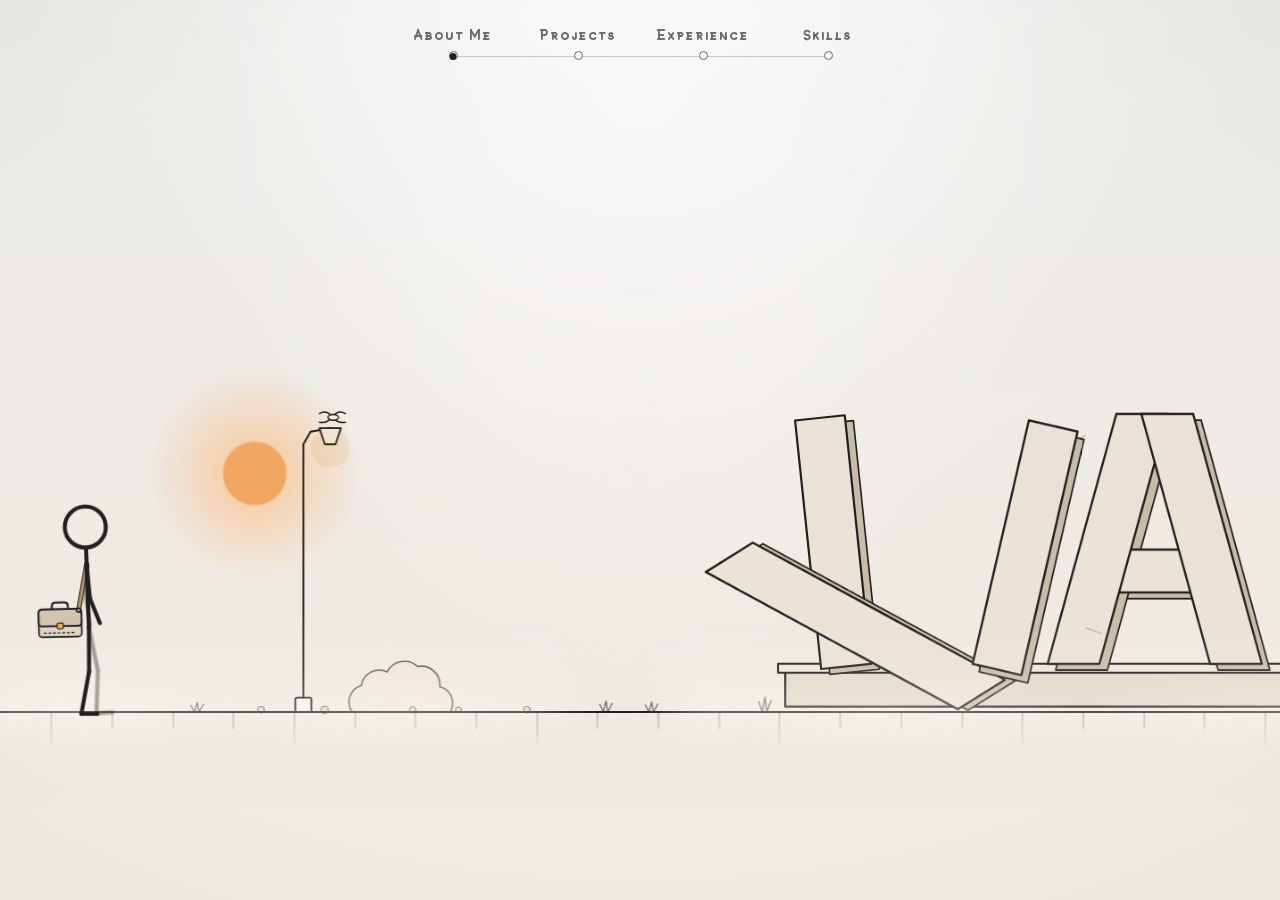
==== index.html @ 7339dda9 "Initial portfolio" ====
<!doctype html>
<html lang="en">
  <head>
    <meta charset="UTF-8" />
    <meta name="viewport" content="width=device-width, initial-scale=1.0" />
    <meta name="theme-color" content="#e4e4e2" />
    <title>Portfolio Map</title>
    <link rel="icon" href="data:image/svg+xml,%3Csvg xmlns='http://www.w3.org/2000/svg' viewBox='0 0 16 16'%3E%3Ccircle cx='8' cy='8' r='6' fill='%2320201f'/%3E%3C/svg%3E" />
    <link rel="stylesheet" href="styles.css" />
    <!-- living: the living world, see HANDOFF-living-world.md. living.js
         must load before script.js. -->
    <link rel="stylesheet" href="living.css" />
    <link rel="stylesheet" href="artifacts.css" />
    <link rel="stylesheet" href="entrance-variants.css" />
    <script src="gaits.js" defer></script>
    <script src="living.js" defer></script>
    <script src="artifacts.js" defer></script>
    <script src="script.js" defer></script>
    <script src="entrance-variants.js" defer></script>
  </head>
  <body>
    <header class="navbar">
      <!-- living: the part of the day to see the world at (living.js) -->
      <div class="time-picker" role="group" aria-label="Time of day">
        <button type="button" data-time="dawn" aria-label="Dawn" aria-pressed="false">
          <svg viewBox="0 0 24 24" width="16" height="16" fill="none" stroke="currentColor" stroke-width="2" stroke-linecap="round" stroke-linejoin="round" aria-hidden="true">
            <path d="M17 18a5 5 0 0 0-10 0M12 2v7M4.22 10.22l1.42 1.42M1 18h2M21 18h2M18.36 11.64l1.42-1.42M23 22H1" />
            <polyline points="8 6 12 2 16 6" />
          </svg>
          <span class="time-picker__label" aria-hidden="true">Dawn</span>
        </button>
        <button type="button" data-time="day" aria-label="Day" aria-pressed="false">
          <svg viewBox="0 0 24 24" width="16" height="16" fill="none" stroke="currentColor" stroke-width="2" stroke-linecap="round" stroke-linejoin="round" aria-hidden="true">
            <circle cx="12" cy="12" r="5" />
            <path d="M12 1v2M12 21v2M4.22 4.22l1.42 1.42M18.36 18.36l1.42 1.42M1 12h2M21 12h2M4.22 19.78l1.42-1.42M18.36 5.64l1.42-1.42" />
          </svg>
          <span class="time-picker__label" aria-hidden="true">Day</span>
        </button>
        <button type="button" data-time="dusk" aria-label="Dusk" aria-pressed="false">
          <svg viewBox="0 0 24 24" width="16" height="16" fill="none" stroke="currentColor" stroke-width="2" stroke-linecap="round" stroke-linejoin="round" aria-hidden="true">
            <path d="M17 18a5 5 0 0 0-10 0M12 9V2M4.22 10.22l1.42 1.42M1 18h2M21 18h2M18.36 11.64l1.42-1.42M23 22H1" />
            <polyline points="16 5 12 9 8 5" />
          </svg>
          <span class="time-picker__label" aria-hidden="true">Dusk</span>
        </button>
        <button type="button" data-time="night" aria-label="Night" aria-pressed="false">
          <svg viewBox="0 0 24 24" width="16" height="16" fill="none" stroke="currentColor" stroke-width="2" stroke-linecap="round" stroke-linejoin="round" aria-hidden="true">
            <path d="M21 12.79A9 9 0 1 1 11.21 3 7 7 0 0 0 21 12.79z" />
          </svg>
          <span class="time-picker__label" aria-hidden="true">Night</span>
        </button>
        <!-- Any hour: shown under the picker on hover or focus. -->
        <div class="time-picker__scrub">
          <input class="time-picker__hour" type="range" min="0" max="24" step="0.25" value="12" aria-label="Hour of the day" />
          <output class="time-picker__clock" aria-hidden="true">now</output>
        </div>
      </div>

      <nav class="poi-nav" aria-label="Portfolio destinations">
        <button type="button" data-poi="about" data-position="4900">About Me</button>
        <button type="button" data-poi="projects" data-position="6000">Projects</button>
        <button type="button" data-poi="experience" data-position="7100">Experience</button>
        <button type="button" data-poi="skills" data-position="9400">Skills</button>
        <span class="poi-nav__runner" aria-hidden="true"></span>
      </nav>

      <div class="navbar__actions">
        <!-- Hidden until he sends it up here in the opening (see the start). -->
        <button class="sound-toggle is-waiting" type="button" aria-label="Toggle audio effects" aria-pressed="false" title="Audio Effects (Click to enable)">
          <svg class="sound-toggle__icon sound-toggle__icon--off" viewBox="0 0 24 24" width="18" height="18" fill="none" stroke="currentColor" stroke-width="2" stroke-linecap="round" stroke-linejoin="round" aria-hidden="true">
            <polygon points="11 5 6 9 2 9 2 15 6 15 11 19 11 5" />
            <line x1="23" y1="9" x2="17" y2="15" />
            <line x1="17" y1="9" x2="23" y2="15" />
          </svg>
          <svg class="sound-toggle__icon sound-toggle__icon--on" viewBox="0 0 24 24" width="18" height="18" fill="none" stroke="currentColor" stroke-width="2" stroke-linecap="round" stroke-linejoin="round" aria-hidden="true" hidden>
            <polygon points="11 5 6 9 2 9 2 15 6 15 11 19 11 5" />
            <path d="M19.07 4.93a10 10 0 0 1 0 14.14M15.54 8.46a5 5 0 0 1 0 7.07" />
          </svg>
          <span class="sound-toggle__label">Sound</span>
        </button>
        <button class="map-button" type="button" hidden>Continue journey</button>
      </div>
    </header>

    <main class="scene" aria-label="Interactive portfolio map">
      <div class="spotlight" aria-hidden="true"></div>
      <!-- living: stars and a moon, out at night, behind everything (living.js) -->
      <div class="sky-stars" aria-hidden="true"></div>
      <!-- living: the sun, behind the world, cut off at the floor line so it
           rises and sets behind it (living.js) -->
      <div class="sky-sun" aria-hidden="true"><i class="sky-sun__disc"></i></div>

      <div class="world" aria-hidden="true">
        <div class="floor"></div>
        <div class="ground"></div>
        <!-- His name as a statue, where the site opens. script.js carves it. -->
        <svg class="name-statue" aria-hidden="true"></svg>
        <svg class="camp-seat" viewBox="0 0 100 44" aria-hidden="true">
          <path class="camp-seat__log" d="M14 2h72v40H14a9 20 0 0 1 0-40Z" />
          <ellipse class="camp-seat__end" cx="86" cy="22" rx="9" ry="20" />
          <ellipse class="camp-seat__ring" cx="86" cy="22" rx="4.5" ry="10.5" />
          <path class="camp-seat__bark" d="M26 12h20M54 30h18M36 24h8M60 12h9" />
          <!-- living: a tally of his s'mores, drawn by living.js -->
          <path class="camp-seat__tally" d="" />
        </svg>

        <div class="campfire" aria-hidden="true">
          <span class="campfire__light"></span>
          <span class="campfire__glow"></span>
          <svg viewBox="0 0 120 130">
            <defs>
              <linearGradient id="flame-outer" x1="0" y1="1" x2="0" y2="0">
                <stop offset="0" stop-color="#d4502a" />
                <stop offset="0.55" stop-color="#ec8733" />
                <stop offset="1" stop-color="#f5b84a" stop-opacity="0.85" />
              </linearGradient>
              <linearGradient id="flame-mid" x1="0" y1="1" x2="0" y2="0">
                <stop offset="0" stop-color="#ef8a34" />
                <stop offset="1" stop-color="#f9cb5c" />
              </linearGradient>
              <linearGradient id="flame-core" x1="0" y1="1" x2="0" y2="0">
                <stop offset="0" stop-color="#fbd77c" />
                <stop offset="1" stop-color="#fff5d8" />
              </linearGradient>
            </defs>
            <path class="campfire__logs campfire__logs--back" d="M36 111 58 64M84 111 62 64" />
            <g class="campfire__flames">
              <path class="flame flame--lick-left" d="M41 108C33 106 31 98 34 91c2-5 5-7 5-14 5 5 8 11 8 18 0 7-2 13-6 13Z" />
              <path class="flame flame--lick-right" d="M81 108c6-2 9-9 7-16-2-5-5-8-5-16-5 6-8 12-8 19 0 7 2 13 6 13Z" />
              <path class="flame flame--outer" d="M60 110c-18 0-26-13-23-26 3-12 12-18 14-34 1-9-1-18-4-28 13 8 24 22 27 36 2 8 2 12 5 6 5 8 7 17 5 26-3 13-12 20-24 20Z" />
              <path class="flame flame--mid" d="M60 108c-12 0-17-9-14-19 3-9 10-14 11-27 7 6 14 15 15 26 1 11-4 20-12 20Z" />
              <path class="flame flame--core" d="M60 106c-7 0-10-5-9-11 1-5 5-8 6-15 5 4 9 9 9 15 0 7-2 11-6 11Z" />
            </g>
            <path class="campfire__logs" d="M20 112 96 124M100 111 26 125" />
            <g class="campfire__log-ends">
              <circle cx="20" cy="112" r="4" />
              <circle cx="100" cy="111" r="4" />
            </g>
            <path class="campfire__stones" d="M-2 129c0-7 4-10 9-10s9 3 9 10ZM13 129c1-5 5-8 10-8 6 0 9 4 9 8ZM88 129c0-5 4-8 9-8s9 3 9 8ZM103 129c1-6 5-9 10-9s8 4 8 9Z" />
          </svg>
          <span class="campfire__ember" style="--x: -6%; --drift: 9px; --d: 2.4s; --delay: -0.2s"></span>
          <span class="campfire__ember" style="--x: 8%; --drift: -12px; --d: 3.1s; --delay: -1.1s"></span>
          <span class="campfire__ember" style="--x: 1%; --drift: 15px; --d: 2.7s; --delay: -1.9s"></span>
          <span class="campfire__ember" style="--x: -11%; --drift: -7px; --d: 3.4s; --delay: -0.6s"></span>
          <span class="campfire__ember" style="--x: 5%; --drift: 6px; --d: 2.2s; --delay: -1.5s"></span>
          <span class="campfire__ember" style="--x: -3%; --drift: -14px; --d: 2.9s; --delay: -2.4s"></span>
          <span class="campfire__ember" style="--x: 12%; --drift: 11px; --d: 3.6s; --delay: -2.9s"></span>
          <span class="campfire__smoke" style="--delay: 0s"></span>
          <span class="campfire__smoke" style="--delay: -1.8s"></span>
          <span class="campfire__smoke" style="--delay: -3.6s"></span>
        </div>

        <!-- The Experience line, drawn by script.js from the same numbers he
             rides it by (or the rooftop tower, with ?experience=tower). -->
        <svg class="experience-course-world" aria-hidden="true"></svg>

        <div class="poi is-active" data-marker="about" style="--poi-x: 4900px">
          <span class="poi__dot"></span>
          <span class="poi__label">About Me</span>
        </div>
        <div class="poi" data-marker="projects" style="--poi-x: 6000px">
          <span class="poi__dot"></span>
          <span class="poi__label">Projects</span>
        </div>
        <div class="poi" data-marker="experience" style="--poi-x: 7100px">
          <span class="poi__dot"></span>
          <span class="poi__label">Experience</span>
        </div>
        <div class="poi" data-marker="skills" style="--poi-x: 9400px">
          <span class="poi__dot"></span>
          <span class="poi__label">Skills</span>
        </div>

      </div>

      <!-- The Projects workbench, built and drawn by script.js through a
           camera that starts side-on and swings round behind his head. While
           it moves, he is drawn here too, from the same pose as the rig. -->
      <svg class="bench-cam" aria-hidden="true" hidden>
        <path class="bench-cam__shadow" />
        <g class="bench-cam__bench"></g>
        <g class="bench-cam__build"></g>
        <path class="bench-cam__sparks" />
        <g class="bench-cam__figure" hidden>
          <g class="bench-cam__legs">
            <path data-part="far-leg" class="is-far" />
            <path data-part="near-leg" />
          </g>
          <linearGradient id="bench-spine-fade" gradientUnits="userSpaceOnUse">
            <stop offset="0" class="bench-cam__ink-stop" />
            <stop offset="0.3" class="bench-cam__ink-stop" />
            <stop offset="1" class="bench-cam__ink-stop" />
          </linearGradient>
          <path data-part="spine" stroke="url(#bench-spine-fade)" />
          <circle data-part="head" class="bench-cam__head" />
          <path data-part="far-upper" class="is-far" />
          <g data-part="far-fore" class="is-far"><path /><circle class="bench-cam__hand" /></g>
          <path data-part="near-upper" />
          <g data-part="near-fore"><path /><circle class="bench-cam__hand" /></g>
        </g>
      </svg>

      <!-- The Skills console, drawn by script.js through a camera like the
           bench's, which ends up behind him looking over his shoulder. -->
      <svg class="bench-cam term-cam" aria-hidden="true" hidden>
        <g class="term-cam__model"></g>
      </svg>

      <svg
        class="figure"
        viewBox="0 0 140 242"
        role="img"
        aria-label="Stick figure walking"
      >
        <defs>
          <linearGradient id="mallow-toasted-grad" x1="0" y1="0" x2="0" y2="1">
            <stop offset="0%" stop-color="#b46e28" />
            <stop offset="25%" stop-color="#d99b4a" />
            <stop offset="50%" stop-color="#f2c884" />
            <stop offset="75%" stop-color="#d99b4a" />
            <stop offset="100%" stop-color="#8a4b16" />
          </linearGradient>
          <linearGradient id="bottle-fluid" x1="0" y1="1" x2="0" y2="0">
            <stop offset="0%" stop-color="#0284c7" stop-opacity="0.9" />
            <stop offset="70%" stop-color="#38bdf8" stop-opacity="0.75" />
            <stop offset="71%" stop-color="transparent" />
            <stop offset="100%" stop-color="transparent" />
          </linearGradient>
        </defs>
        <g class="rig">
          <g class="leg leg--far">
            <g class="leg__thigh">
              <path d="M70 144V194" />
              <g class="leg__shin">
                <path d="M70 194V242" />
                <g class="leg__foot"><path d="M70 242h18" /></g>
              </g>
            </g>
          </g>

          <!-- His laptop bag in the opening, slung from his shoulder, placed by
               script.js. The bag is drawn from the middle of its top, with a
               handle there; its strap, drawn in rig units, is a leather band
               with inked edges, hung from a ring at its front corner. -->
          <g class="bag" hidden>
            <path class="bag__strap" />
            <path class="bag__strap-band" />
            <g class="bag__body">
              <path class="bag__handle" d="M-9 0.5V-3.5Q-9 -7.5 -5 -7.5H5Q9 -7.5 9 -3.5V0.5" />
              <rect class="bag__case" x="-24" y="0" width="48" height="31" rx="4" />
              <path class="bag__seam" d="M-18 26.5H18" />
              <g class="bag__flap">
                <path d="M-24 4Q-24 0 -20 0H20Q24 0 24 4V15Q24 19 20 19H-20Q-24 19 -24 15Z" />
                <rect class="bag__buckle" x="-3.5" y="15.5" width="7" height="6.5" rx="1.5" />
              </g>
              <circle class="bag__ring" cx="21" cy="1.5" r="2.2" />
            </g>
          </g>

          <g class="lean">
            <g class="arm arm--far">
              <g class="arm__upper">
                <path d="M70 74V112" />
                <g class="arm__fore">
                  <path d="M70 112V142" />
                  <circle class="hand" cx="70" cy="142" r="2" />
                  <g class="prop-cracker-far" opacity="0">
                    <rect class="prop-smore__cracker" x="63" y="141" width="14" height="2.6" rx="0.7" />
                    <circle cx="65.5" cy="142.3" r="0.35" class="prop-smore__dot" />
                    <circle cx="68.5" cy="142.3" r="0.35" class="prop-smore__dot" />
                    <circle cx="71.5" cy="142.3" r="0.35" class="prop-smore__dot" />
                    <circle cx="74.5" cy="142.3" r="0.35" class="prop-smore__dot" />
                    <rect class="prop-smore__choc" x="64" y="139" width="12" height="2" rx="0.4" />
                    <line x1="65" y1="139.6" x2="74" y2="139.6" class="prop-smore__choc-shine" />
                  </g>
                </g>
              </g>
            </g>

            <g class="torso">
              <circle cx="70" cy="32" r="23" />
              <path d="M70 55V144" />
              <g class="prop-breath" opacity="0">
                <path class="prop-breath__puff prop-breath__puff--1" d="M91 44 Q96 42 101 44" />
                <path class="prop-breath__puff prop-breath__puff--2" d="M93 47 Q99 45 104 48" />
              </g>

              <!-- Realistic Forehead Perspiration (Skin-Clinging Droplets + Gravity Trickle + Wipe Sheen) -->
              <g id="forehead-sweat-group" opacity="0">
                <g id="sweat-bead-1" opacity="0">
                  <circle cx="84" cy="15" r="1.6" fill="#38bdf8" stroke="#0284c7" stroke-width="0.5" />
                  <circle cx="84.5" cy="14.5" r="0.5" fill="#ffffff" />
                </g>
                <g id="sweat-bead-2" opacity="0">
                  <circle cx="88" cy="19" r="2.0" fill="#38bdf8" stroke="#0284c7" stroke-width="0.6" />
                  <circle cx="88.7" cy="18.3" r="0.6" fill="#ffffff" />
                </g>
                <g id="sweat-bead-3" opacity="0">
                  <circle cx="91" cy="24" r="2.2" fill="#38bdf8" stroke="#0284c7" stroke-width="0.6" />
                  <circle cx="91.8" cy="23.2" r="0.7" fill="#ffffff" />
                </g>
                <g id="sweat-bead-4" opacity="0">
                  <circle cx="93" cy="29" r="2.5" fill="#38bdf8" stroke="#0284c7" stroke-width="0.6" />
                  <circle cx="93.8" cy="28.2" r="0.8" fill="#ffffff" />
                </g>
                <g id="sweat-trickle-drip" opacity="0">
                  <path d="M0 -4.5 C1.8 -2 2.8 0.5 2.8 2.5 C2.8 4.2 1.5 5.5 0 5.5 C-1.5 5.5 -2.8 4.2 -2.8 2.5 C-2.8 0.5 -1.8 -2 0 -4.5 Z" fill="#38bdf8" stroke="#0284c7" stroke-width="0.7" />
                  <circle cx="0.8" cy="1.6" r="0.7" fill="#ffffff" />
                </g>
                <path id="sweat-wipe-sheen" d="M85 16 C90 22 93 28 91 35" stroke="#7dd3fc" stroke-width="2.5" stroke-linecap="round" fill="none" opacity="0" />
              </g>

              <!-- Flying Sweat Droplets Burst on Wrist Flick -->
              <g id="sweat-flick-spray" opacity="0">
                <circle cx="56" cy="26" r="2.2" fill="#38bdf8" stroke="#0284c7" stroke-width="0.5" />
                <circle cx="52" cy="22" r="1.8" fill="#38bdf8" stroke="#0284c7" stroke-width="0.4" />
                <circle cx="48" cy="32" r="1.5" fill="#38bdf8" stroke="#0284c7" stroke-width="0.4" />
                <circle cx="42" cy="24" r="1.3" fill="#0284c7" />
                <circle cx="54" cy="38" r="1.7" fill="#38bdf8" stroke="#0284c7" stroke-width="0.4" />
                <circle cx="38" cy="20" r="1.1" fill="#38bdf8" />
              </g>

              <!-- living: a headband for the ninja run, its tails flapping
                   behind him (living.js, on the run). -->
              <g class="prop-headband" opacity="0">
                <path class="prop-headband__tails" d="M48 26Q39 24 29 25M48 29Q40 31 31 35" />
                <path class="prop-headband__band" d="M48.2 26.2Q70 20.5 91.8 24.8" />
              </g>
            </g>

            <g class="arm arm--near">
              <g class="arm__upper">
                <path d="M70 74V112" />
                <g class="arm__fore">
                  <path d="M70 112V142" />
                  <circle class="hand" cx="70" cy="142" r="2" />
                  
                  <!-- Water Bottle mounted in Near Hand (70, 142) -->
                  <g id="hand-water-bottle" opacity="0" style="transform-origin: 70px 142px;">
                    <rect x="63" y="118" width="14" height="26" rx="3.5" fill="#f0f9ff" stroke="#0284c7" stroke-width="1.4" />
                    <rect id="bottle-liquid" x="64.5" y="122" width="11" height="20" rx="2" fill="url(#bottle-fluid)" />
                    <line x1="64.5" y1="126" x2="68" y2="126" stroke="#0284c7" stroke-width="1" opacity="0.6" />
                    <line x1="64.5" y1="130" x2="68" y2="130" stroke="#0284c7" stroke-width="1" opacity="0.6" />
                    <line x1="64.5" y1="134" x2="68" y2="134" stroke="#0284c7" stroke-width="1" opacity="0.6" />
                    <rect x="67" y="144" width="6" height="5" rx="1" fill="#0369a1" />
                    <circle id="drink-stream" cx="70" cy="151" r="1.5" fill="#38bdf8" opacity="0" />
                  </g>
                  <!-- living: his phone, checked while he waits and buzzing
                       when something breaks (living.js). -->
                  <g class="prop-phone" opacity="0">
                    <rect class="prop-phone__body" x="66.2" y="135" width="7.6" height="13" rx="1.8" />
                    <rect class="prop-phone__screen" x="67.4" y="136.6" width="5.2" height="9" rx="0.7" />
                  </g>
                  <!-- living: a watch, checked on the run, and a mug of coffee
                       carried level on a morning run (living.js, on the run).
                       The mug is turned upright whatever the arm is doing. -->
                  <g class="prop-watch" opacity="0">
                    <rect class="prop-watch__band" x="65.8" y="130.5" width="8.4" height="7" rx="1.6" />
                    <rect class="prop-watch__face" x="67.5" y="131.9" width="5" height="4.2" rx="0.8" />
                  </g>
                  <g class="prop-mug" opacity="0">
                    <g class="prop-mug__steam">
                      <path d="M66.5 124q-2.2 -3 0 -6t0 -6" />
                      <path d="M70.5 123q-2.2 -3 0 -6t0 -6" />
                      <path d="M74.5 124q-2.2 -3 0 -6t0 -6" />
                    </g>
                    <path class="prop-mug__handle" d="M76.6 131.2q5.8 0 5.8 4.6t-5.8 4.6" />
                    <rect class="prop-mug__body" x="63.4" y="127.5" width="13.2" height="15" rx="2.6" />
                    <path class="prop-mug__coffee" d="M65.4 130.6H74.6" />
                  </g>
                  <g class="campfire-props">
                    <g class="prop-stick" opacity="0">
                      <path class="prop-stick__wood" d="M70 138 L70 192" />
                      <g class="prop-stick__mallow-group">
                        <rect class="prop-stick__mallow" x="64.5" y="176" width="11" height="13" rx="4" />
                        <rect class="prop-stick__mallow-toasted" x="64.5" y="176" width="11" height="13" rx="4" opacity="0" />
                      </g>
                    </g>
                    <g class="prop-smore" opacity="0">
                      <!-- Bottom Graham Cracker -->
                      <rect class="prop-smore__cracker prop-smore__cracker--bot" x="63" y="186.5" width="14" height="2.6" rx="0.7" />
                      <circle cx="65.5" cy="187.8" r="0.35" class="prop-smore__dot" />
                      <circle cx="68.5" cy="187.8" r="0.35" class="prop-smore__dot" />
                      <circle cx="71.5" cy="187.8" r="0.35" class="prop-smore__dot" />
                      <circle cx="74.5" cy="187.8" r="0.35" class="prop-smore__dot" />

                      <!-- Melted Chocolate Slab -->
                      <rect class="prop-smore__choc" x="64" y="184.7" width="12" height="2" rx="0.5" />
                      <line x1="65" y1="185.3" x2="74" y2="185.3" class="prop-smore__choc-shine" />

                      <!-- Gooey Melted Toasted Marshmallow -->
                      <path class="prop-smore__mallow" d="M63.6 181.7 C62.2 182.9 62.2 185.3 63.6 186.1 C66.8 186.5 73.2 186.5 76.4 186.1 C77.8 185.3 77.8 182.9 76.4 181.7 C73.2 181.3 66.8 181.3 63.6 181.7 Z" />
                      <path class="prop-smore__mallow-toast" d="M64 182 Q70 182.5 76 182" />
                      <path class="prop-smore__mallow-drip" d="M64.2 185.7 Q63.6 188.1 64.5 188.5 Q65.2 188.1 64.9 185.7 Z" />

                      <!-- Top Graham Cracker -->
                      <rect class="prop-smore__cracker prop-smore__cracker--top" x="63" y="179.5" width="14" height="2.6" rx="0.7" />
                      <circle cx="65.5" cy="180.8" r="0.35" class="prop-smore__dot" />
                      <circle cx="68.5" cy="180.8" r="0.35" class="prop-smore__dot" />
                      <circle cx="71.5" cy="180.8" r="0.35" class="prop-smore__dot" />
                      <circle cx="74.5" cy="180.8" r="0.35" class="prop-smore__dot" />

                      <!-- Scalloped Teeth Bite Mark Cutout -->
                      <path class="prop-smore__bite" d="M72.2 178 C69.8 180.5 70.2 182.7 71.6 184.3 C70.2 185.9 69.8 188.1 72.2 190.7 L79 190.7 L79 178 Z" opacity="0" />
                      <path class="prop-smore__bite-stretch" d="M71.4 183.8 Q70.6 184.3 71.4 184.8" opacity="0" />
                    </g>
                  </g></g>
                </g>
              </g>
            </g>

          <g class="leg leg--near">
            <g class="leg__thigh">
              <path d="M70 144V194" />
              <g class="leg__shin">
                <path d="M70 194V242" />
                <g class="leg__foot"><path d="M70 242h18" /></g>
              </g>
            </g>
          </g>

          <!-- living: what his watch says, over his wrist, and a drop of his
               coffee on its way to the floor (living.js, on the run). -->
          <g class="prop-readout" opacity="0">
            <rect class="prop-readout__tag" x="-27" y="-9.5" width="54" height="17" rx="8.5" />
            <text class="prop-readout__text" x="0" y="3.6" text-anchor="middle">&#9829; 142</text>
          </g>
          <circle class="prop-drip" r="2.6" opacity="0" />

          <!-- The laptop he codes on at the start, placed by script.js, drawn a
               little turned towards you. Its keyboard runs across the deck;
               the lid is drawn in a unit square that script.js maps onto the
               hinge, so it can open and close. -->
          <g class="laptop" hidden>
            <defs>
              <radialGradient id="laptop-halo">
                <stop offset="0" stop-color="#9fdcf0" stop-opacity="0.6" />
                <stop offset="1" stop-color="#9fdcf0" stop-opacity="0" />
              </radialGradient>
            </defs>
            <path class="laptop__edge" d="M-22 0H22V3.5Q22 4.6 20.8 4.6H-20.8Q-22 4.6 -22 3.5Z" />
            <path class="laptop__deck" d="M-22 0H22L40 -14H-4Z" />
            <path class="laptop__keys" d="M-1.3 -2.1L11.3 -11.9M4.7 -2.1L17.3 -11.9M10.7 -2.1L23.3 -11.9M16.7 -2.1L29.3 -11.9" />
            <path class="laptop__pad" d="M-9.7 -4.9H-2.7L2.7 -9.1H-4.3Z" />
            <circle class="laptop__light" cx="-19" cy="2.1" r="0.9" />
            <g class="laptop__lid">
              <path class="laptop__halo" d="M-0.4 -0.2H1.4V1.25H-0.4Z" fill="url(#laptop-halo)" />
              <path class="laptop__back" d="M0 0H1V1H0Z" />
              <g class="laptop__face">
                <path class="laptop__bezel" d="M0 0H1V1H0Z" />
                <path class="laptop__screen" d="M0.08 0.09H0.92V0.92H0.08Z" />
                <path class="laptop__code laptop__code--comment" d="M0.16 0.83H0.66" />
                <path class="laptop__code laptop__code--selector" d="M0.16 0.72H0.8" />
                <path class="laptop__code laptop__code--property" d="M0.26 0.61H0.68" />
                <path class="laptop__code laptop__code--property" d="M0.26 0.5H0.74" />
                <path class="laptop__code laptop__code--property" d="M0.26 0.39H0.7" />
                <path class="laptop__code laptop__code--selector" d="M0.16 0.28H0.24" />
              </g>
            </g>
          </g>
        </g>
      </svg>

      <!-- living: the time of day. Mist along the floor at dawn, under him; a
           wash over the world and him; and on top of it the lights that come
           on at dusk, which move with the world (living.js, living.css). -->
      <div class="sky-mist" aria-hidden="true" hidden><i class="sky-mist__band"></i></div>
      <div class="sky-wash" aria-hidden="true"></div>
      <div class="world-lights" aria-hidden="true"></div>

      <aside class="intro-speech" aria-label="Welcome message">
        <svg class="intro-speech__outline" viewBox="0 0 410 112" preserveAspectRatio="none" aria-hidden="true">
          <path class="intro-speech__paper" d="M23 2H387Q408 2 408 23V89Q408 110 387 110H250L235 128L237 110H23Q2 110 2 89V23Q2 2 23 2Z" />
          <path class="intro-speech__line" pathLength="100" d="M23 2H387Q408 2 408 23V89Q408 110 387 110H250L235 128L237 110H23Q2 110 2 89V23Q2 2 23 2Z" />
        </svg>
        <!-- What he says in the opening is written in here by script.js; this
             is what shows when motion is reduced and there is no opening. -->
        <p>
          <span>Hi, I’m Naeem.</span>
          <span>Welcome to my portfolio!</span>
        </p>
      </aside>

      <!-- The editor he fixes the N in at the start, typed out by script.js. -->
      <div class="intro-editor" aria-hidden="true" hidden>
        <div class="intro-editor__bar"><i></i><i></i><i></i><span>name.css</span><b>✓ applied</b></div>
        <pre class="intro-editor__code"><code></code></pre>
      </div>

      <p class="sr-only" id="travel-status" aria-live="polite">Welcome</p>
      <div class="scene-panels">
        <section class="story-panel about-panel" data-scene-panel="about" data-fold hidden aria-labelledby="about-title">
          <div class="about-paper">
            <div class="about-paper__sheet" aria-hidden="true">
              <span class="about-paper__flap about-paper__flap--middle"></span>
              <span class="about-paper__flap about-paper__flap--bottom"></span>
              <span class="about-paper__flap about-paper__flap--top"></span>
            </div>
            <article class="about-paper__content" data-panel-scroll>
              <header>
                <h1 id="about-title" tabindex="-1">About Me</h1>
                <p class="about-paper__intro">UX designer &amp; web developer crafting user-centered, customizable interfaces.</p>
              </header>
              <section>
                <h2>Background</h2>
                <p>I’ve been deep in web development for the past three years, and that journey is what sparked my love for UI/UX. Building for the web taught me that code is only half the craft—the real magic is how an interface feels to the person using it.</p>
              </section>
              <section>
                <h2>What drives me</h2>
                <p>I enjoy making interfaces that are genuinely nice to look at and a pleasure to use. I’m heavily invested in the user’s experience—obsessing over ergonomics, visual harmony, and giving people customizable control over their spaces.</p>
              </section>
              <section>
                <h2>Beyond the screen</h2>
                <p>Besides being planted at my desk, I enjoy casual outings with friends and recently started my journey toward becoming the best tennis player to grace the Earth.</p>
              </section>
              <section>
                <h2>The next chapter</h2>
                <p>Don’t just take my word for it—explore the journey ahead to check out my featured UI/UX interfaces and web development projects.</p>
              </section>
              <div class="about-paper__signoff">
                <span class="about-paper__sign-rule" aria-hidden="true"></span>
                <p class="about-paper__signature">&mdash; Naeem B.</p>
              </div>
            </article>
          </div>
        </section>

        <section class="story-panel projects-panel" data-scene-panel="projects" data-fold hidden aria-labelledby="projects-title">
          <div class="projects-sheet">
            <header>
              <h1 id="projects-title" tabindex="-1">Projects</h1>
              <p class="projects-sheet__intro">A few things I have built.</p>
            </header>
            <div class="project-list" role="tablist" aria-orientation="vertical" aria-label="Choose a project">
              <button type="button" role="tab" id="project-tab-0" aria-controls="project-detail" aria-selected="true" data-project-tab="0" style="--row: 0"><span class="project-list__number">01</span><span class="project-list__name">Project 01</span></button>
              <button type="button" role="tab" id="project-tab-1" aria-controls="project-detail" aria-selected="false" tabindex="-1" data-project-tab="1" style="--row: 1"><span class="project-list__number">02</span><span class="project-list__name">Project 02</span></button>
              <button type="button" role="tab" id="project-tab-2" aria-controls="project-detail" aria-selected="false" tabindex="-1" data-project-tab="2" style="--row: 2"><span class="project-list__number">03</span><span class="project-list__name">Project 03</span></button>
              <button type="button" role="tab" id="project-tab-3" aria-controls="project-detail" aria-selected="false" tabindex="-1" data-project-tab="3" style="--row: 3"><span class="project-list__number">04</span><span class="project-list__name">Project 04</span></button>
              <button type="button" role="tab" id="project-tab-4" aria-controls="project-detail" aria-selected="false" tabindex="-1" data-project-tab="4" style="--row: 4"><span class="project-list__number">05</span><span class="project-list__name">Project 05</span></button>
            </div>
            <div class="project-detail" id="project-detail" role="tabpanel" aria-labelledby="project-tab-0" aria-live="polite">
              <p class="project-label">01 of 05</p>
              <h2>Project 01</h2>
              <p class="project-description">A focused case study can live here: the problem, the approach, and what the finished work achieved.</p>
              <dl>
                <div><dt>Role</dt><dd>Project role</dd></div>
                <div><dt>Tools</dt><dd>Technology list</dd></div>
              </dl>
              <a href="#" aria-label="View Project 01">View project <span aria-hidden="true">→</span></a>
            </div>
          </div>
        </section>

        <!-- The terminal, laid onto the CRT's glass by script.js. -->
        <section class="story-panel term-panel" data-scene-panel="skills" data-fold hidden aria-labelledby="skills-title">
          <div class="term-screen">
            <!-- living: everything on the glass scrolls in here, so what is
                 typed last, and the prompt, stay on screen (living.js). -->
            <div class="term-scroll">
            <h1 id="skills-title" class="sr-only" tabindex="-1">Skills</h1>
            <p class="term-line term-line--dim" data-boot>NB-OS 2.6 &middot; Naeem Brown</p>
            <p class="term-line term-line--dim" data-boot>UX Designer &amp; Web Developer</p>
            <p class="term-line term-line--list" aria-hidden="true"><span class="term-prompt"><span class="term-user">naeem@infra:</span>~$</span> <span class="term-typed"></span></p>
            <div class="term-list" role="tablist" aria-orientation="vertical" aria-label="Skill groups">
            <button type="button" role="tab" id="skill-tab-0" aria-controls="skill-detail" aria-selected="true" data-skill-tab="0"><span class="term-list__key">[1]</span> Operating Systems &amp; Security</button>
            <button type="button" role="tab" id="skill-tab-1" aria-controls="skill-detail" aria-selected="false" tabindex="-1" data-skill-tab="1"><span class="term-list__key">[2]</span> Networking &amp; Authentication</button>
            <button type="button" role="tab" id="skill-tab-2" aria-controls="skill-detail" aria-selected="false" tabindex="-1" data-skill-tab="2"><span class="term-list__key">[3]</span> Cloud &amp; Monitoring</button>
            <button type="button" role="tab" id="skill-tab-3" aria-controls="skill-detail" aria-selected="false" tabindex="-1" data-skill-tab="3"><span class="term-list__key">[4]</span> Collaboration &amp; Tools</button>
            <button type="button" role="tab" id="skill-tab-4" aria-controls="skill-detail" aria-selected="false" tabindex="-1" data-skill-tab="4"><span class="term-list__key">[5]</span> Programming &amp; Scripting</button>
            </div>
            <p class="term-line term-line--dim term-line--hint" aria-hidden="true">click a group to run it, or type a command (try help)</p>
            <p class="term-line term-line--show" aria-hidden="true"><span class="term-prompt"><span class="term-user">naeem@infra:</span>~$</span> <span class="term-typed"></span><span class="term-cursor"></span></p>
            <div class="term-out" id="skill-detail" role="tabpanel" aria-labelledby="skill-tab-0" aria-live="polite">
              <p class="term-title"></p>
              <p class="term-description"></p>
              <ul class="term-tags" aria-label="Skills in this group"></ul>
            </div>
            <!-- living: what the visitor types, what comes back, and the
                 prompt they type at (living.js, the typed terminal). -->
            <div class="term-print" role="log" aria-live="polite" aria-label="Terminal output"></div>
            <p class="term-line term-line--input">
              <label class="term-prompt" for="term-input"><span class="term-user">guest@infra:</span>~$</label>
              <input class="term-input" id="term-input" type="text" aria-label="Type a terminal command, or help"
                autocomplete="off" autocapitalize="off" autocorrect="off" spellcheck="false" enterkeyhint="go" maxlength="60" />
            </p>
            </div>
          </div>
        </section>

        <!-- The Experience timetable, which opens at the end of the line.
             script.js fills its stops from CAREER. -->
        <section class="story-panel line-panel" data-scene-panel="experience" data-fold hidden aria-labelledby="line-title">
          <div class="line-sheet">
            <header>
              <p class="line-sheet__kicker">Timetable</p>
              <h1 id="line-title" tabindex="-1">Experience</h1>
              <p class="line-sheet__intro">Every stop on the line so far, the latest first.</p>
            </header>
            <ol class="line-stops"></ol>
          </div>
        </section>

        <section class="story-panel experience-panel" data-disabled-scene-panel="experience" hidden aria-labelledby="experience-title">
          <div class="experience-scroll">
            <div class="experience-track">
              <div class="experience-sticky">
                <div class="course scene-illustration" aria-hidden="true">
                  <svg viewBox="0 0 700 760">
                    <path id="career-path" d="M95 665L170 550L285 550Q350 545 405 462L478 370L385 285L510 205L620 110" fill="none" />
                    <path d="M52 690h190M110 570h240M340 480h162M344 304h190M486 126h178" />
                    <path d="M146 666V570M177 666V570M146 596h31M146 622h31M146 648h31" />
                    <path d="M284 550q65 48 121-88" />
                    <path d="M470 370l-54-34 54-34M510 205l56-34" />
                    <g id="experience-climber" transform="translate(95 665)">
                      <circle cy="-28" r="12" />
                      <path d="M0-16V22M0-4l-18 24M0-4l18 22M0 22l-16 28M0 22l18 27" />
                    </g>
                  </svg>
                </div>

                <article class="experience-copy">
                  <h1 id="experience-title" tabindex="-1">Experience</h1>
                  <div class="chapter-buttons" aria-label="Experience checkpoints">
                    <button type="button" data-chapter="0" aria-current="step">Chapter 01</button>
                    <button type="button" data-chapter="1">Chapter 02</button>
                    <button type="button" data-chapter="2">Chapter 03</button>
                    <button type="button" data-chapter="3">Chapter 04</button>
                  </div>
                  <div class="chapter-detail" aria-live="polite">
                    <p>Chapter 01</p>
                    <h2>Role details</h2>
                    <p>This checkpoint will hold the role, responsibilities, impact, and what I learned during this chapter.</p>
                  </div>
                </article>
              </div>
            </div>
          </div>
        </section>
      </div>

      <!-- Him at the console once the camera is round, drawn over the
           terminal since he stands between it and the camera. -->
      <svg class="bench-cam term-figure" aria-hidden="true" hidden>
        <g class="bench-cam__figure">
          <g class="bench-cam__legs">
            <path data-part="far-leg" class="is-far" />
            <path data-part="near-leg" />
          </g>
          <linearGradient id="term-spine-fade" gradientUnits="userSpaceOnUse">
            <stop offset="0" class="bench-cam__ink-stop" />
            <stop offset="0.3" class="bench-cam__ink-stop" />
            <stop offset="1" class="bench-cam__ink-stop" />
          </linearGradient>
          <path data-part="spine" stroke="url(#term-spine-fade)" />
          <circle data-part="head" class="bench-cam__head" />
          <path data-part="far-upper" class="is-far" />
          <g data-part="far-fore" class="is-far"><path /><circle class="bench-cam__hand" /></g>
          <path data-part="near-upper" />
          <g data-part="near-fore"><path /><circle class="bench-cam__hand" /></g>
        </g>
      </svg>
      <!-- Hidden until he throws it down here in the opening. -->
      <div class="sprint-hint is-waiting" aria-hidden="true">
        <span class="hint-group"><kbd data-key="left">A</kbd><kbd data-key="right">D</kbd> Walk</span>
        <span class="hint-sep">·</span>
        <span class="hint-group"><kbd data-key="sprint">SPACE</kbd> Sprint</span>
        <span class="hint-sep">·</span>
        <span class="hint-group"><kbd data-key="jump">W</kbd> Jump</span>
      </div>
    </main>

    <!-- The cursor over the world, an arrow in his ink with its tip at (5, 4).
         script.js moves it, swings it on its tip, and rings it over him. -->
    <div class="ink-cursor" aria-hidden="true">
      <svg viewBox="0 0 32 36">
        <g class="ink-cursor__swing">
          <g class="ink-cursor__ring"><circle cx="5" cy="4" r="9.5" /></g>
          <g class="ink-cursor__arrow">
            <path class="ink-cursor__shape" d="M5 4 5.4 25.5 10.6 20.6 14.6 29.8 18.6 28.1 14.7 19.2 21.8 18.6Z" />
            <path class="ink-cursor__shine" d="M7.6 9.2 7.8 18.4" />
          </g>
          <path class="ink-cursor__burst" d="M2 1-1.5-2.5M5.6 0.2 6-4.6M1 5.2-3.6 5.8" />
        </g>
      </svg>
    </div>
  </body>
</html>
---- styles.css ----
/* Stickline: the stick figure's pen, drawn as a typeface. Built by
   fonts/build_stickline.py. Each face claims a weight range so the browser
   never synthesises a fake bold over the monoline strokes. */
@font-face {
  font-family: "Stickline";
  src: url("fonts/stickline-regular.woff") format("woff");
  font-weight: 100 500;
  font-display: swap;
}

@font-face {
  font-family: "Stickline";
  src: url("fonts/stickline-bold.woff") format("woff");
  font-weight: 600 900;
  font-display: swap;
}

:root {
  color-scheme: light;
  --background: #f0eee9;
  --ink: #20201f;
  --muted-ink: #6e6b65;
  --paper: #f7f5f0;
  --amber: #d8892f;
  --font-display: "Stickline", "Arial Rounded MT Bold", Arial, sans-serif;
  --nav-h: 78px;
  --floor-level: 79%;

  /* The SVG viewBox is 242 units tall, so one unit === var(--fig-h) / 242.
     Every distance below is derived from that so the scene stays in step at
     any size. */
  --fig-h: clamp(150px, 24vh, 230px);

  /* Ground marks sit one walking stride apart, so they pass underfoot in
     time with his steps. The gaits themselves are driven from script.js. */
  --stride: calc(var(--fig-h) * 0.281);
}

* {
  box-sizing: border-box;
}

html,
body {
  width: 100%;
  min-width: 320px;
  height: 100%;
  margin: 0;
  overflow: hidden;
}

[hidden] {
  display: none !important;
}

body {
  background: var(--background);
  font-family: Arial, Helvetica, sans-serif;
}

/* An ink arrow stands in for the pointer on mouse/trackpad devices.
   Over UI controls, the native cursor is always visible and responsive.
   Over the world canvas, the arrow tracks with zero latency. */
@media (pointer: fine) {
  html.has-ink-cursor .scene {
    cursor: none;
  }

  /* Native responsive pointer on all interactive controls */
  html.has-ink-cursor button,
  html.has-ink-cursor a,
  html.has-ink-cursor input,
  html.has-ink-cursor select,
  html.has-ink-cursor textarea,
  html.has-ink-cursor [role="button"],
  html.has-ink-cursor [role="tab"],
  html.has-ink-cursor .navbar,
  html.has-ink-cursor .navbar *,
  html.has-ink-cursor .about-paper,
  html.has-ink-cursor .about-paper *,
  html.has-ink-cursor .sprint-hint,
  html.has-ink-cursor .sprint-hint * {
    cursor: pointer !important;
  }

  /* The Projects and Experience sheets are read, not clicked, save for their
     buttons, which keep the pointer above. */
  html.has-ink-cursor .projects-sheet,
  html.has-ink-cursor .line-sheet {
    cursor: default;
  }

  /* Hide the arrow over UI actions so it never obscures clickable targets */
  html.has-ink-cursor .ink-cursor.is-over-action {
    opacity: 0 !important;
    pointer-events: none !important;
  }
}

/* Every part of it turns about the arrow's tip, (5, 4) in its viewBox. */
.ink-cursor {
  position: fixed;
  z-index: 2147483647;
  top: 0;
  left: 0;
  width: 32px;
  height: 36px;
  opacity: 0;
  pointer-events: none;
  transition: opacity 100ms ease;
  will-change: transform;
}

.ink-cursor.is-visible {
  opacity: 1;
}

.ink-cursor svg {
  display: block;
  width: 100%;
  height: 100%;
  overflow: visible;
  filter: drop-shadow(2px 2.5px 0 rgba(32, 32, 31, 0.14));
}

.ink-cursor__swing,
.ink-cursor__arrow,
.ink-cursor__ring,
.ink-cursor__ring circle,
.ink-cursor__burst {
  transform-box: view-box;
  transform-origin: 5px 4px;
}

.ink-cursor__arrow {
  transition: transform 110ms cubic-bezier(0.3, 1.4, 0.5, 1);
}

.ink-cursor__shape {
  fill: var(--paper);
  stroke: var(--ink);
  stroke-width: 2.1;
  stroke-linejoin: round;
  transition: fill 140ms ease, stroke 140ms ease;
}

/* A faint stroke down its face, which turns to paper when it inks in. */
.ink-cursor__shine {
  fill: none;
  stroke: var(--ink);
  stroke-width: 1.2;
  stroke-linecap: round;
  opacity: 0.18;
  transition: stroke 140ms ease, opacity 140ms ease;
}

/* Over him: it inks in, edged in paper so it stands off his own ink, and
   an amber ring turns round its tip. */
.ink-cursor__ring {
  opacity: 0;
  transform: scale(0.3);
  transition: opacity 140ms ease, transform 240ms cubic-bezier(0.3, 1.6, 0.5, 1);
}

.ink-cursor__ring circle {
  fill: none;
  stroke: var(--amber);
  stroke-width: 1.8;
  stroke-dasharray: 3.4 3.1;
  stroke-linecap: round;
}

.ink-cursor.is-on-figure .ink-cursor__ring {
  opacity: 1;
  transform: none;
}

.ink-cursor.is-on-figure .ink-cursor__ring circle {
  animation: cursor-ring 4s linear infinite;
}

.ink-cursor.is-on-figure .ink-cursor__shape {
  fill: var(--ink);
  stroke: var(--paper);
}

.ink-cursor.is-on-figure .ink-cursor__shine {
  stroke: var(--paper);
  opacity: 0.5;
}

/* A jab as it pokes him, a squash when pressed, and a burst of ink on
   impact. */
.ink-cursor.is-poking .ink-cursor__arrow {
  transform: translate(-2px, -2px) scale(0.94);
}

.ink-cursor.is-pressing .ink-cursor__arrow {
  transform: scale(0.84);
}

.ink-cursor__burst {
  fill: none;
  stroke: var(--ink);
  stroke-width: 1.8;
  stroke-linecap: round;
  opacity: 0;
}

.ink-cursor.is-swatted .ink-cursor__burst {
  animation: cursor-burst 300ms ease-out both;
}

.ink-cursor.is-swatted .ink-cursor__arrow {
  animation: cursor-recoil 280ms ease-out;
}

@keyframes cursor-ring {
  to { transform: rotate(360deg); }
}

@keyframes cursor-recoil {
  0% { transform: scale(0.9) rotate(-14deg); }
  40% { transform: scale(1.08) rotate(9deg); }
  100% { transform: none; }
}

@keyframes cursor-burst {
  0% { opacity: 0; transform: scale(0.5); }
  28% { opacity: 0.85; }
  100% { opacity: 0; transform: scale(1.5); }
}

@media (pointer: coarse) {
  .ink-cursor {
    display: none;
  }
}

@media (prefers-reduced-motion: reduce) {
  .ink-cursor,
  .ink-cursor__arrow,
  .ink-cursor__ring,
  .ink-cursor__ring circle,
  .ink-cursor__burst {
    transition: none;
    animation: none !important;
  }
}

button {
  font: inherit;
}

.scene {
  /* First-paint position only; script.js drives the camera from there. */
  --camera-x: calc(50vw - 400px);
  position: relative;
  isolation: isolate;
  width: 100%;
  height: 100svh;
  min-height: 420px;
  overflow: hidden;
  background:
    radial-gradient(
      ellipse 62% 92% at 50% -4%,
      rgba(255, 255, 255, 0.95) 0%,
      rgba(255, 255, 255, 0.6) 28%,
      rgba(255, 255, 255, 0.12) 61%,
      transparent 79%
    ),
    radial-gradient(
      ellipse 120% 100% at 50% 48%,
      transparent 48%,
      rgba(67, 67, 65, 0.08) 100%
    ),
    var(--background);
}

.spotlight {
  position: absolute;
  z-index: -1;
  top: -16%;
  left: 50%;
  width: min(78vw, 1020px);
  height: 102%;
  transform: translateX(-50%);
  background: radial-gradient(
    ellipse at 50% 22%,
    rgba(255, 255, 255, 0.38),
    transparent 68%
  );
  filter: blur(20px);
}

/* ---------------------------------------------------------------- navbar */

/* No bar: the destinations float over the scene, the sound button off to
   the right. Only what is in it takes the pointer, so the space between is
   still the scene's. */
.navbar {
  position: fixed;
  z-index: 20;
  top: 0;
  right: 0;
  left: 0;
  display: grid;
  grid-template-columns: 1fr auto 1fr;
  align-items: center;
  height: var(--nav-h);
  padding: 0 clamp(18px, 3vw, 40px);
  pointer-events: none;
}

.navbar > * {
  pointer-events: auto;
}

.poi-nav {
  grid-column: 2;
}

.navbar__actions {
  grid-column: 3;
}

/* Destinations sit in equal columns, so the route line below them can put
   a stop under each one and the runner can travel between them. */
.poi-nav {
  --count: 4;
  position: relative;
  display: grid;
  grid-template-columns: repeat(var(--count), minmax(0, 1fr));
  justify-self: center;
  padding-bottom: 14px;
}

.poi-nav::before {
  position: absolute;
  right: calc(50% / var(--count));
  bottom: 6px;
  left: calc(50% / var(--count));
  height: 1px;
  background: rgba(32, 32, 31, 0.22);
  content: "";
}

.poi-nav button {
  position: relative;
  padding: 12px 16px 6px;
  border: 0;
  color: var(--muted-ink);
  background: transparent;
  font-family: var(--font-display);
  font-size: 15px;
  font-weight: 700;
  letter-spacing: 0.06em;
  line-height: 1;
  white-space: nowrap;
  cursor: pointer;
  transition: color 180ms ease;
}

.poi-nav button::after {
  position: absolute;
  bottom: -11px;
  left: 50%;
  width: 7px;
  height: 7px;
  margin-left: -3.5px;
  border: 1.5px solid currentColor;
  border-radius: 50%;
  background: var(--paper);
  content: "";
}

.poi-nav button:hover,
.poi-nav button:focus-visible,
.poi-nav button[aria-current="location"] {
  color: var(--ink);
}

.poi-nav button[aria-current="location"]::after {
  background: currentColor;
}

.poi-nav button:focus-visible {
  outline: 2px solid var(--ink);
  outline-offset: -2px;
  border-radius: 4px;
}

/* Where he is right now, placed along the route by script.js. */
.poi-nav__runner {
  position: absolute;
  bottom: 3px;
  left: 0;
  width: 7px;
  height: 7px;
  margin-left: -3.5px;
  border-radius: 999px;
  background: var(--ink);
  pointer-events: none;
}

.navbar__actions {
  display: flex;
  align-items: center;
  gap: 10px;
  justify-self: end;
}

.sound-toggle {
  position: relative;
  display: inline-flex;
  align-items: center;
  gap: 6px;
  padding: 7px 13px;
  border: 1.5px solid rgba(32, 32, 31, 0.22);
  border-radius: 999px;
  background: rgba(255, 255, 255, 0.65);
  color: var(--ink);
  font-family: inherit;
  font-size: 11px;
  font-weight: 700;
  letter-spacing: 0.06em;
  text-transform: uppercase;
  cursor: pointer;
  transition: all 0.15s ease;
}

.sound-toggle:hover {
  background: rgba(255, 255, 255, 0.95);
  border-color: rgba(32, 32, 31, 0.45);
  transform: translateY(-1px);
}

.sound-toggle.is-active {
  background: var(--ink);
  color: #fff;
  border-color: var(--ink);
}

.sound-toggle.is-active svg {
  stroke: #fff;
}

/* The sound button and the controls wait, unseen but laid out so script.js
   can aim at them, until he sends them to their places in the opening. They
   land with a squash. */
.sound-toggle.is-waiting,
.sprint-hint.is-waiting {
  visibility: hidden;
}

.sound-toggle.is-landing,
.sprint-hint.is-landing {
  transform-origin: 50% 100%;
  animation: tool-land 460ms cubic-bezier(0.2, 0.9, 0.3, 1.2);
}

@keyframes tool-land {
  0% { transform: scale(1.14, 0.8); }
  45% { transform: scale(0.95, 1.06); }
  100% { transform: none; }
}

/* The sound button lands with a ring going out from it. */
.sound-toggle.is-landing::after {
  position: absolute;
  inset: -1.5px;
  border: 2px solid var(--ink);
  border-radius: inherit;
  content: "";
  pointer-events: none;
  animation: tool-ring 440ms ease-out forwards;
}

@keyframes tool-ring {
  from { opacity: 0.5; transform: scale(1); }
  to { opacity: 0; transform: scale(1.3, 1.8); }
}

/* A soft shadow on the floor where the controls are about to land. */
.tool-shadow {
  position: fixed;
  z-index: 89;
  height: 16px;
  border-radius: 50%;
  background: radial-gradient(closest-side, rgba(32, 32, 31, 0.24), transparent);
  opacity: 0;
  pointer-events: none;
}

/* The copies of them he sends there, flown by script.js from the page's top
   left corner. */
.sound-toggle.intro-flyer,
.sprint-hint.intro-flyer {
  position: fixed;
  z-index: 40;
  top: 0;
  right: auto;
  bottom: auto;
  left: 0;
  margin: 0;
  opacity: 1;
  pointer-events: none;
  transform-origin: 50% 50%;
  transition: none;
  will-change: transform;
}

/* The controls while he has them: solid, and outlined in his ink, which
   script.js keeps as wide on screen as his line however small they are. */
.sprint-hint.intro-capsule {
  border-style: solid;
  border-color: rgba(32, 32, 31, 0.8);
  background: #fbf9f4;
}

/* The faint copies that trail them through the air. */
.intro-flyer.intro-flyer--ghost {
  z-index: 39;
  box-shadow: none;
  -webkit-backdrop-filter: none;
  backdrop-filter: none;
}

.map-button {
  padding: 9px 16px;
  border: 1.5px solid var(--ink);
  border-radius: 999px;
  color: var(--ink);
  background: transparent;
  font-family: var(--font-display);
  font-size: 13px;
  font-weight: 700;
  letter-spacing: 0.06em;
  line-height: 1;
  white-space: nowrap;
  cursor: pointer;
  transition: color 180ms ease, background-color 180ms ease;
}

.map-button::after {
  margin-left: 8px;
  content: "\2192" / "";
}

.map-button[hidden] {
  display: none;
}

.map-button:hover,
.map-button:focus-visible {
  color: var(--paper);
  background: var(--ink);
}

.map-button:focus-visible {
  outline: 2px solid var(--ink);
  outline-offset: 3px;
}

/* The camera holds on the figure, so the world is what travels. */
.world {
  position: absolute;
  z-index: 1;
  top: var(--floor-level);
  left: 0;
  width: 10400px;
  height: 96px;
  transform: translate3d(var(--camera-x), 0, 0);
  will-change: transform;
}

/* One mark per stride with a longer one every fourth. It lives inside the
   world, so the camera moves it exactly as far as he travels. */
.ground {
  position: absolute;
  top: 2px;
  left: 0;
  width: 100%;
  height: clamp(24px, 4vh, 48px);
  background-image:
    repeating-linear-gradient(
      to right,
      var(--ink) 0 2px,
      transparent 2px calc(var(--stride) * 4)
    ),
    repeating-linear-gradient(
      to right,
      var(--ink) 0 2px,
      transparent 2px var(--stride)
    );
  background-repeat: repeat-x;
  background-size:
    auto 100%,
    auto 45%;
  opacity: var(--project-ground-opacity, 0.22);
  -webkit-mask-image: linear-gradient(to bottom, #000, transparent);
  mask-image: linear-gradient(to bottom, #000, transparent);
}

.floor {
  position: absolute;
  top: 0;
  left: 0;
  width: 100%;
  height: 2px;
  background: var(--ink);
  opacity: var(--project-world-opacity, 1);
}

/* ---------------------------------------------------------------- campfire */

/* The camp sits at the About stop (--camp-x, set by script.js): a log seat
   where he stands, and the fire FIRE_GAP body heights to its right. Both
   scale with the figure so he always fits the seat. */
.world {
  --camp-x: 4900px;
}

.camp-seat {
  position: absolute;
  z-index: 2;
  top: 1px;
  left: calc(var(--camp-x) - var(--fig-h) * 0.165);
  width: calc(var(--fig-h) * 0.42);
  height: calc(var(--fig-h) * 0.19);
  overflow: visible;
  transform: translate(-50%, -100%);
  opacity: var(--project-world-opacity, 1);
  fill: var(--paper);
  stroke: var(--ink);
  stroke-linecap: round;
  stroke-linejoin: round;
}

.camp-seat__log,
.camp-seat__end {
  stroke-width: 2.6;
}

.camp-seat__ring,
.camp-seat__bark {
  fill: none;
  stroke: rgba(32, 32, 31, 0.5);
  stroke-width: 1.6;
}

.campfire {
  position: absolute;
  z-index: 2;
  top: 2px;
  left: calc(var(--camp-x) + var(--fig-h) * 0.72);
  width: calc(var(--fig-h) * 0.62);
  aspect-ratio: 120 / 130;
  transform: translate(-50%, -100%);
  pointer-events: none;
  opacity: var(--project-world-opacity, 1);
}

/* Warm light thrown on everything nearby, him included. */
.campfire__light {
  position: absolute;
  bottom: -40%;
  left: 50%;
  width: 520%;
  height: 330%;
  background: radial-gradient(
    ellipse 50% 50% at 50% 62%,
    rgba(245, 158, 72, 0.2),
    rgba(245, 158, 72, 0.07) 42%,
    transparent 70%
  );
  transform: translateX(-50%);
  animation: fire-light 2.6s ease-in-out infinite alternate;
}

.campfire__glow {
  position: absolute;
  bottom: -2%;
  left: 50%;
  width: 115%;
  height: 70%;
  border-radius: 50%;
  background: radial-gradient(closest-side, rgba(250, 180, 80, 0.55), rgba(232, 110, 40, 0.18) 60%, transparent);
  filter: blur(6px);
  transform: translateX(-50%);
  animation: fire-glow 1.3s ease-in-out infinite alternate;
}

.campfire svg {
  position: absolute;
  z-index: 1;
  inset: 0;
  width: 100%;
  height: 100%;
  overflow: visible;
  stroke-linecap: round;
  stroke-linejoin: round;
}

.campfire__logs {
  fill: none;
  stroke: var(--ink);
  stroke-width: 6;
}

.campfire__logs--back {
  stroke: #3a332c;
  stroke-width: 5;
}

.campfire__log-ends circle,
.campfire__stones {
  fill: var(--paper);
  stroke: var(--ink);
  stroke-width: 2.2;
}

/* Each tongue flickers on its own clock, pinned at its base. */
.flame {
  transform-box: fill-box;
  transform-origin: 50% 100%;
}

.flame--outer,
.flame--lick-left,
.flame--lick-right {
  fill: url(#flame-outer);
  stroke: rgba(176, 66, 26, 0.55);
  stroke-width: 1.4;
}

.flame--mid {
  fill: url(#flame-mid);
}

.flame--core {
  fill: url(#flame-core);
}

.flame--outer {
  animation: flame-tall 1.25s ease-in-out infinite alternate;
}

.flame--mid {
  animation: flame-tall 0.86s ease-in-out -0.4s infinite alternate-reverse;
}

.flame--core {
  animation: flame-core 0.55s ease-in-out infinite alternate;
}

.flame--lick-left {
  animation: flame-lick 1.05s ease-in-out -0.3s infinite alternate;
}

.flame--lick-right {
  animation: flame-lick 0.92s ease-in-out -0.7s infinite alternate-reverse;
}

.campfire__flames {
  transform-box: fill-box;
  transform-origin: 50% 100%;
  animation: flame-sway 2.4s ease-in-out infinite alternate;
}

.campfire__ember {
  position: absolute;
  z-index: 2;
  bottom: 22%;
  left: calc(50% + var(--x));
  width: 3px;
  height: 3px;
  border-radius: 50%;
  background: #f7a23b;
  box-shadow: 0 0 5px 1px rgba(247, 162, 59, 0.75);
  opacity: 0;
  animation: ember-rise var(--d) linear var(--delay) infinite;
}

.campfire__smoke {
  position: absolute;
  bottom: 70%;
  left: 50%;
  width: 14%;
  aspect-ratio: 1;
  margin-left: -7%;
  border-radius: 50%;
  background: rgba(90, 84, 76, 0.07);
  filter: blur(5px);
  opacity: 0;
  animation: smoke-rise 5.4s ease-out var(--delay) infinite;
}

/* The Projects workbench and, while the camera moves, the figure too, drawn
   in scene pixels by script.js. Stroke widths are set there as well, so the
   lines can thicken as the camera closes in. */
.bench-cam {
  position: absolute;
  z-index: 2;
  top: 0;
  left: 0;
  width: 100%;
  height: 100%;
  overflow: visible;
  fill: none;
  stroke: var(--ink);
  stroke-linecap: round;
  stroke-linejoin: round;
  pointer-events: none;
}

.bench-cam__shadow {
  fill: var(--ink);
  stroke: none;
}

/* Bench parts are filled, so nearer ones hide what is behind them. --zoom
   thickens the lines as the camera closes in. */
.bench-cam__body {
  fill: var(--paper);
  stroke-width: calc(2px * var(--zoom, 1));
}

.bench-cam__body--paper {
  fill: #fcfbf8;
  stroke-width: calc(1.2px * var(--zoom, 1));
}

.bench-cam__body--leaf {
  fill: #eef0e6;
  stroke-width: calc(1.3px * var(--zoom, 1));
}

.bench-cam__body--light {
  fill: var(--amber);
  stroke: none;
  opacity: 0.13;
}

.bench-cam__lines {
  stroke: var(--muted-ink);
  stroke-width: calc(1.2px * var(--zoom, 1));
}

.bench-cam__lines--ink {
  stroke: var(--ink);
  stroke-width: calc(2.2px * var(--zoom, 1));
}

.bench-cam__head {
  fill: var(--paper);
}
/* What he builds on the bench for each project, part by part. */
.bench-cam__part {
  stroke: var(--ink);
  stroke-width: calc(1.6px * var(--zoom, 1));
}

.bench-cam__part--ink { fill: #4a4744; }
.bench-cam__part--teal { fill: #7fbfc9; }
.bench-cam__part--amber { fill: #e3a05a; }
.bench-cam__part--paper { fill: #f7f5f0; }
.bench-cam__part--glass { fill: #bfe3f2; }
.bench-cam__part--red { fill: #d9674b; }

.bench-cam__part-lines {
  fill: none;
  stroke: var(--ink);
  stroke-width: calc(1.4px * var(--zoom, 1));
}

.bench-cam__body--mat {
  fill: #cfdfd2;
}

.bench-cam__lines--mat {
  stroke: #9fb8a5;
  stroke-width: calc(1px * var(--zoom, 1));
}

.bench-cam__body--bin {
  fill: #6b645a;
}

.bench-cam__lines--tray {
  stroke: #e9e3d8;
  stroke-width: calc(1.4px * var(--zoom, 1));
}

.bench-cam__sparks {
  fill: none;
  stroke: var(--amber);
  stroke-width: calc(2px * var(--zoom, 1));
  stroke-linecap: round;
}

/* His far limbs start as dim as the rig's and come up to full strength as
   the camera gets round behind him, where neither side is the far one. */
.bench-cam .is-far {
  opacity: calc(0.38 + 0.62 * var(--behind, 0));
}

/* Near the end of the move his legs point almost straight at the camera and
   would only show as stubs at the bottom edge, so they fade out of shot. */
.bench-cam__legs {
  opacity: var(--legs, 1);
}

.bench-cam__ink-stop {
  stop-color: var(--ink);
}

.bench-cam__hand {
  fill: var(--ink);
  stroke: none;
}

.hand {
  fill: var(--ink);
  stroke: none;
  opacity: 0;
  transition: opacity 220ms ease;
}

.scene[data-gait="inspecting"] .hand,
.scene[data-gait="sitting"] .hand,
.scene[data-gait="climbing"] .hand,
.scene[data-gait="rope-climbing"] .hand,
.scene[data-gait="pumping"] .hand,
.scene[data-gait="coding"] .hand {
  opacity: 1;
}

/* -------------------------------------------------- campfire emotes & props */

.campfire,
.camp-seat {
  cursor: pointer;
}

.scene[data-gait="sitting"] .figure {
  cursor: pointer;
}

.prop-stick,
.prop-smore,
.prop-cracker-far,
.prop-breath,
.prop-stick__mallow-toasted,
.prop-smore__bite,
.prop-smore__bite-stretch {
  transition: opacity 180ms ease;
}

.prop-stick__wood {
  stroke: #724c28;
  stroke-width: 2.2;
  fill: none;
  stroke-linecap: round;
}

.prop-stick__mallow {
  fill: #fffdf6;
  stroke: #7d6b56;
  stroke-width: 1.2;
}

.prop-stick__mallow-toasted {
  fill: url(#mallow-toasted-grad);
  stroke: #4e2908;
  stroke-width: 1.2;
}

.prop-smore__cracker,
.prop-cracker-far .prop-smore__cracker {
  fill: #dca158;
  stroke: #784415;
  stroke-width: 0.8;
}

.prop-smore__dot,
.prop-cracker-far .prop-smore__dot {
  fill: #9e5c20;
  stroke: none;
}

.prop-smore__choc,
.prop-cracker-far .prop-smore__choc {
  fill: #2e1305;
  stroke: none;
}

.prop-smore__choc-shine,
.prop-cracker-far .prop-smore__choc-shine {
  stroke: #4a220c;
  stroke-width: 0.5;
  stroke-linecap: round;
}

.prop-smore__mallow {
  fill: #fff8eb;
  stroke: #b0651e;
  stroke-width: 0.8;
}

.prop-smore__mallow-toast {
  fill: none;
  stroke: #b0651e;
  stroke-width: 0.8;
  stroke-linecap: round;
}

.prop-smore__mallow-drip {
  fill: #fff8eb;
  stroke: #b0651e;
  stroke-width: 0.5;
}

.prop-smore__bite {
  fill: var(--paper);
  stroke: none;
}

.prop-smore__bite-stretch {
  fill: none;
  stroke: #e6c898;
  stroke-width: 0.7;
}

.prop-breath__puff {
  stroke: rgba(220, 210, 195, 0.7);
  stroke-width: 1.2;
  fill: none;
  stroke-linecap: round;
}

/* Running in-stride flares: hydration & sweat wipe */
#hand-water-bottle {
  transform-box: view-box;
  transform-origin: 70px 142px;
}
#hand-water-bottle rect {
  stroke: #0284c7;
  stroke-width: 1.4;
}
#hand-water-bottle line {
  stroke: #0284c7;
  stroke-width: 1;
}
#bottle-liquid {
  stroke: none;
}
#forehead-sweat-group circle,
#sweat-flick-spray circle {
  stroke-width: 0.5;
}
#sweat-trickle-drip path {
  stroke-width: 0.7;
}
#sweat-wipe-sheen {
  stroke-width: 2.5;
  fill: none;
}

.world-smore {
  position: absolute;
  z-index: 2;
  top: 1px;
  left: 0;
  width: 22px;
  height: 14px;
  pointer-events: none;
  opacity: var(--project-world-opacity, 1);
  transform: translate(-50%, -100%);
  will-change: transform, left;
}

@keyframes flame-tall {
  0% { transform: scale(1, 0.93) skewX(-3deg); }
  50% { transform: scale(0.96, 1.04) skewX(1deg); }
  100% { transform: scale(1.03, 1.08) skewX(3deg); }
}

@keyframes flame-core {
  from { transform: scale(0.94, 0.9); }
  to { transform: scale(1.05, 1.12); }
}

@keyframes flame-lick {
  0% { transform: scale(0.85, 0.7) skewX(4deg); }
  60% { transform: scale(1, 1.08) skewX(-2deg); }
  100% { transform: scale(0.95, 0.9) skewX(-5deg); }
}

@keyframes flame-sway {
  from { transform: skewX(-2deg); }
  to { transform: skewX(2.5deg); }
}

@keyframes fire-glow {
  0% { opacity: 0.75; transform: translateX(-50%) scale(0.94); }
  40% { opacity: 1; }
  100% { opacity: 0.85; transform: translateX(-50%) scale(1.08); }
}

@keyframes fire-light {
  0% { opacity: 0.8; }
  35% { opacity: 1; }
  60% { opacity: 0.88; }
  100% { opacity: 1; }
}

@keyframes ember-rise {
  0% { opacity: 0; transform: translate(0, 0) scale(1); }
  12% { opacity: 1; }
  55% { transform: translate(var(--drift), calc(var(--fig-h) * -0.5)) scale(0.8); }
  100% { opacity: 0; transform: translate(calc(var(--drift) * -0.5), calc(var(--fig-h) * -0.95)) scale(0.3); }
}

@keyframes smoke-rise {
  0% { opacity: 0; transform: translate(0, 0) scale(0.6); }
  25% { opacity: 1; }
  100% { opacity: 0; transform: translate(14px, calc(var(--fig-h) * -0.7)) scale(2.2); }
}

/* Experience is physical scenery in the shared world. The viewBox uses the
   same 242-unit body scale as the figure, so the rig meets every rung and
   platform instead of floating over an illustration. */
/* His name as a stone statue where the site opens. script.js carves the
   letters and sets its box, so a viewBox unit is a figure unit. The N
   starts knocked out of shape and glitching, until he fixes it. */
.name-statue {
  position: absolute;
  z-index: 2;
  top: 1px;
  overflow: visible;
  transform: translateY(-100%);
  fill: none;
  stroke: var(--ink);
  stroke-linejoin: round;
  pointer-events: none;
}

.name-statue * {
  vector-effect: non-scaling-stroke;
}

.statue__front {
  fill: #ebe6dc;
  stroke-width: 2.2;
}

.statue__side {
  fill: #c9bfae;
  stroke-width: 1.6;
}

.statue__plinth {
  fill: #e2dccf;
  stroke-width: 2.2;
}

.statue__ledge {
  fill: #efeae0;
  stroke-width: 2;
}

.statue__chisel {
  stroke: var(--muted-ink);
  stroke-width: 1;
  opacity: 0.5;
}

.statue__engraving {
  fill: var(--muted-ink);
  stroke: none;
  font-family: var(--font-display);
  font-size: 17px;
  font-synthesis: none;
  font-weight: 700;
  letter-spacing: 0.3em;
}

.statue__glitch {
  animation: statue-glitch 1.7s steps(1) infinite;
}

@keyframes statue-glitch {
  0%, 86%, 100% { transform: none; }
  88% { transform: translate(-6px, 0); }
  91% { transform: translate(5px, -2px); }
  94% { transform: translate(-2px, 2px); }
}

.statue__sparks {
  stroke: var(--amber);
  stroke-width: 3;
  stroke-linecap: round;
  opacity: 0;
}

.statue__letter.is-fixed .statue__front {
  animation: statue-glow 1.6s ease-out both;
}

.statue__letter.is-fixed .statue__sparks {
  animation: statue-sparks 900ms ease-out both;
}

@keyframes statue-glow {
  0% { fill: #fbe3bd; stroke: var(--amber); filter: drop-shadow(0 0 12px rgba(216, 137, 47, 0.85)); }
  100% { fill: #ebe6dc; stroke: var(--ink); filter: none; }
}

@keyframes statue-sparks {
  0% { opacity: 0; transform: scale(0.7); }
  30% { opacity: 1; }
  100% { opacity: 0; transform: scale(1.25); }
}

.statue__sparks {
  transform-box: fill-box;
  transform-origin: center;
}

/* The laptop he codes on at the start: a pale aluminium body, and open, a
   dark screen with the fix's lines on it and a soft glow. */
.figure .laptop path,
.figure .laptop circle {
  stroke-width: 1.6;
}

.laptop__edge {
  fill: #c9c2b6;
}

.laptop__deck,
.laptop__back {
  fill: #e4dfd6;
}

.figure .laptop .laptop__keys {
  stroke: #8d867b;
  stroke-width: 2.4;
  stroke-dasharray: 1.6 1.2;
}

.figure .laptop .laptop__pad {
  fill: #d6d0c6;
  stroke: #8d867b;
  stroke-width: 1;
}

.figure .laptop .laptop__light {
  fill: var(--amber);
  stroke: none;
}

.figure .laptop .laptop__halo {
  stroke: none;
}

.laptop__bezel {
  fill: #2b3036;
}

.figure .laptop .laptop__screen {
  fill: #17222b;
  stroke: none;
}

.figure .laptop .laptop__code {
  stroke-width: 1.5;
  stroke-linecap: round;
}

.laptop__code--comment { stroke: #6f8a96; }
.laptop__code--selector { stroke: #e9eef0; }
.laptop__code--property { stroke: #e3a05a; }

/* His laptop bag: canvas, with a darker flap and a brass buckle. He carries
   it in the opening and leaves it by his name (.start-bag). */
.figure .bag path,
.figure .bag rect,
.figure .bag circle {
  stroke-width: 1.8;
}

/* The strap is a leather band: a wide ink line with a narrower tan one on
   top, so it reads as a strap and not as another arm. */
.figure .bag .bag__strap,
.start-bag .bag__strap {
  stroke-width: 4.8;
}

.bag__strap-band {
  stroke: #b89a72;
}

.figure .bag .bag__strap-band,
.start-bag .bag__strap-band {
  stroke-width: 2.8;
}

.figure .bag .bag__handle,
.start-bag .bag__handle {
  stroke-width: 2;
}

.bag__case {
  fill: #e2dacb;
}

.bag__flap path {
  fill: #d3c8b4;
}

.figure .bag .bag__buckle,
.start-bag .bag__buckle {
  fill: #e9b15c;
  stroke-width: 1.2;
}

.bag__ring {
  fill: var(--paper);
}

.figure .bag .bag__seam,
.start-bag .bag__seam {
  stroke-width: 1.2;
  stroke-dasharray: 2 2.6;
}

.start-bag {
  position: absolute;
  z-index: 2;
  top: 1px;
  overflow: visible;
  transform: translateY(-100%);
  fill: none;
  stroke: var(--ink);
  stroke-width: 1.8;
  stroke-linecap: round;
  stroke-linejoin: round;
  opacity: var(--project-world-opacity, 1);
  pointer-events: none;
}

.start-bag * {
  vector-effect: non-scaling-stroke;
}

/* Dropped where he stood, when the opening is cut short. */
.start-bag.is-dropped {
  animation: bag-drop 320ms ease-out both;
}

@keyframes bag-drop {
  from { opacity: 0; }
}

/* The editor over his head at the start, with the fix typing out in it. */
.intro-editor {
  position: absolute;
  z-index: 4;
  bottom: calc(100% - var(--floor-level) + var(--fig-h) * 0.84);
  left: 0;
  width: min(290px, calc(100vw - 32px));
  overflow: hidden;
  border: 1.5px solid var(--ink);
  border-radius: 8px;
  color: var(--ink);
  background: #fbf8f1;
  box-shadow: 5px 7px 0 rgba(32, 32, 31, 0.08);
  font-family: ui-monospace, "Cascadia Code", Consolas, monospace;
  font-size: 12.5px;
  line-height: 1.55;
  transform-origin: 50% 50%;
  transition:
    transform 420ms cubic-bezier(0.55, 0, 0.85, 0.35),
    opacity 420ms ease-in,
    border-color 140ms ease;
  /* Backwards only: holding on after, it would override the transitions
     that send it off. */
  animation: editor-pop 280ms cubic-bezier(0.2, 0.9, 0.3, 1.3) backwards;
}

.intro-editor__bar {
  display: flex;
  align-items: center;
  gap: 5px;
  padding: 6px 10px;
  border-bottom: 1px solid rgba(32, 32, 31, 0.14);
  color: var(--muted-ink);
  font-size: 11px;
}

.intro-editor__bar i {
  width: 7px;
  height: 7px;
  border: 1.2px solid var(--muted-ink);
  border-radius: 50%;
}

.intro-editor__bar span {
  margin-left: 6px;
}

.intro-editor__bar b {
  margin-left: auto;
  color: #a8611f;
  opacity: 0;
  transition: opacity 120ms ease;
}

.intro-editor__code {
  min-height: calc(6 * 1.55em);
  margin: 0;
  padding: 8px 12px 10px 0;
  white-space: pre;
}

.intro-editor__number {
  display: inline-block;
  width: 2.4em;
  margin-right: 0.8em;
  color: var(--muted-ink);
  opacity: 0.55;
  text-align: right;
}

.intro-editor__caret {
  display: inline-block;
  width: 0.55em;
  height: 1.1em;
  margin-left: 1px;
  vertical-align: -0.15em;
  background: var(--ink);
  animation: caret-blink 900ms steps(1) infinite;
}

.tk-c { color: var(--muted-ink); font-style: italic; }
.tk-s { color: var(--ink); font-weight: 700; }
.tk-k { color: #a8611f; }
.tk-v { color: #2f7f8f; }
.tk-p { color: var(--muted-ink); }

.intro-editor.is-applied {
  border-color: var(--amber);
}

.intro-editor.is-applied .intro-editor__bar b {
  opacity: 1;
}

.intro-editor.is-sent {
  opacity: 0;
  transform: translate(var(--to-x), var(--to-y)) scale(0.08) rotate(-10deg);
}

@keyframes editor-pop {
  from { opacity: 0; transform: translateY(10px) scale(0.9); }
}

/* It flinches as the sound button pops out of it. The pop stays in the list
   so that it does not play again when the flinch is over, and the flinch
   moves it by its own properties so as not to fight the pop or the send. */
.intro-editor.is-kicked {
  animation:
    editor-pop 280ms cubic-bezier(0.2, 0.9, 0.3, 1.3) backwards,
    editor-kick 320ms ease-out;
}

@keyframes editor-kick {
  30% {
    translate: 0 5px;
    scale: 1.01 0.97;
  }
}

@keyframes caret-blink {
  50% { opacity: 0; }
}

@media (prefers-reduced-motion: reduce) {
  .statue__glitch,
  .statue__letter.is-fixed .statue__front,
  .statue__letter.is-fixed .statue__sparks {
    animation: none;
  }
}

/* The Experience tower. script.js draws it and sets its box, so a viewBox
   unit is a figure unit and it scales with him. */
.experience-course-world {
  position: absolute;
  z-index: 2;
  top: 1px;
  overflow: visible;
  transform: translateY(-100%);
  fill: none;
  stroke: var(--ink);
  stroke-linecap: round;
  stroke-linejoin: round;
  opacity: var(--project-world-opacity, 1);
  pointer-events: none;
}

.experience-course-world * {
  vector-effect: non-scaling-stroke;
}

/* The faded skyline behind the course. */
.tower__backdrop {
  stroke: var(--muted-ink);
  stroke-width: 1.4;
  opacity: 0.4;
}

.tower__truss {
  stroke: var(--muted-ink);
  stroke-width: 1.2;
  opacity: 0.45;
}

.tower__hatch {
  stroke: var(--muted-ink);
  stroke-width: 1.2;
  opacity: 0.5;
}

.tower__cable {
  stroke-width: 1.6;
}

.tower__cable--far {
  stroke: var(--muted-ink);
  stroke-width: 1.3;
  opacity: 0.5;
}

/* The buildings and their rooftop details. */
.tower__block {
  fill: #f4f1ea;
  stroke-width: 2;
}

.tower__coping {
  fill: var(--paper);
  stroke-width: 2;
}

.tower__window {
  stroke: var(--muted-ink);
  stroke-width: 1.4;
  opacity: 0.7;
}

.tower__vent,
.tower__frame {
  fill: var(--paper);
  stroke-width: 2;
}

.tower__louver,
.tower__frame-brace {
  stroke: var(--muted-ink);
  stroke-width: 1.2;
}

.tower__frame-brace {
  stroke-width: 1.4;
}

.tower__pipe {
  stroke-width: 2;
}

/* The water tower by the entrance. */
.tower__stand {
  stroke-width: 2;
}

.tower__tower-ladder {
  stroke: var(--muted-ink);
  stroke-width: 1.3;
}

.tower__tank,
.tower__tank-roof {
  fill: #f4f1ea;
  stroke-width: 2.2;
}

.tower__tank-band {
  stroke: var(--muted-ink);
  stroke-width: 1.2;
}

.tower__mast {
  stroke-width: 3;
}

.tower__strut {
  stroke-width: 1.8;
}

.tower__knob {
  fill: var(--ink);
  stroke: none;
}

.tower__pulley {
  fill: var(--paper);
  stroke-width: 2;
}

.tower__seam {
  stroke: var(--muted-ink);
  stroke-width: 1;
  opacity: 0.6;
}

.tower__rail,
.tower__pole {
  stroke-width: 2.2;
}

.tower__ladder {
  stroke-width: 2.6;
}

.tower__rope {
  stroke: var(--ink);
  stroke-width: 3;
}

.tower__twist {
  stroke: var(--muted-ink);
  stroke-width: 1;
  opacity: 0.8;
}

.tower__knot {
  fill: var(--ink);
  stroke: none;
}

.tower__wall {
  fill: #f4f1ea;
  stroke-width: 2;
}

.tower__hold {
  fill: var(--muted-ink);
  stroke: none;
}

/* A sign for each level of his career. It stays up out of sight until he
   reaches its level, then drops on its chains and swings to a stop. */
.tower__sign {
  opacity: 0;
  transform: translateY(-30px) rotate(-9deg);
  transform-box: fill-box;
  transform-origin: 50% 0;
  transition: opacity 300ms ease;
}

.tower__sign.is-reached {
  opacity: 1;
  transform: none;
  animation: sign-drop 1100ms cubic-bezier(0.3, 0.7, 0.4, 1) both;
}

@keyframes sign-drop {
  0% { opacity: 0; transform: translateY(-30px) rotate(-9deg); }
  30% { opacity: 1; transform: translateY(4px) rotate(7deg); }
  55% { transform: translateY(0) rotate(-4deg); }
  78% { transform: rotate(2deg); }
  100% { transform: none; }
}

.tower__chain {
  stroke: var(--muted-ink);
  stroke-width: 1.6;
  stroke-dasharray: 3 2;
}

.tower__board {
  fill: #fbf8f1;
  stroke-width: 2;
}

.tower__board-edge {
  fill: var(--amber);
  stroke: none;
}

.tower__sign text {
  stroke: none;
  font-synthesis: none;
}

.tower__sign-dates {
  fill: #a8611f;
  font-family: var(--font-display);
  font-size: 10.5px;
  font-weight: 700;
  letter-spacing: 0.12em;
}

.tower__sign-title {
  fill: var(--ink);
  font-family: var(--font-display);
  font-size: 15px;
  font-weight: 700;
  letter-spacing: 0.02em;
}

.tower__sign-note {
  fill: var(--muted-ink);
  font-family: Georgia, "Times New Roman", serif;
  font-size: 10.5px;
  font-style: italic;
}

.tower__flag {
  fill: var(--amber);
  stroke: none;
  transform-box: fill-box;
  transform-origin: 0 50%;
  animation: flag-wave 2.2s ease-in-out infinite alternate;
}

@keyframes flag-wave {
  from { transform: skewY(-5deg) scaleX(0.92); }
  to { transform: skewY(4deg) scaleX(1); }
}

@media (prefers-reduced-motion: reduce) {
  .tower__flag,
  .tower__sign.is-reached {
    animation: none;
  }
}

/* The Experience line, drawn into the same SVG as the tower (see the
   experience line in script.js). Its text is filled, never stroked. */
.experience-course-world text {
  stroke: none;
  font-synthesis: none;
}

/* The stations across the track, faded back like the tower's skyline. */
.line__platform {
  fill: #ece8df;
  stroke: var(--muted-ink);
  stroke-width: 1.3;
  opacity: 0.7;
}

.line__post {
  stroke: var(--muted-ink);
  stroke-width: 1.6;
  opacity: 0.7;
}

.line__canopy {
  fill: #f4f1ea;
  stroke: var(--muted-ink);
  stroke-width: 1.6;
}

.line__nameboard {
  fill: var(--paper);
  stroke-width: 1.8;
}

.line__station-name {
  fill: var(--ink);
  font-family: var(--font-display);
  font-size: 13px;
  font-weight: 700;
  letter-spacing: 0.14em;
}

/* Each job's sign drops in on its chains when he pulls up under it, as the
   tower's do. */
.line__sign {
  opacity: 0;
  transform: translateY(-30px) rotate(-9deg);
  transform-box: fill-box;
  transform-origin: 50% 0;
  transition: opacity 300ms ease;
}

.line__sign.is-reached {
  opacity: 1;
  transform: none;
  animation: sign-drop 1100ms cubic-bezier(0.3, 0.7, 0.4, 1) both;
}

.line__chain {
  stroke: var(--muted-ink);
  stroke-width: 1.6;
  stroke-dasharray: 3 2;
}

.line__board {
  fill: #fbf8f1;
  stroke-width: 2;
}

.line__board-edge {
  fill: var(--amber);
  stroke: none;
}

.line__sign-dates {
  fill: #a8611f;
  font-family: var(--font-display);
  font-size: 10.5px;
  font-weight: 700;
  letter-spacing: 0.12em;
}

.line__sign-title {
  fill: var(--ink);
  font-family: var(--font-display);
  font-size: 14px;
  font-weight: 700;
  letter-spacing: 0.02em;
}

.line__sign-note {
  fill: var(--muted-ink);
  font-family: Georgia, "Times New Roman", serif;
  font-size: 10.5px;
  font-style: italic;
}

/* The departures board by the buffer stop. */
.line__gantry {
  stroke-width: 2.4;
}

.line__board-head {
  fill: var(--ink);
  stroke-width: 2;
}

.line__dep-head {
  fill: var(--paper);
  font-family: var(--font-display);
  font-size: 11px;
  font-weight: 700;
  letter-spacing: 0.16em;
}

.line__dep-head--right {
  fill: #c9c4b8;
}

.line__dep-rule {
  stroke: var(--muted-ink);
  stroke-width: 1;
  opacity: 0.35;
}

.line__dep-date {
  fill: var(--muted-ink);
  font-family: var(--font-display);
  font-size: 10px;
  font-weight: 700;
  letter-spacing: 0.1em;
}

.line__dep-date--now {
  fill: #a8611f;
}

.line__dep-title {
  fill: var(--ink);
  font-family: var(--font-display);
  font-size: 13.5px;
  font-weight: 700;
  letter-spacing: 0.02em;
}

.line__dep-note {
  fill: var(--muted-ink);
  font-family: Georgia, "Times New Roman", serif;
  font-size: 10.5px;
  font-style: italic;
}

/* The track, laid to today and pencilled in beyond. */
.line__sleeper {
  fill: var(--muted-ink);
  stroke: none;
  opacity: 0.6;
}

.line__sleeper--sketch {
  fill: none;
  stroke: var(--muted-ink);
  stroke-width: 1;
  stroke-dasharray: 2 2;
}

.line__rail {
  stroke-width: 3;
  stroke-linecap: butt;
}

.line__rail--sketch {
  stroke: var(--muted-ink);
  stroke-width: 1.6;
  stroke-dasharray: 8 6;
}

.line__joint {
  fill: var(--ink);
  stroke: none;
}

.line__stake {
  stroke: var(--muted-ink);
  stroke-width: 1.6;
}

.line__flag {
  fill: var(--amber);
  stroke: none;
}

.line__buffer {
  fill: var(--paper);
  stroke-width: 2;
}

.line__buffer-brace {
  stroke-width: 2;
}

.line__buffer-lamp {
  fill: var(--amber);
  stroke-width: 1.6;
}

/* The years under the floor. */
.line__axis {
  stroke: var(--muted-ink);
  stroke-width: 1.2;
  opacity: 0.7;
}

.line__axis--now {
  stroke: var(--amber);
  stroke-width: 2;
  opacity: 1;
}

.line__year {
  fill: var(--muted-ink);
  font-family: var(--font-display);
  font-size: 10.5px;
  font-weight: 700;
  letter-spacing: 0.12em;
}

.line__year--now {
  fill: #a8611f;
}

/* The handcar. */
.line__frame,
.line__axlebox {
  fill: #f4f1ea;
  stroke-width: 2;
}

.line__frame-line {
  stroke: var(--muted-ink);
  stroke-width: 1;
  opacity: 0.6;
}

.line__wheel {
  fill: var(--paper);
  stroke-width: 2.4;
}

.line__rim,
.line__spoke {
  stroke: var(--muted-ink);
  stroke-width: 1.2;
}

.line__hub,
.line__handle {
  fill: var(--ink);
  stroke: none;
}

.line__post-leg {
  stroke-width: 2.6;
}

.line__beam-bar {
  stroke-width: 4;
}

.line__grip-stem {
  stroke-width: 2.4;
}

.line__pivot {
  fill: var(--paper);
  stroke-width: 2;
}

.line__lamp {
  fill: var(--paper);
  stroke-width: 1.8;
}

.line__lamp-glass {
  fill: var(--amber);
  stroke: none;
}

.line__drum {
  fill: #f4f1ea;
  stroke-width: 2;
}

.line__drum-core {
  fill: var(--paper);
  stroke: var(--muted-ink);
  stroke-width: 1.4;
}

/* The signal at the start of the line, which clears as he sets off. */
.line__signal-post {
  stroke-width: 2.4;
}

.line__signal-cap {
  fill: var(--ink);
  stroke: none;
}

.line__signal-arm {
  transition: transform 520ms cubic-bezier(0.3, 1.5, 0.5, 1);
}

.line__signal-arm.is-clear {
  transform: rotate(40deg);
}

.line__arm {
  fill: var(--paper);
  stroke-width: 2;
}

.line__arm-stripe {
  fill: var(--ink);
  stroke: none;
}

.line__signal-lens {
  fill: var(--amber);
  stroke-width: 1.4;
}

@media (prefers-reduced-motion: reduce) {
  .line__sign.is-reached {
    animation: none;
  }

  .line__signal-arm {
    transition: none;
  }
}

/* ---------------------------------------------------------- surroundings */

/* The sets round each stop, drawn by script.js in figure units, behind
   everything else in the world; the signposts stand in front of them. */
.set {
  position: absolute;
  z-index: 0;
  top: 1px;
  overflow: visible;
  transform: translateY(-100%);
  fill: none;
  stroke: var(--ink);
  stroke-width: 1.8;
  stroke-linecap: round;
  stroke-linejoin: round;
  opacity: var(--project-world-opacity, 1);
  pointer-events: none;
}

.set * {
  vector-effect: non-scaling-stroke;
}

.set--sign {
  z-index: 1;
}

/* The control room's blinking lights, on a layer of their own. */
.set--lights {
  z-index: 1;
  will-change: transform;
}

.set text {
  stroke: none;
  font-synthesis: none;
}

.s-tree {
  fill: #efece5;
  stroke: var(--muted-ink);
  stroke-width: 1.6;
}

.s-paper {
  fill: var(--paper);
}

.s-dark {
  fill: #4d4944;
}

.s-thin {
  stroke: var(--muted-ink);
  stroke-width: 1.1;
}

.s-amber {
  fill: var(--amber);
  stroke: none;
}

.s-ink {
  fill: var(--ink);
  stroke: none;
}

.s-glow {
  fill: var(--amber);
  stroke: none;
  opacity: 0.18;
}

.s-glow--soft {
  opacity: 0.12;
}

.s-wall {
  fill: #f4f1ea;
  stroke: var(--muted-ink);
  stroke-width: 1.6;
}

.s-seam {
  stroke: var(--muted-ink);
  stroke-width: 1;
  opacity: 0.45;
}

.s-roof {
  fill: #e9e4da;
  stroke-width: 2;
}

.s-board {
  fill: #efe7d8;
  stroke-width: 1.6;
}

.s-holes {
  stroke: var(--muted-ink);
  stroke-width: 2.2;
  opacity: 0.35;
}

.s-label {
  fill: var(--ink);
  font-family: var(--font-display);
  font-size: 13px;
  font-weight: 700;
  letter-spacing: 0.16em;
}

.s-label--light {
  fill: var(--paper);
  font-size: 12px;
}

.s-graph {
  stroke: #7fd08f;
  stroke-width: 1.6;
}

.s-readout {
  fill: #c9c4b8;
  font-family: var(--font-display);
  font-size: 9px;
  font-weight: 700;
  letter-spacing: 0.12em;
}

.s-cable {
  stroke: #4d4944;
  stroke-width: 2.2;
}

.s-rack {
  fill: #57534d;
  stroke-width: 2;
}

.s-rack-seam {
  stroke: #77726b;
  stroke-width: 1;
}

.s-vent {
  stroke: #837d75;
  stroke-width: 1;
}

.s-led {
  fill: var(--led);
  stroke: none;
  animation: led var(--d) steps(1) var(--delay) infinite;
}

@keyframes led {
  50% {
    opacity: 0.25;
  }
}

.s-grass {
  stroke: var(--muted-ink);
  stroke-width: 1.2;
}

.s-pebble {
  fill: #e4dfd5;
  stroke: var(--muted-ink);
  stroke-width: 1;
}

.s-post {
  fill: #e9e2d3;
  stroke-width: 1.6;
}

.s-sign {
  fill: #f5efe2;
  stroke-width: 1.8;
}

.s-sign-text {
  fill: var(--ink);
  font-family: var(--font-display);
  font-size: 12px;
  font-weight: 700;
  letter-spacing: 0.12em;
}

@media (prefers-reduced-motion: reduce) {
  .s-led {
    animation: none;
  }
}

.poi {
  position: absolute;
  top: -6px;
  left: var(--poi-x);
  display: grid;
  justify-items: center;
  color: #686866;
  transform: translateX(-50%);
  opacity: var(--project-world-opacity, 1);
  transition: color 180ms ease, opacity 180ms ease;
}

.poi__dot {
  width: 13px;
  height: 13px;
  border: 2px solid currentColor;
  border-radius: 50%;
  background: var(--background);
}

.poi__label {
  margin-top: 14px;
  font-size: 12px;
  font-weight: 600;
  letter-spacing: 0.12em;
  text-transform: uppercase;
  white-space: nowrap;
}

.poi.is-active {
  color: var(--ink);
}

.figure {
  position: absolute;
  z-index: 3;
  left: 50%;
  bottom: calc(100% - var(--floor-level) - 1px);
  display: block;
  width: auto;
  height: var(--fig-h);
  overflow: visible;
  transform: translateX(-50%);
  fill: none;
  stroke: var(--ink);
  stroke-width: 4;
  stroke-linecap: round;
  stroke-linejoin: round;
  transition: opacity 300ms ease;
  transform-origin: 50% 100%;
}

.figure path,
.figure circle {
  vector-effect: non-scaling-stroke;
}

/* The greeting belongs to the opening world, not to a panel. It sits above
   his head and leaves as soon as the visitor chooses a destination. */
.intro-speech {
  --intro-shift: clamp(12px, 3vw, 30px);
  position: absolute;
  z-index: 4;
  bottom: calc(100% - var(--floor-level) + var(--fig-h) + 18px);
  left: calc(50% - var(--intro-shift));
  width: max-content;
  max-width: calc(100vw - 32px);
  margin: 0;
  padding: 16px 30px 20px;
  transform: translateX(-50%);
  transform-origin: 59% 100%; /* its tail, which it pops out of and shrinks back into */
  color: var(--ink);
  transition:
    opacity 200ms ease,
    transform 220ms cubic-bezier(0.4, 0, 1, 1),
    bottom 300ms cubic-bezier(0.3, 0.7, 0.3, 1);
}

.intro-speech.is-popping {
  animation: bubble-pop 440ms cubic-bezier(0.2, 0.9, 0.3, 1.3);
}

@keyframes bubble-pop {
  from { transform: translateX(-50%) scale(0.5); }
  to { transform: translateX(-50%); }
}

.intro-speech__outline {
  position: absolute;
  z-index: -1;
  inset: 0;
  width: 100%;
  height: 100%;
  overflow: visible;
  filter: drop-shadow(5px 7px 0 rgba(32, 32, 31, 0.08));
  pointer-events: none;
}

.intro-speech__paper,
.intro-speech__line {
  vector-effect: non-scaling-stroke;
}

.intro-speech__paper {
  fill: var(--paper);
  fill-opacity: 0;
  stroke: none;
}

.intro-speech__line {
  fill: none;
  stroke: var(--ink);
  stroke-width: 2;
  stroke-linecap: round;
  stroke-linejoin: round;
  stroke-dasharray: 100 100;
  stroke-dashoffset: 100;
}

.intro-speech p {
  position: relative;
  z-index: 1;
  margin: 0;
  font-family: var(--font-display);
  font-size: clamp(16px, 1.7vw, 20px);
  font-weight: 400;
  letter-spacing: 0.015em;
  line-height: 1.35;
  text-align: center;
  opacity: 0;
  transform: translateY(4px);
}

.intro-speech p span {
  display: block;
}

.intro-speech p span + span {
  margin-top: 3px;
}

/* His question about sound, answered in the bubble. */
.intro-speech p .intro-speech__choices {
  display: flex;
  justify-content: center;
  gap: 10px;
  margin-top: 12px;
}

.intro-speech__choices button {
  min-width: 68px;
  padding: 7px 16px 6px;
  border: 1.5px solid var(--ink);
  border-radius: 999px;
  color: var(--ink);
  background: transparent;
  font-family: var(--font-display);
  font-size: 15px;
  font-weight: 700;
  letter-spacing: 0.06em;
  line-height: 1;
  cursor: pointer;
  transition: color 140ms ease, background 140ms ease, opacity 140ms ease, transform 140ms ease;
}

.intro-speech__choices button:hover,
.intro-speech__choices button:focus-visible,
.intro-speech__choices button.is-chosen {
  color: var(--paper);
  background: var(--ink);
}

.intro-speech__choices button:focus-visible {
  outline: 2px solid var(--ink);
  outline-offset: 2px;
}

.intro-speech__choices button.is-chosen {
  transform: scale(0.94);
}

.intro-speech__choices button:disabled:not(.is-chosen) {
  opacity: 0.35;
}

.intro-speech.is-dismissed {
  opacity: 0;
  transform: translateX(-50%) translateY(4px) scale(0.82);
  pointer-events: none;
}

.scene.has-open-panel:not([data-open-scene="about"]):not([data-open-scene="projects"]):not([data-open-scene="skills"]):not([data-open-scene="experience"]) > .figure,
.scene.has-open-panel > .speed-lines {
  opacity: 0;
  pointer-events: none;
}

.scene.has-open-panel .poi {
  opacity: 0;
}

/* Each joint turns about its own pivot, in viewBox units; the nesting
   composes the transforms down the limb. */
.rig,
.lean,
.leg__thigh,
.leg__shin,
.leg__foot,
.arm__upper,
.arm__fore {
  transform-box: view-box;
  will-change: transform;
}

.rig {
  transform-origin: 70px 144px;
}

/* Only the upper body leans, so the lean cannot tip a planted foot
   through the floor. */
.lean {
  transform-origin: 70px 144px;
  transform: rotate(-4deg);
}

.leg__thigh {
  transform-origin: 70px 144px;
}

.leg__shin {
  transform-origin: 70px 194px;
}

.leg__foot {
  transform-origin: 70px 242px;
}

.arm__upper {
  transform-origin: 70px 74px;
}

.arm__fore {
  transform-origin: 70px 112px;
}

.leg--far,
.arm--far {
  opacity: 0.38;
}

/* ------------------------------------------------------------ run effects */

/* Dust lives in the world, so it stays where his foot threw it while the
   camera carries on after him. */
.dust {
  position: absolute;
  top: 0;
  width: 0;
  height: 0;
  pointer-events: none;
}

.dust i {
  position: absolute;
  bottom: 0;
  left: 0;
  width: var(--size);
  height: var(--size);
  margin-left: calc(var(--size) / -2);
  border-radius: 50%;
  background: var(--ink);
  opacity: 0;
  animation: dust-kick var(--life, 560ms) cubic-bezier(0.15, 0.7, 0.3, 1) var(--delay, 0ms) forwards;
}

@keyframes dust-kick {
  0% {
    opacity: var(--alpha, 0.2);
    transform: translate(0, 0) scale(0.35);
  }

  100% {
    opacity: 0;
    transform: translate(var(--dx), var(--dy)) scale(1.5);
  }
}

/* Streaks trail behind him at a full sprint. The box is centred on the
   figure and mirrored with it, so the lines always sit behind his back. */
.speed-lines {
  position: absolute;
  z-index: 2;
  left: 50%;
  bottom: calc(100% - var(--floor-level) - 1px);
  width: calc(var(--fig-h) * 2);
  height: var(--fig-h);
  pointer-events: none;
  opacity: 0;
  transform: translateX(-50%);
}

.speed-lines i {
  position: absolute;
  right: 57%;
  height: 2px;
  border-radius: 1px;
  background: var(--ink);
  opacity: 0;
  animation: rush 380ms linear infinite paused;
}

.speed-lines.is-rushing i {
  animation-play-state: running;
}

.speed-lines i:nth-child(1) {
  top: 20%;
  width: 8%;
}

.speed-lines i:nth-child(2) {
  top: 37%;
  width: 13%;
  animation-delay: -150ms;
}

.speed-lines i:nth-child(3) {
  top: 52%;
  width: 10%;
  animation-delay: -270ms;
}

.speed-lines i:nth-child(4) {
  top: 68%;
  width: 12%;
  animation-delay: -80ms;
}

.speed-lines i:nth-child(5) {
  top: 26%;
  width: 15%;
  animation-delay: -210ms;
}

.speed-lines i:nth-child(6) {
  top: 44%;
  width: 11%;
  animation-delay: -320ms;
}

.speed-lines i:nth-child(7) {
  top: 61%;
  width: 16%;
  animation-delay: -120ms;
}

.speed-lines i:nth-child(8) {
  top: 76%;
  width: 9%;
  animation-delay: -40ms;
}

@keyframes rush {
  0% {
    opacity: 0;
    transform: translateX(20%);
  }

  30% {
    opacity: 0.4;
  }

  100% {
    opacity: 0;
    transform: translateX(-260%);
  }
}

/* Turbo sprint speed lines */
.speed-lines.is-turbo i {
  height: 2.5px;
  background: var(--ink);
  animation: rush-turbo 190ms linear infinite;
  animation-play-state: running;
}

.speed-lines.is-turbo i:nth-child(odd) {
  width: 25%;
}

.speed-lines.is-turbo i:nth-child(even) {
  width: 35%;
}

@keyframes rush-turbo {
  0% {
    opacity: 0;
    transform: translateX(40%);
  }

  20% {
    opacity: 0.75;
  }

  75% {
    opacity: 0.55;
  }

  100% {
    opacity: 0;
    transform: translateX(-360%);
  }
}

/* Turbo sprint motion-blur afterimage ghost trail */
.scene.is-turbo .figure {
  filter: drop-shadow(-8px 0px 0px rgba(32, 32, 31, 0.32)) drop-shadow(-17px 0px 0px rgba(32, 32, 31, 0.15));
  transition: filter 160ms cubic-bezier(0.2, 0.8, 0.2, 1);
}

/* HUD key hints */
.sprint-hint {
  position: fixed;
  bottom: 24px;
  left: 28px;
  z-index: 90;
  display: inline-flex;
  align-items: center;
  gap: 10px;
  padding: 7px 16px;
  font-family: inherit;
  font-size: 12px;
  font-weight: 600;
  letter-spacing: 0.04em;
  text-transform: uppercase;
  color: var(--ink);
  background: rgba(255, 255, 255, 0.85);
  backdrop-filter: blur(10px);
  -webkit-backdrop-filter: blur(10px);
  border: 1px solid rgba(32, 32, 31, 0.18);
  border-radius: 999px;
  box-shadow: 0 2px 12px rgba(0, 0, 0, 0.06);
  pointer-events: none;
  user-select: none;
  opacity: 0.92;
  transition: transform 0.15s ease, opacity 0.15s ease, background 0.15s ease, border-color 0.15s ease, box-shadow 0.15s ease;
}

.sprint-hint .hint-group {
  display: inline-flex;
  align-items: center;
  gap: 4px;
}

.sprint-hint .hint-sep {
  opacity: 0.35;
  font-weight: bold;
}

.sprint-hint kbd {
  display: inline-block;
  padding: 2px 6px;
  font-family: inherit;
  font-size: 10.5px;
  font-weight: 700;
  line-height: 1.25;
  letter-spacing: 0.06em;
  color: var(--ink);
  background: #f1ede6;
  border: 1px solid rgba(32, 32, 31, 0.26);
  border-bottom-width: 2.5px;
  border-radius: 4px;
  box-shadow: 0 1px 2px rgba(0, 0, 0, 0.08);
  transition: transform 0.08s ease, border-width 0.08s ease, background 0.08s ease;
}

.sprint-hint kbd.is-pressed {
  transform: translateY(1.5px);
  border-bottom-width: 1px;
  background: #d8d2c5;
  box-shadow: none;
}

@media (max-width: 600px) {
  .sprint-hint {
    display: none;
  }
}

@media (max-width: 600px) {
  :root {
    --floor-level: 76%;
    --fig-h: clamp(145px, 22vh, 190px);
  }
}

.sr-only {
  position: absolute;
  width: 1px;
  height: 1px;
  padding: 0;
  margin: -1px;
  overflow: hidden;
  clip: rect(0, 0, 0, 0);
  white-space: nowrap;
  border: 0;
}

@media (prefers-contrast: more) {
  :root {
    --ink: #000;
  }

  .leg--far,
  .arm--far {
    opacity: 0.5;
  }

  .bench-cam .is-far {
    opacity: calc(0.5 + 0.5 * var(--behind, 0));
  }
}

/* Full portfolio scenes */
.scene-panels {
  position: absolute;
  z-index: 4;
  inset: 0;
  pointer-events: none;
}

.story-panel {
  position: absolute;
  inset: 0;
  padding-top: var(--nav-h);
  overflow: auto;
  color: var(--ink);
  background: transparent;
  pointer-events: auto;
  scrollbar-color: var(--muted-ink) transparent;
  animation: panel-in 380ms ease both;
}

.story-panel h1,
.story-panel h2 {
  margin: 0;
  font-family: Georgia, "Times New Roman", serif;
  font-weight: 500;
  letter-spacing: -0.035em;
}

.story-panel h1 {
  font-size: clamp(48px, 6vw, 92px);
  line-height: 0.95;
}

.story-panel h2 {
  font-size: clamp(28px, 3vw, 44px);
  line-height: 1.05;
}

.story-panel p {
  color: #45433f;
  font-family: Georgia, "Times New Roman", serif;
  font-size: clamp(17px, 1.35vw, 22px);
  line-height: 1.55;
}

.story-panel h1:focus {
  outline: none;
}

.scene-illustration svg {
  display: block;
  width: 100%;
  height: 100%;
  overflow: visible;
  fill: none;
  stroke: var(--ink);
  stroke-width: 4;
  stroke-linecap: round;
  stroke-linejoin: round;
}

.scene-illustration .sketch-light,
.scene-illustration .paper-lines {
  opacity: 0.38;
  stroke-width: 2.4;
}

@keyframes panel-in {
  from {
    opacity: 0;
    transform: translateY(14px);
  }
  to {
    opacity: 1;
    transform: translateY(0);
  }
}

/* About */
.about-panel {
  display: grid;
  grid-template-columns: minmax(0, 54%) minmax(420px, 46%);
  padding-top: 0;
}

.about-visual {
  position: sticky;
  top: 0;
  align-self: start;
  height: 100vh;
  padding: 80px 2vw 0;
  animation: scene-props-in 700ms cubic-bezier(0.2, 0.8, 0.2, 1) both;
}

.about-copy {
  min-height: 165vh;
  margin: 110px 3vw 12vh 0;
  padding: clamp(64px, 8vh, 96px) clamp(36px, 5vw, 80px) 18vh;
  border: 1px solid rgba(32, 32, 31, 0.42);
  background: rgba(247, 245, 240, 0.96);
  box-shadow: 10px 12px 0 rgba(32, 32, 31, 0.06);
  transform-origin: top left;
  animation: paper-unfold 700ms 180ms cubic-bezier(0.2, 0.8, 0.2, 1) both;
}

.about-copy header {
  margin-bottom: 13vh;
}

.scene-intro {
  margin-top: 24px;
  font-size: clamp(21px, 2vw, 30px) !important;
}

.about-copy section {
  max-width: 650px;
  margin-bottom: 13vh;
}

.about-copy section p {
  margin-top: 20px;
}

@keyframes scene-props-in {
  from { opacity: 0; transform: translateX(-24px); }
  to { opacity: 1; transform: translateX(0); }
}

@keyframes paper-unfold {
  from { opacity: 0; clip-path: inset(0 0 100% 0); transform: translateY(-12px) rotate(-0.8deg); }
  to { opacity: 1; clip-path: inset(0 0 0 0); transform: translateY(0) rotate(0.2deg); }
}

/* Projects is a sheet on the right. It slides in once the camera has come
   round behind him and moved over to make room for it (script.js), so its
   box matches the About letter's, which is the room the camera leaves. */
.projects-panel {
  padding: 0;
  overflow: hidden;
  pointer-events: none;
  animation: none;
}

.projects-sheet {
  position: absolute;
  top: calc(var(--nav-h) + 3vh);
  right: max(4vw, 24px);
  bottom: 5vh;
  width: min(46vw, 620px);
  overflow-y: auto;
  padding: clamp(28px, 4.4vh, 56px) clamp(24px, 3.6vw, 52px);
  border: 1px solid rgba(32, 32, 31, 0.1);
  background: #fbf8f1;
  box-shadow: 0 16px 22px rgba(52, 38, 22, 0.1), 0 2px 3px rgba(52, 38, 22, 0.08);
  pointer-events: auto;
  scrollbar-color: var(--muted-ink) transparent;
  animation: sheet-arrive 420ms cubic-bezier(0.2, 0.8, 0.3, 1) both;
}

.projects-sheet header {
  padding-bottom: 20px;
  border-bottom: 1px solid rgba(32, 32, 31, 0.14);
}

.projects-sheet h1 {
  font-size: clamp(40px, 4.4vw, 64px);
  line-height: 1;
}

.projects-sheet .projects-sheet__intro {
  margin: 12px 0 0;
  color: var(--muted-ink);
  font-style: italic;
}

.project-list {
  display: grid;
  margin: clamp(12px, 2.4vh, 28px) 0 clamp(20px, 3.4vh, 40px);
}

.project-list button {
  display: grid;
  grid-template-columns: 2.4em 1fr auto;
  align-items: baseline;
  gap: 10px;
  padding: clamp(9px, 1.5vh, 14px) 4px;
  border: 0;
  border-bottom: 1px solid rgba(32, 32, 31, 0.14);
  color: var(--muted-ink);
  background: transparent;
  font-size: clamp(18px, 1.5vw, 22px);
  text-align: left;
  cursor: pointer;
  transition: color 160ms ease, padding-left 220ms ease;
  animation: sheet-row-in 360ms ease both;
  animation-delay: calc(240ms + var(--row, 0) * 60ms);
}

.project-list button::after {
  content: "\2192" / "";
  opacity: 0;
  transform: translateX(-6px);
  transition: opacity 160ms ease, transform 220ms ease;
}

.project-list button:hover,
.project-list button:focus-visible,
.project-list button[aria-selected="true"] {
  color: var(--ink);
}

.project-list button[aria-selected="true"] {
  padding-left: 14px;
}

.project-list button[aria-selected="true"]::after {
  opacity: 1;
  transform: none;
}

.project-list button:focus-visible {
  outline: 2px solid var(--ink);
  outline-offset: -2px;
}

.project-list__number {
  font-size: 0.6em;
  letter-spacing: 0.1em;
}

.project-detail {
  animation: sheet-row-in 360ms ease 560ms both;
}

.projects-sheet h2 {
  font-size: clamp(26px, 2.4vw, 34px);
}

.projects-panel.is-folding .projects-sheet {
  animation: sheet-leave 280ms ease-in both;
}

@keyframes sheet-arrive {
  from {
    opacity: 0;
    transform: translateX(48px);
  }
}

@keyframes sheet-leave {
  to {
    opacity: 0;
    transform: translateX(48px);
  }
}

@keyframes sheet-row-in {
  from {
    opacity: 0;
    transform: translateY(6px);
  }
}

/* Narrow screens have no room beside the bench, so the sheet takes the
   lower part of the screen and the camera lifts the bench above it
   (SHEET_TOP in script.js matches its top). */
@media (max-width: 760px) {
  .projects-sheet {
    top: 52%;
    right: 14px;
    bottom: 14px;
    left: 14px;
    width: auto;
    padding: 22px 20px;
  }

  .projects-sheet h1 {
    font-size: 36px;
  }

  @keyframes sheet-arrive {
    from {
      opacity: 0;
      transform: translateY(40px);
    }
  }

  @keyframes sheet-leave {
    to {
      opacity: 0;
      transform: translateY(40px);
    }
  }
}

@media (prefers-reduced-motion: reduce) {
  .projects-sheet,
  .projects-sheet * {
    animation: none !important;
  }
}

/* The Experience timetable: a sheet like the Projects one, with the stops
   strung on a line down its left side and the current one lit. */
.line-panel {
  padding: 0;
  overflow: hidden;
  pointer-events: none;
  animation: none;
}

.line-sheet {
  position: absolute;
  top: calc(var(--nav-h) + 3vh);
  right: max(4vw, 24px);
  bottom: 5vh;
  width: min(46vw, 620px);
  overflow-y: auto;
  padding: clamp(28px, 4.4vh, 56px) clamp(24px, 3.6vw, 52px);
  border: 1px solid rgba(32, 32, 31, 0.1);
  background: #fbf8f1;
  box-shadow: 0 16px 22px rgba(52, 38, 22, 0.1), 0 2px 3px rgba(52, 38, 22, 0.08);
  pointer-events: auto;
  scrollbar-width: none;
  -ms-overflow-style: none;
  animation: sheet-arrive 420ms cubic-bezier(0.2, 0.8, 0.3, 1) both;
}

.line-sheet::-webkit-scrollbar {
  display: none !important;
  width: 0 !important;
  height: 0 !important;
}

.line-sheet header {
  padding-bottom: 20px;
  border-bottom: 1px solid rgba(32, 32, 31, 0.14);
}

.line-sheet .line-sheet__kicker {
  margin: 0 0 10px;
  color: #a8611f;
  font-family: var(--font-display);
  font-size: 11px;
  font-weight: 700;
  letter-spacing: 0.16em;
  text-transform: uppercase;
}

.line-sheet h1 {
  font-size: clamp(40px, 4.4vw, 64px);
  line-height: 1;
}

.line-sheet .line-sheet__intro {
  margin: 12px 0 0;
  color: var(--muted-ink);
  font-style: italic;
}

.line-stops {
  margin: clamp(20px, 3.4vh, 36px) 0 0;
  padding: 0;
  list-style: none;
}

.line-stop {
  position: relative;
  padding: 0 0 clamp(22px, 3.4vh, 34px) 36px;
  animation: sheet-row-in 360ms ease both;
  animation-delay: calc(240ms + var(--row, 0) * 90ms);
}

/* The line between stops, and each stop's dot on it. */
.line-stop::before {
  content: "";
  position: absolute;
  top: 12px;
  bottom: -4px;
  left: 7px;
  width: 2px;
  background: var(--ink);
}

.line-stop:last-child::before {
  display: none;
}

.line-stop::after {
  content: "";
  position: absolute;
  top: 3px;
  left: 0;
  width: 12px;
  height: 12px;
  border: 2px solid var(--ink);
  border-radius: 50%;
  background: #fbf8f1;
}

.line-stop.is-current::after {
  border-color: var(--amber);
  background: var(--amber);
  box-shadow: 0 0 0 4px rgba(216, 137, 47, 0.22);
}

.line-sheet .line-stop__dates {
  margin: 0 0 6px;
  color: var(--muted-ink);
  font-family: var(--font-display);
  font-size: 11px;
  font-weight: 700;
  letter-spacing: 0.12em;
  line-height: 1.4;
  text-transform: uppercase;
}

.line-stop.is-current .line-stop__dates {
  color: #a8611f;
}

.line-sheet h2 {
  font-size: clamp(24px, 2.2vw, 32px);
}

.line-sheet .line-stop__where {
  margin: 4px 0 10px;
  color: var(--muted-ink);
  font-size: 15px;
  font-style: italic;
}

.line-sheet .line-stop__summary {
  margin: 0;
  font-size: clamp(15px, 1.15vw, 18px);
}

.line-panel.is-folding .line-sheet {
  animation: sheet-leave 280ms ease-in both;
}

/* Narrow screens: the timetable takes the bottom of the screen, as the
   Projects sheet does, and the scene lifts above it (see lineFraming). */
@media (max-width: 760px) {
  .line-sheet {
    top: 52%;
    right: 14px;
    bottom: 14px;
    left: 14px;
    width: auto;
    padding: 22px 20px;
  }

  .line-sheet h1 {
    font-size: 36px;
  }
}

@media (prefers-reduced-motion: reduce) {
  .line-sheet,
  .line-sheet * {
    animation: none !important;
  }
}

.chapter-buttons button,
.dojo-controls button {
  border: 0;
  color: var(--muted-ink);
  background: transparent;
  font-size: 12px;
  font-weight: 600;
  letter-spacing: 0.1em;
  text-transform: uppercase;
  cursor: pointer;
}

.project-label,
.chapter-detail > p:first-child {
  margin: 0 0 14px;
  font-family: var(--font-display) !important;
  font-size: 11px !important;
  font-weight: 700;
  letter-spacing: 0.12em;
  text-transform: uppercase;
}

.project-detail h2 {
  margin-bottom: 16px;
}

.project-detail dl {
  display: grid;
  gap: 12px;
  margin: 32px 0;
}

.project-detail dl div {
  display: grid;
  grid-template-columns: 84px 1fr;
  padding-top: 10px;
  border-top: 1px solid rgba(32,32,31,0.22);
}

.project-detail dt,
.project-detail dd {
  margin: 0;
  font-size: 13px;
}

.project-detail dt {
  color: var(--muted-ink);
  text-transform: uppercase;
}

.project-detail a {
  align-self: flex-start;
  color: var(--ink);
  font-size: 15px;
  text-decoration: none;
  border-bottom: 1px solid currentColor;
  padding-bottom: 5px;
}

/* Experience */
.experience-panel {
  padding: 0;
  overflow: hidden;
}

.experience-scroll {
  height: 100%;
  overflow-y: auto;
  scroll-behavior: smooth;
}

.experience-track {
  height: 360vh;
}

.experience-sticky {
  position: sticky;
  top: 0;
  display: grid;
  grid-template-columns: minmax(0, 58%) minmax(400px, 42%);
  height: 100vh;
  padding-top: var(--nav-h);
}

.course {
  min-height: 0;
  padding: 26px 4vw 34px;
}

.course #career-path {
  stroke: rgba(32,32,31,0.2);
  stroke-width: 2;
  stroke-dasharray: 8 12;
}

#experience-climber {
  fill: var(--ink);
  stroke-width: 5;
}

.experience-copy {
  display: flex;
  flex-direction: column;
  justify-content: center;
  padding: 48px clamp(40px, 6vw, 100px);
  margin: 70px 3vw 52px 0;
  border: 1px solid rgba(32, 32, 31, 0.34);
  background: rgba(247, 245, 240, 0.95);
  box-shadow: 10px 12px 0 rgba(32, 32, 31, 0.06);
  animation: paper-unfold 620ms 120ms cubic-bezier(0.2, 0.8, 0.2, 1) both;
}

.chapter-buttons {
  display: grid;
  grid-template-columns: repeat(2, 1fr);
  gap: 8px;
  margin: 42px 0 52px;
}

.chapter-buttons button {
  padding: 13px 10px;
  border: 1px solid rgba(32,32,31,0.24);
  text-align: left;
}

.chapter-buttons button[aria-current="step"] {
  color: var(--paper);
  background: var(--ink);
}

.chapter-detail {
  min-height: 230px;
  padding-left: 28px;
  border-left: 1px solid rgba(32,32,31,0.32);
}

/* ------------------------------------------------------------ the terminal
   At the Skills stop: an operator's console with a big CRT, drawn by
   script.js through the same camera as the Projects bench. Once the camera
   is round behind him, the terminal is laid onto the CRT's glass. */
.bench-cam.term-figure {
  z-index: 5; /* over the terminal, as he is nearer the camera than the glass */
}

.term-cam__beige { fill: #efe7d6; }
.term-cam__beige-dark { fill: #ddd2bc; }
.term-cam__dark { fill: #5f5a53; }
.term-cam__lines--light { stroke: #a39d92; }
.term-cam__keys { stroke: #9a917f; stroke-width: calc(2.6px * var(--zoom, 1)); }
.term-cam__glass { fill: #0f2419; transition: fill 400ms ease; }
.term-cam.is-on .term-cam__glass { fill: #143322; }
.term-cam__power { fill: #8b8b85; stroke: none; }
.term-cam.is-on .term-cam__power { fill: #62f58e; }
.term-cam__note { fill: #f6e27a; stroke-width: calc(1.2px * var(--zoom, 1)); }
.term-cam__mug { fill: #d9674b; }

.term-cam__cable {
  stroke: var(--ink);
  stroke-width: calc(2.4px * var(--zoom, 1));
}

.term-cam__led {
  fill: #62f58e;
  stroke: none;
  animation: term-blink 1.3s steps(1) infinite;
}

.term-cam__led--1 { animation-duration: 0.7s; }
.term-cam__led--2 { fill: #ffb347; animation-duration: 2.1s; }
.term-cam__led--3 { animation-duration: 0.95s; animation-delay: -0.4s; }
.term-cam__led--4 { fill: #ffb347; animation-duration: 1.7s; animation-delay: -0.9s; }
.term-cam__led--5 { animation-duration: 0.55s; }

@keyframes term-blink {
  0%, 55% { opacity: 1; }
  56%, 100% { opacity: 0.25; }
}

/* The terminal's panel is just the screen, laid onto the glass. */
.term-panel {
  padding: 0;
  overflow: hidden;
  pointer-events: none;
  animation: none;
}

.term-screen {
  --phosphor: #9dffbe;
  --phosphor-dim: #5cbd82;
  position: absolute;
  top: 0;
  left: 0;
  box-sizing: border-box;
  overflow: hidden;
  padding: 1.5em 8.5em 1.5em 2em; /* clear of his head, over the right-hand edge */
  border-radius: 3% / 4%;
  color: var(--phosphor);
  background: radial-gradient(ellipse at 50% 46%, #143a25 0%, #0a1f14 60%, #040b07 100%);
  box-shadow: inset 0 0 3em rgba(0, 0, 0, 0.8), inset 0 0 0.9em rgba(120, 255, 170, 0.18);
  font-family: "Cascadia Mono", Consolas, "Courier New", ui-monospace, monospace;
  line-height: 1.38;
  text-shadow: 0 0 0.35em rgba(110, 255, 160, 0.55);
  transform-origin: 0 0;
  pointer-events: auto;
}

/* Scanlines, and a faint glare that flickers. */
.term-screen::after,
.term-screen::before {
  content: "";
  position: absolute;
  inset: 0;
  pointer-events: none;
}

.term-screen::after {
  background: repeating-linear-gradient(to bottom, rgba(0, 0, 0, 0.22) 0 1px, transparent 1px 3px);
}

.term-screen::before {
  background: radial-gradient(ellipse at 28% 18%, rgba(255, 255, 255, 0.08), transparent 55%);
  animation: term-flicker 3.6s infinite;
}

@keyframes term-flicker {
  0%, 100% { opacity: 1; }
  47% { opacity: 0.8; }
  49% { opacity: 1; }
  51% { opacity: 0.88; }
}

.term-screen p,
.term-screen ul,
.term-screen button {
  margin: 0;
  color: inherit;
  font: inherit;
  line-height: inherit;
  text-shadow: inherit;
}

/* The tube warming up: a bright line that opens into the picture. */
.term-screen.is-booting {
  animation: crt-on 0.55s ease-out both;
}

@keyframes crt-on {
  0% { clip-path: inset(49.6% 48% 49.6% 48%); filter: brightness(4); }
  35% { clip-path: inset(49.6% 0 49.6% 0); filter: brightness(3); }
  100% { clip-path: inset(0); filter: brightness(1); }
}

.term-panel.is-folding .term-screen {
  animation: crt-off 0.4s ease-in both;
}

@keyframes crt-off {
  0% { clip-path: inset(0); filter: brightness(1); }
  55% { clip-path: inset(49.6% 0 49.6% 0); filter: brightness(3); }
  100% { clip-path: inset(49.6% 50% 49.6% 50%); filter: brightness(4); }
}

/* Lines appear as the terminal gets to them. */
.term-screen [data-boot],
.term-line--list,
.term-line--show,
.term-list button,
.term-title,
.term-description,
.term-tags li {
  opacity: 0;
}

.term-screen .is-shown {
  opacity: 1;
}

.term-line--dim {
  color: var(--phosphor-dim);
}

.term-line--list {
  margin-top: 0.8em;
}

.term-prompt {
  color: #e2ffec;
}

.term-list {
  display: grid;
  justify-items: start;
  margin: 0.25em 0 0.15em;
}

.term-line--hint {
  margin-bottom: 0.7em;
  font-size: 0.85em;
}

.term-line--hint:not(.is-shown) {
  opacity: 0;
}

.term-list button {
  padding: 0.05em 0.45em;
  border: 0;
  border-radius: 0.15em;
  background: transparent;
  text-align: left;
  cursor: pointer;
}

.term-list button:hover,
.term-list button:focus-visible {
  outline: none;
  background: rgba(157, 255, 190, 0.14);
}

.term-list button[aria-selected="true"] {
  background: var(--phosphor);
  color: #07140c;
  text-shadow: none;
}

.term-list__key {
  opacity: 0.7;
}

.term-cursor {
  display: inline-block;
  width: 0.6em;
  height: 1.05em;
  margin-left: 0.15em;
  vertical-align: -0.18em;
  background: currentColor;
  animation: term-cursor 1s steps(1) infinite;
}

@keyframes term-cursor {
  50% { opacity: 0; }
}

.term-out {
  margin-top: 0.35em;
}

.term-title {
  color: #eaffef;
  font-weight: 700;
}

.term-title::before {
  content: "> ";
  color: var(--phosphor-dim);
}

.term-description {
  margin: 0.2em 0 0.6em !important;
}

.term-tags {
  display: flex;
  flex-wrap: wrap;
  gap: 0.2em 1.1em;
  padding: 0;
  list-style: none;
}

.term-tags li::before {
  content: "[+] ";
  color: var(--phosphor-dim);
}

@media (max-width: 760px) {
  .term-user {
    display: none;
  }

  .term-screen {
    padding: 0.9em 5.2em 0.9em 1.2em;
  }

  /* Less room on a phone: skip the banner and the hint. */
  .term-screen [data-boot],
  .term-line--hint {
    display: none;
  }

  .term-line--list {
    margin-top: 0;
  }
}

@media (prefers-reduced-motion: reduce) {
  .term-screen::before,
  .term-screen.is-booting,
  .term-panel.is-folding .term-screen,
  .term-cursor,
  .term-cam__led {
    animation: none;
  }
}

.roster-list details {
  border-top: 1px solid rgba(32,32,31,0.42);
}

.roster-list details:last-child {
  border-bottom: 1px solid rgba(32,32,31,0.42);
}

.roster-list summary {
  padding: 17px 0;
  font-family: Georgia, "Times New Roman", serif;
  font-size: 23px;
  font-weight: 600;
  cursor: pointer;
}

.roster-list details p {
  margin: 0 0 16px;
  font-size: 15px;
  line-height: 1.55;
  color: var(--muted-ink);
}

.skill-tags {
  display: flex;
  flex-wrap: wrap;
  gap: 6px;
  margin: 0 0 24px;
}

.skill-tags span {
  display: inline-block;
  padding: 4px 9px;
  font-family: var(--font-display);
  font-size: 11px;
  font-weight: 600;
  letter-spacing: 0.04em;
  color: var(--ink);
  border: 1px solid var(--ink);
  background: rgba(32, 32, 31, 0.04);
}

@media (max-width: 800px) {
  .story-panel {
    padding-top: calc(var(--nav-h) + 10px);
  }

  .story-panel h1 {
    font-size: clamp(44px, 14vw, 64px);
  }

  .about-panel,
  .skills-panel {
    display: block;
    overflow-y: auto;
  }

  .about-visual {
    position: relative;
    height: 48vh;
    min-height: 360px;
    padding-top: 70px;
  }

  .fire-glow {
    left: 67%;
    bottom: 10%;
  }

  .about-copy {
    min-height: auto;
    margin: 0 18px 110px;
    padding: 52px 28px 120px;
    background: var(--paper);
  }

  .about-copy header,
  .about-copy section {
    margin-bottom: 72px;
  }

  .experience-sticky {
    display: block;
    padding-top: calc(var(--nav-h) + 10px);
  }

  .course {
    height: 54vh;
    padding: 10px 12px;
  }

  .experience-copy {
    position: absolute;
    right: 0;
    bottom: 0;
    left: 0;
    height: 42vh;
    justify-content: flex-start;
    margin: 0;
    padding: 18px 24px 70px;
    background: linear-gradient(180deg, rgba(240,238,233,0.88), var(--background) 22%);
  }

  .experience-copy h1 {
    font-size: 42px;
  }

  .chapter-buttons {
    grid-template-columns: repeat(4, 1fr);
    margin: 16px 0 18px;
  }

  .chapter-buttons button {
    padding: 9px 3px;
    font-size: 8px;
    text-align: center;
  }

  .chapter-detail {
    min-height: 0;
    padding-left: 15px;
  }

  .chapter-detail h2 {
    font-size: 26px;
  }

  .chapter-detail p:last-child {
    margin: 8px 0;
    font-size: 14px;
    line-height: 1.35;
  }

  .dojo {
    min-height: 48vh;
    height: 48vh;
    padding: 0 6px 68px;
  }

  .dojo-controls {
    right: 10px;
    bottom: 12px;
    left: 10px;
  }

  .dojo-controls button {
    padding: 9px 3px;
    font-size: 9px;
  }

  .skills-roster {
    max-height: none;
    margin: 28px 18px 110px;
    padding: 32px 24px;
  }
}

@media (prefers-reduced-motion: reduce) {
  .dust,
  .speed-lines {
    display: none;
  }

  .story-panel,
  .about-visual,
  .about-copy,
  .about-visual .fire-lines,
  .fire-glow,
  .experience-copy,
  .dojo {
    animation: none;
  }

  .scene > .figure {
    transition: none;
  }

  .intro-speech {
    transition: none;
    animation: none !important;
  }

  .intro-speech__paper {
    fill-opacity: 1;
  }

  .intro-speech__line {
    stroke-dasharray: none;
    stroke-dashoffset: 0;
  }

  .intro-speech p {
    opacity: 1;
    transform: none;
  }

  .experience-scroll {
    scroll-behavior: auto;
  }
}

/* ------------------------------------------------------------------ type */

/* Stickline carries names, labels and headings. Long-form copy stays in
   Georgia, which reads better at paragraph length. */
.poi__label,
.story-panel h1,
.story-panel h2,
.project-list button,
.chapter-buttons button,
.dojo-controls button,
.project-detail dt,
.roster-list summary {
  font-family: var(--font-display);
  font-synthesis: none;
}

.story-panel h1 {
  font-weight: 400;
  letter-spacing: 0.01em;
}

.story-panel h2,
.roster-list summary {
  font-weight: 400;
  letter-spacing: 0.02em;
}

.poi__label,
.project-detail dt {
  font-weight: 700;
  letter-spacing: 0.1em;
}

/* Controls read in mixed case like the navbar, so the lowercase letters
   show as Stickline's small capitals. */
.project-list button,
.chapter-buttons button,
.dojo-controls button {
  letter-spacing: 0.04em;
  text-transform: none;
}

/* Narrow screens: the sound button on one row, the route on the next. */
@media (max-width: 760px) {
  :root {
    --nav-h: 108px;
  }

  .navbar {
    grid-template-columns: minmax(0, 1fr) auto;
    grid-template-rows: 48px auto;
    align-content: center;
    padding: 6px 16px 8px;
  }

  .navbar__actions {
    grid-row: 1;
    grid-column: 2;
  }

  .map-button {
    grid-row: 1;
    grid-column: 2;
    padding: 8px 12px;
    font-size: 12px;
  }

  .poi-nav {
    grid-row: 2;
    grid-column: 1 / -1;
    justify-self: stretch;
  }

  .poi-nav button {
    padding: 10px 0 6px;
    font-size: 12px;
    letter-spacing: 0.02em;
  }
}

@media (max-width: 380px) {
  .map-button {
    padding: 7px 10px;
    font-size: 11px;
  }
}

/* ------------------------------------------------------------ about paper */

/* About is a letter that unfolds beside the campfire. The sheet is three
   flaps: it arrives folded in thirds, the top flap swings up, the bottom
   flap swings down, then the writing fades in. Leaving plays it backwards
   (script.js waits FOLD_AWAY_MS for that before hiding the panel). */
.about-panel {
  --paper-front: #faf6ee;
  --paper-back: #eae1d2;
  --paper-ink: #29231d;
  --paper-muted-ink: #685b4f;
  --paper-margin-red: rgba(188, 72, 58, 0.22);
  --paper-rule: rgba(125, 95, 65, 0.075);
  --paper-edge-burn: rgba(130, 88, 44, 0.08);
  --paper-grain: url("data:image/svg+xml,%3Csvg viewBox='0 0 240 240' xmlns='http://www.w3.org/2000/svg'%3E%3Cfilter id='noise'%3E%3CfeTurbulence type='fractalNoise' baseFrequency='0.85' numOctaves='3' stitchTiles='stitch'/%3E%3CfeColorMatrix type='matrix' values='0 0 0 0 0.18 0 0 0 0 0.13 0 0 0 0 0.08 0 0 0 0.05 0'/%3E%3C/filter%3E%3Crect width='100%25' height='100%25' filter='url(%23noise)'/%3E%3C/svg%3E");
  padding: 0;
  overflow: hidden;
  pointer-events: none;
  animation: none;
}

.about-paper {
  position: absolute;
  top: calc(var(--nav-h) + 3vh);
  right: max(4vw, 24px);
  bottom: 5vh;
  width: min(46vw, 620px);
  pointer-events: auto;
  transform: rotate(-0.85deg);
  transform-origin: 90% 12%;
  animation: paper-arrive 360ms cubic-bezier(0.2, 0.8, 0.3, 1) both;
}

.about-paper__sheet {
  position: absolute;
  inset: 0;
  perspective: 1600px;
  filter:
    drop-shadow(0 2px 4px rgba(45, 30, 15, 0.08))
    drop-shadow(0 12px 24px rgba(40, 25, 12, 0.16))
    drop-shadow(0 28px 48px rgba(35, 20, 10, 0.12))
    drop-shadow(-8px 10px 22px rgba(245, 158, 72, 0.12));
}

.about-paper__flap {
  position: absolute;
  right: 0;
  left: 0;
  height: calc(100% / 3 + 0.5px);
  transform-style: preserve-3d;
}

.about-paper__flap--top {
  top: 0;
  transform-origin: 50% 100%;
  animation: flap-top-open 560ms cubic-bezier(0.3, 0.6, 0.2, 1) 300ms both;
}

.about-paper__flap--middle {
  top: calc(100% / 3);
}

.about-paper__flap--bottom {
  bottom: 0;
  transform-origin: 50% 0;
  animation: flap-bottom-open 560ms cubic-bezier(0.3, 0.6, 0.2, 1) 660ms both;
}

.about-paper__flap::before,
.about-paper__flap::after {
  position: absolute;
  inset: 0;
  backface-visibility: hidden;
  content: "";
}

/* The written-on side: paper tooth, warmth from the campfire on the left,
   and subtle sun-aged edges. */
.about-paper__flap::before {
  background:
    var(--paper-grain),
    linear-gradient(90deg, rgba(245, 158, 72, 0.16) 0%, rgba(245, 158, 72, 0.05) 30%, transparent 60%),
    linear-gradient(180deg, var(--paper-edge-burn) 0%, transparent 14px, transparent calc(100% - 14px), var(--paper-edge-burn) 100%),
    var(--paper-front);
  box-shadow: inset 0 0 28px rgba(135, 95, 50, 0.06);
}

.about-paper__flap--top::before {
  border-radius: 4px 4px 0 0;
  clip-path: polygon(0 0, calc(100% - 16px) 0, 100% 16px, 100% 100%, 0 100%);
  background:
    linear-gradient(135deg, transparent calc(100% - 16px), rgba(215, 200, 180, 0.95) calc(100% - 15px), rgba(185, 165, 140, 0.45) 100%),
    var(--paper-grain),
    linear-gradient(to top, rgba(70, 50, 30, 0.04), transparent 10px),
    linear-gradient(90deg, rgba(245, 158, 72, 0.16) 0%, rgba(245, 158, 72, 0.05) 30%, transparent 60%),
    var(--paper-front);
}

.about-paper__flap--middle::before {
  background:
    var(--paper-grain),
    linear-gradient(to bottom, rgba(255, 255, 255, 0.75), transparent 4px),
    linear-gradient(to top, rgba(70, 50, 30, 0.04), transparent 8px),
    linear-gradient(90deg, rgba(245, 158, 72, 0.16) 0%, rgba(245, 158, 72, 0.05) 30%, transparent 60%),
    var(--paper-front);
}

.about-paper__flap--bottom::before {
  border-radius: 0 0 4px 4px;
  background:
    var(--paper-grain),
    linear-gradient(to bottom, rgba(255, 255, 255, 0.75), transparent 4px),
    linear-gradient(to bottom, transparent calc(100% - 12px), var(--paper-edge-burn) 100%),
    linear-gradient(90deg, rgba(245, 158, 72, 0.16) 0%, rgba(245, 158, 72, 0.05) 30%, transparent 60%),
    var(--paper-front);
}

/* The back of the sheet, seen while a flap is still folded over. */
.about-paper__flap::after {
  background:
    var(--paper-grain),
    linear-gradient(to bottom, rgba(70, 50, 30, 0.06), transparent 22px),
    var(--paper-back);
  transform: rotateX(180deg);
  box-shadow: inset 0 0 25px rgba(110, 80, 45, 0.08);
}

.about-paper__content {
  position: absolute;
  inset: 0;
  overflow-y: auto;
  padding: clamp(26px, 4vh, 48px) clamp(22px, 3.4vw, 44px) clamp(30px, 4.4vh, 52px) clamp(32px, 4vw, 56px);
  color: var(--paper-ink);
  scrollbar-width: none;
  -ms-overflow-style: none;
  animation: paper-writing-in 420ms ease 1150ms both;

  /* Ruled paper lines, classic left margin guide, and persistent fold crease impressions */
  background-image:
    /* Upper fold crease impression at 33.3% */
    linear-gradient(to bottom,
      transparent calc(33.3% - 4px),
      rgba(70, 50, 30, 0.06) calc(33.3% - 1px),
      rgba(255, 255, 255, 0.82) 33.3%,
      rgba(70, 50, 30, 0.03) calc(33.3% + 2px),
      transparent calc(33.3% + 6px)
    ),
    /* Lower fold crease impression at 66.6% */
    linear-gradient(to bottom,
      transparent calc(66.6% - 4px),
      rgba(70, 50, 30, 0.06) calc(66.6% - 1px),
      rgba(255, 255, 255, 0.82) 66.6%,
      rgba(70, 50, 30, 0.03) calc(66.6% + 2px),
      transparent calc(66.6% + 6px)
    ),
    /* Vertical red/rose margin guide line (like stationery/legal dispatch paper) */
    linear-gradient(90deg, transparent 52px, var(--paper-margin-red) 53px, transparent 54px),
    /* Faint horizontal ruled notebook lines */
    repeating-linear-gradient(transparent, transparent 31px, var(--paper-rule) 31px, var(--paper-rule) 32px);
  background-attachment: local, local, local, local;
}

.about-paper__content::-webkit-scrollbar {
  display: none !important;
  width: 0 !important;
  height: 0 !important;
}

.about-paper header {
  position: relative;
  padding-bottom: 18px;
  border-bottom: 1.5px dashed rgba(80, 60, 40, 0.22);
}

.about-paper h1 {
  font-size: clamp(38px, 4.2vw, 58px);
  line-height: 1;
  color: var(--paper-ink);
  letter-spacing: -0.01em;
}

.about-paper .about-paper__intro {
  margin: 10px 0 0;
  color: var(--paper-muted-ink);
  font-style: italic;
  font-size: clamp(15px, 1.15vw, 17px);
}

.about-paper section {
  margin-top: clamp(16px, 2.4vh, 26px);
  position: relative;
}

.about-paper h2 {
  font-size: clamp(16px, 1.5vw, 20px);
  color: var(--paper-ink);
  letter-spacing: 0.04em;
  display: flex;
  align-items: center;
  gap: 10px;
}

.about-paper h2::after {
  content: "";
  flex: 1;
  height: 1px;
  background: var(--paper-rule);
}

.about-paper p {
  margin: 6px 0 0;
  font-size: clamp(14px, 1.1vw, 17px);
  line-height: 1.6;
  color: var(--paper-ink);
}

.about-paper__signoff {
  margin-top: clamp(20px, 3vh, 32px);
  padding-top: 14px;
  display: flex;
  align-items: center;
  justify-content: flex-end;
  gap: 12px;
}

.about-paper__sign-rule {
  flex: 1;
  height: 1px;
  background: var(--paper-rule);
}

.about-paper__signature {
  margin: 0 !important;
  font-family: inherit;
  font-style: italic;
  font-weight: 600;
  font-size: clamp(15px, 1.25vw, 19px) !important;
  color: var(--paper-ink);
  letter-spacing: 0.04em;
  opacity: 0.88;
}

.about-panel.is-folding .about-paper__content {
  animation: paper-writing-out 140ms ease both;
}

.about-panel.is-folding .about-paper__flap--bottom {
  animation: flap-bottom-close 260ms cubic-bezier(0.5, 0, 0.8, 0.4) 90ms both;
}

.about-panel.is-folding .about-paper__flap--top {
  animation: flap-top-close 260ms cubic-bezier(0.5, 0, 0.8, 0.4) 230ms both;
}

.about-panel.is-folding .about-paper {
  animation: paper-leave 200ms ease-in 430ms both;
}

@keyframes paper-arrive {
  from {
    opacity: 0;
    transform: translate(-30px, 16px) scale(0.94) rotate(-2.5deg);
  }
  to {
    opacity: 1;
    transform: rotate(-0.85deg);
  }
}

@keyframes paper-leave {
  from {
    opacity: 1;
    transform: rotate(-0.85deg);
  }
  to {
    opacity: 0;
    transform: translate(-24px, 14px) scale(0.94) rotate(-2deg);
  }
}

@keyframes flap-top-open {
  from { transform: rotateX(-180deg); }
  to { transform: rotateX(0deg); }
}

@keyframes flap-bottom-open {
  from { transform: rotateX(180deg); }
  to { transform: rotateX(0deg); }
}

@keyframes flap-top-close {
  from { transform: rotateX(0deg); }
  to { transform: rotateX(-180deg); }
}

@keyframes flap-bottom-close {
  from { transform: rotateX(0deg); }
  to { transform: rotateX(180deg); }
}

@keyframes paper-writing-in {
  from {
    opacity: 0;
    transform: translateY(8px);
  }
}

@keyframes paper-writing-out {
  to { opacity: 0; }
}

/* Narrow screens: he and the fire sit centred below, the letter unfolds
   in the sky above his head. */
@media (max-width: 760px) {
  .about-paper {
    top: calc(var(--nav-h) + 12px);
    right: 14px;
    bottom: calc(100% - var(--floor-level) + var(--fig-h) * 0.82 + 14px);
    left: 14px;
    width: auto;
  }
}

@media (prefers-reduced-motion: reduce) {
  .campfire,
  .campfire *,
  .about-paper,
  .about-paper * {
    animation: none !important;
  }

  .campfire__ember,
  .campfire__smoke {
    display: none;
  }

  .speed-lines.is-turbo i {
    animation: none !important;
  }

  .scene.is-turbo .figure {
    filter: none !important;
  }
}
---- living.css ----
/* ======================================================================
   The living world's styles. The behaviour is in living.js; the plan and
   what is built are in HANDOFF-living-world.md. Loaded after styles.css.
   ====================================================================== */

/* ------------------------------------------------- where they've been */

/* A stop they have opened before keeps a dot in its ring on the route; the
   stop he is at stays filled solid (styles.css). */
.poi-nav button.is-visited:not([aria-current="location"])::after {
  background: radial-gradient(circle, currentColor 0 1.6px, var(--paper) 2.2px);
}

/* -------------------------------------------------------- the log's tally */

.camp-seat__tally {
  fill: none;
  stroke: rgba(32, 32, 31, 0.62);
  stroke-width: 1.4;
  stroke-linecap: round;
}

/* ---------------------------------------------------- the typed terminal */

/* Everything on the glass scrolls in here; once they are typing, living.js
   keeps the last line in view and older ones go off the top. */
.term-scroll {
  height: 100%;
  overflow: hidden;
}

.term-print p {
  white-space: pre-wrap;
  overflow-wrap: anywhere;
}

.term-line--cmd {
  margin-top: 0.35em !important;
}

.term-line--err {
  color: #ffd08a;
}

/* The prompt they type at: hidden till the terminal is up. */
.term-line--input {
  display: flex;
  align-items: baseline;
  gap: 0.5em;
  margin-top: 0.35em !important;
  opacity: 0;
}

.term-line--input .term-prompt {
  flex: none;
  cursor: text;
}

.term-input {
  flex: 1;
  min-width: 0;
  padding: 0;
  border: 0;
  outline: none;
  color: inherit;
  background: none;
  font: inherit;
  line-height: inherit;
  text-shadow: inherit;
  caret-color: var(--phosphor);
}

/* `clear`: only what they run from here on. */
.term-screen.is-cleared [data-boot],
.term-screen.is-cleared .term-line--list,
.term-screen.is-cleared .term-list,
.term-screen.is-cleared .term-line--hint,
.term-screen.is-cleared .term-line--show,
.term-screen.is-cleared .term-out {
  display: none;
}

/* `rm -rf /`: every line drops off the bottom of the glass, a little after
   the one above it, then the screen goes dark. */
.term-screen.is-crashing .term-scroll > * {
  animation: term-fall 0.95s cubic-bezier(0.55, 0, 1, 0.45) calc(var(--i, 0) * 45ms) forwards;
}

@keyframes term-fall {
  to {
    transform: translateY(14em) rotate(var(--r, 6deg));
    opacity: 0;
  }
}

.term-screen.is-dead .term-scroll {
  visibility: hidden;
}

/* The thump on the desk shakes the console and the screen with it. The
   `translate` property adds to the transform script.js sets each frame. */
.term-panel.is-thumped,
.term-cam.is-thumped,
.term-figure.is-thumped {
  animation: term-thump 0.32s ease-out;
}

@keyframes term-thump {
  20% { translate: -5px 4px; }
  45% { translate: 4px -2px; }
  70% { translate: -2px 1px; }
  100% { translate: 0 0; }
}

/* One cursor at a time: while they are at the prompt, his command's block
   cursor goes. */
.term-screen:has(.term-input:focus) .term-line--show .term-cursor {
  visibility: hidden;
}

/* ------------------------------------------------------------ time of day
   living.js draws the sky hour by hour (SKY_KEYS there has how strong and
   what colour it is through the day), setting these on each layer, and
   sets .scene[data-daypart] and html[data-sky] for what goes by those. The
   wash multiplies over the world and him; the lights and the stars screen
   over that. The sun is behind the world; the mist is in front of it, and
   behind him. */

.scene {
  --wash: 0;
  --lights: 0;
  --stars: 0;
  --mist: 0;
  --wash-top: #2b3550;
  --wash-mid: #56607a;
  --wash-low: #8a8577;
}

.sky-wash {
  position: absolute;
  z-index: 3;
  inset: 0;
  background: linear-gradient(to bottom, var(--wash-top), var(--wash-mid) 62%, var(--wash-low));
  mix-blend-mode: multiply;
  opacity: var(--wash);
  pointer-events: none;
}

/* The sun: a box as tall as the sky down to the floor line (living.js keeps
   it so), cutting off the disc as it rises and sets. living.js moves the
   disc along its path and sets --sun-low, 1 at the floor, 0 overhead:
   bigger and redder low down. It fades with the world at the bench and
   the terminal. */
.sky-sun {
  position: absolute;
  z-index: 0;
  top: 0;
  left: 0;
  width: 100%;
  height: 0;
  overflow: hidden;
  opacity: var(--project-world-opacity, 1);
  pointer-events: none;
}

.sky-sun.is-down {
  visibility: hidden;
}

.sky-sun__disc {
  --sun-size: calc(var(--fig-h) * 0.9); /* the glow; the disc is 30% of it */
  --sun-core: color-mix(in srgb, #ee7b45 calc(var(--sun-low, 0) * 100%), #f7d27e);
  --sun-glow: color-mix(in srgb, rgb(255 150 90 / 0.5) calc(var(--sun-low, 0) * 100%), rgb(255 222 150 / 0.45));
  position: absolute;
  top: 0;
  left: 0;
  width: var(--sun-size);
  aspect-ratio: 1;
  margin: calc(var(--sun-size) / -2) 0 0 calc(var(--sun-size) / -2);
  border-radius: 50%;
  background: radial-gradient(closest-side, var(--sun-core) 0 29%, var(--sun-glow) 31%, transparent);
  scale: calc(1 + 0.2 * var(--sun-low, 0));
  will-change: translate;
}

/* Mist lying along the floor, in front of the world and behind him: a
   band of soft banks, living.js slides along with the world (its pattern
   repeats every 1200px, MIST_TILE there) and parts round him (--gap-x).
   Its floor line is 75% of the way down. */
.sky-mist {
  position: absolute;
  z-index: 2;
  top: 0;
  left: 0;
  width: 100%;
  height: calc(var(--fig-h) * 0.62);
  overflow: hidden;
  opacity: calc(var(--mist) * var(--project-world-opacity, 1));
  pointer-events: none;
  -webkit-mask-image: radial-gradient(ellipse calc(var(--fig-h) * 0.42) 95% at var(--gap-x, -999px) 75%, transparent 30%, #000 100%);
  mask-image: radial-gradient(ellipse calc(var(--fig-h) * 0.42) 95% at var(--gap-x, -999px) 75%, transparent 30%, #000 100%);
}

.sky-mist__band {
  position: absolute;
  top: 0;
  bottom: 0;
  left: 0;
  width: calc(100% + 1200px);
  background-image:
    radial-gradient(ellipse 180px 34% at 200px 72%, rgb(255 253 248 / 0.9), transparent),
    radial-gradient(ellipse 170px 30% at 520px 78%, rgb(255 253 248 / 0.8), transparent),
    radial-gradient(ellipse 150px 38% at 790px 68%, rgb(255 253 248 / 0.85), transparent),
    radial-gradient(ellipse 190px 32% at 1010px 76%, rgb(255 253 248 / 0.9), transparent),
    linear-gradient(to top, transparent, rgb(255 253 248 / 0.6) 25%, rgb(255 253 248 / 0.3) 55%, transparent);
  background-size: 1200px 100%;
  will-change: transform;
}

/* The lights: the same box as .world, moved with it by living.js. */
.world-lights {
  position: absolute;
  z-index: 3;
  top: var(--floor-level);
  left: 0;
  width: 10400px;
  height: 96px;
  mix-blend-mode: screen;
  opacity: calc(var(--lights) * var(--project-world-opacity, 1));
  pointer-events: none;
  will-change: transform;
}

.glow {
  position: absolute;
  width: calc(var(--fig-h) * var(--size));
  aspect-ratio: 1;
  border-radius: 50%;
  transform: translate(-50%, -50%);
  transition: opacity 0.15s ease;
}

.glow--lamp {
  background: radial-gradient(closest-side, rgba(255, 214, 150, 0.8), rgba(255, 190, 110, 0.24) 45%, transparent);
}

.glow--pool {
  aspect-ratio: 3 / 1;
  background: radial-gradient(closest-side, rgba(255, 205, 140, 0.42), transparent);
}

.glow--fire {
  background: radial-gradient(closest-side, rgba(255, 150, 60, 0.55), rgba(255, 120, 40, 0.18) 50%, transparent);
  animation: glow-flicker 2.2s ease-in-out infinite alternate;
}

.glow--shop {
  background: radial-gradient(closest-side, rgba(255, 226, 170, 0.42), transparent);
}

.glow--screen {
  background: radial-gradient(closest-side, rgba(130, 240, 170, 0.34), transparent);
}

.glow--firefly {
  background: radial-gradient(closest-side, #fff6b0, rgba(255, 236, 120, 0.55) 50%, transparent);
  opacity: 0;
  animation: firefly var(--d) ease-in-out var(--delay) infinite;
}

.scene:not([data-daypart="night"]):not([data-daypart="dusk"]) .glow--firefly {
  display: none;
}

/* A light switched off, or flickering: see the incidents. */
.glow.is-off {
  opacity: 0;
}

/* A lamp switched off for the day (living.js, SWITCHED): its glow, and the
   little one in its scenery. Switched on, it catches with a flicker, by
   visibility, so each light keeps its own brightness; not while it's
   broken, which has its own. */
.glow.is-dark,
.s-fixture.is-dark .s-glow {
  opacity: 0;
}

.glow.is-lighting:not(.is-off):not(.is-flickering),
.s-fixture.is-lighting:not(.is-faulty):not(.is-out) .s-glow {
  animation: switch-on 0.6s steps(1);
}

@keyframes switch-on {
  0% { visibility: hidden; }
  14% { visibility: visible; }
  24% { visibility: hidden; }
  38% { visibility: visible; }
  48% { visibility: hidden; }
  60%, 100% { visibility: visible; }
}

.glow.is-flickering {
  animation: lamp-flicker 0.9s steps(1) infinite;
}

@keyframes glow-flicker {
  from { opacity: 0.85; }
  to { opacity: 1; }
}

@keyframes firefly {
  0%, 100% { opacity: 0; translate: 0 0; }
  30% { opacity: 1; }
  50% { opacity: 0.25; translate: var(--dx) var(--dy); }
  70% { opacity: 0.9; }
}

/* The sky at night: a band across the top, above the wash (so the stars
   stay bright) and below the speech bubble and panels. */
.sky-stars {
  position: absolute;
  z-index: 4;
  top: 0;
  left: 0;
  width: 100%;
  height: 22%;
  mix-blend-mode: screen;
  opacity: var(--stars);
  pointer-events: none;
}

.sky-stars i {
  position: absolute;
  width: var(--s);
  height: var(--s);
  border-radius: 50%;
  background: #fff;
  animation: twinkle var(--d) ease-in-out var(--delay) infinite alternate;
}

@keyframes twinkle {
  from { opacity: 0.25; }
  to { opacity: 1; }
}

/* Crossing the night, moved by living.js (MOON_SIZE there is its width). */
.moon {
  position: absolute;
  top: 0;
  left: 0;
  width: 30px;
  aspect-ratio: 1;
  border-radius: 50%;
  box-shadow: inset -8px -2px 0 0 #fff4d6;
  filter: drop-shadow(0 0 6px rgba(255, 244, 214, 0.45));
}

@media (prefers-reduced-motion: reduce) {
  .glow--fire,
  .sky-stars i {
    animation: none;
  }

  .glow--firefly {
    animation: none;
    opacity: 0.7;
  }

  .glow.is-lighting,
  .s-fixture.is-lighting .s-glow {
    animation: none !important;
  }
}

/* The navbar is outside the scene, so living.js says on the page when the
   sky behind it is dark enough for its words to go pale (late dusk on). */
html[data-sky="dark"] .poi-nav button {
  color: #d8dae6;
}

html[data-sky="dark"] .poi-nav button:hover,
html[data-sky="dark"] .poi-nav button:focus-visible,
html[data-sky="dark"] .poi-nav button[aria-current="location"] {
  color: #fff;
}

html[data-sky="dark"] .poi-nav::before {
  background: rgba(255, 255, 255, 0.35);
}

/* The time picker, top left of the navbar, in the sound button's clothes:
   the part of the day showing is pressed and named, the others are just
   their icons. A dot marks the part it really is for the visitor. It waits
   with the sound button, unseen, until he sends that up in the opening. */
.time-picker {
  position: relative;
  display: inline-flex;
  grid-row: 1;
  grid-column: 1;
  align-items: center;
  justify-self: start;
  gap: 2px;
  padding: 2.5px;
  border: 1.5px solid rgba(32, 32, 31, 0.22);
  border-radius: 999px;
  background: rgba(255, 255, 255, 0.65);
  transition: opacity 0.5s ease, visibility 0.5s;
}

.navbar:has(.sound-toggle.is-waiting) .time-picker {
  visibility: hidden;
  opacity: 0;
}

.time-picker button {
  position: relative;
  display: inline-flex;
  align-items: center;
  gap: 6px;
  height: 27px;
  padding: 0 7px;
  border: 0;
  border-radius: 999px;
  color: var(--muted-ink);
  background: transparent;
  font-family: inherit;
  font-size: 11px;
  font-weight: 700;
  letter-spacing: 0.06em;
  line-height: 1;
  text-transform: uppercase;
  cursor: pointer;
  transition: color 0.15s ease, background-color 0.15s ease;
}

.time-picker button:hover {
  color: var(--ink);
  background: rgba(32, 32, 31, 0.08);
}

.time-picker button[aria-pressed="true"] {
  padding-right: 11px;
  color: #fff;
  background: var(--ink);
}

.time-picker button:focus-visible {
  outline: 2px solid var(--ink);
  outline-offset: 2px;
}

.time-picker svg {
  flex: none;
}

.time-picker__label {
  display: none;
}

.time-picker button[aria-pressed="true"] .time-picker__label {
  display: inline;
}

/* Under the icon, which sits 7px in from the button's left. */
.time-picker button.is-now::after {
  position: absolute;
  bottom: 1.5px;
  left: 15px;
  width: 3px;
  height: 3px;
  margin-left: -1.5px;
  border-radius: 50%;
  background: currentColor;
  content: "";
}

/* Any hour: a slider in a pill of its own just under the picker, shown on
   hover or focus (lingering a moment as the pointer leaves), and always on
   touch screens. Its track is the sky through the day, midnight at both
   ends; its clock says "now" while the world goes by theirs. */
.time-picker__scrub {
  position: absolute;
  top: calc(100% + 6px);
  left: -1.5px;
  right: -1.5px;
  display: flex;
  align-items: center;
  gap: 8px;
  padding: 4px 10px 4px 8px;
  border: 1.5px solid rgba(32, 32, 31, 0.22);
  border-radius: 999px;
  background: rgba(255, 255, 255, 0.8);
  opacity: 0;
  visibility: hidden;
  translate: 0 -4px;
  transition: opacity 0.2s ease 0.4s, translate 0.2s ease 0.4s, visibility 0s linear 0.6s;
}

/* A bridge over the gap, so the pointer can get down to it. */
.time-picker__scrub::before {
  position: absolute;
  right: 0;
  bottom: 100%;
  left: 0;
  height: 8px;
  content: "";
}

.time-picker:hover .time-picker__scrub,
.time-picker:focus-within .time-picker__scrub {
  opacity: 1;
  visibility: visible;
  translate: 0 0;
  transition-delay: 0s;
}

@media (hover: none) {
  .time-picker__scrub {
    opacity: 1;
    visibility: visible;
    translate: 0 0;
  }
}

.time-picker__hour {
  --sky: linear-gradient(to right, #2c3659, #2c3659 18%, #d2a9a0 22%, #f6d19c 26%, #f4e6c6 36%, #f4e6c6 62%, #e6a878 74%, #9c7489 80%, #474870 86%, #2c3659 92%, #2c3659);
  flex: 1;
  min-width: 0;
  height: 18px;
  margin: 0;
  background: transparent;
  cursor: pointer;
  appearance: none;
}

.time-picker__hour::-webkit-slider-runnable-track {
  height: 4px;
  border-radius: 2px;
  background: var(--sky);
  box-shadow: inset 0 0 0 1px rgba(32, 32, 31, 0.18);
}

.time-picker__hour::-moz-range-track {
  height: 4px;
  border-radius: 2px;
  background: var(--sky);
  box-shadow: inset 0 0 0 1px rgba(32, 32, 31, 0.18);
}

.time-picker__hour::-webkit-slider-thumb {
  width: 13px;
  height: 13px;
  margin-top: -4.5px;
  border: 2px solid #fff;
  border-radius: 50%;
  background: var(--ink);
  box-shadow: 0 0 0 1px rgba(32, 32, 31, 0.35);
  appearance: none;
}

.time-picker__hour::-moz-range-thumb {
  width: 9px;
  height: 9px;
  border: 2px solid #fff;
  border-radius: 50%;
  background: var(--ink);
  box-shadow: 0 0 0 1px rgba(32, 32, 31, 0.35);
}

.time-picker__hour:focus-visible {
  outline: 2px solid var(--ink);
  outline-offset: 3px;
  border-radius: 999px;
}

.time-picker__clock {
  min-width: 5ch;
  color: var(--ink);
  font-size: 11px;
  font-weight: 700;
  letter-spacing: 0.06em;
  font-variant-numeric: tabular-nums;
  text-align: right;
  text-transform: uppercase;
}

/* Room to either side of the destinations when it gets tight. */
.navbar {
  column-gap: 16px;
}

/* Narrower screens: icons only. */
@media (max-width: 1000px) {
  .time-picker button[aria-pressed="true"] {
    padding-right: 7px;
  }

  .time-picker button[aria-pressed="true"] .time-picker__label {
    display: none;
  }
}

/* Phones at a stop, where the Continue button needs the room: folded down
   to the part showing, which moves the time on. No slider on phones: the
   route is right under the picker. */
@media (max-width: 760px) {
  .time-picker__scrub {
    display: none;
  }

  .navbar:has(.map-button:not([hidden])) .time-picker button:not([aria-pressed="true"]) {
    display: none;
  }
}

/* ---------------------------------------------------------- idling about */

/* His phone, in his near hand (index.html, .prop-phone). */
.prop-phone {
  transition: opacity 160ms ease;
}

.prop-phone__body {
  fill: #2b2a28;
  stroke: var(--ink);
  stroke-width: 0.9;
}

.prop-phone__screen {
  fill: #bfe6f5;
  stroke: none;
}

.prop-phone.is-buzzing {
  animation: phone-buzz 0.09s linear infinite;
}

@keyframes phone-buzz {
  0%, 100% { translate: 0 0; }
  25% { translate: 0.9px 0; }
  75% { translate: -0.9px 0; }
}

/* A pebble he has scuffed along the floor. */
.world-pebble {
  position: absolute;
  z-index: 2;
  top: 1px;
  width: calc(var(--fig-h) * 0.026);
  aspect-ratio: 1;
  border: 1px solid var(--muted-ink);
  border-radius: 50%;
  background: #e4dfd5;
  opacity: var(--project-world-opacity, 1);
  pointer-events: none;
}

/* ------------------------------------------------------------- on the run
   His props for the run (index.html, in the figure; living.js moves them),
   and what he leaves behind in the world. The figure draws with a 4px
   stroke and no fill, so each sets its own. */

.prop-watch__band {
  fill: var(--ink);
  stroke: none;
}

.prop-watch__face {
  fill: #f6c35c;
  stroke: none;
}

.prop-readout__tag {
  fill: #fbf9f4;
  stroke: var(--ink);
  stroke-width: 1.4px;
}

.prop-readout__text {
  fill: var(--ink);
  stroke: none;
  font: 700 10.5px ui-monospace, "SFMono-Regular", Menlo, Consolas, monospace;
}

/* Turned about the hand holding it (living.js keeps it upright). */
.prop-mug {
  transform-origin: 70px 142px;
}

.prop-mug__body {
  fill: #fbf9f4;
  stroke: var(--ink);
  stroke-width: 2.2px;
}

.prop-mug__handle {
  stroke-width: 2.2px;
}

.prop-mug__coffee {
  stroke: #7a4a22;
  stroke-width: 2px;
}

.prop-mug__steam path {
  stroke-width: 1.4px;
  opacity: 0;
  animation: mug-steam 1.5s ease-out infinite;
}

.prop-mug__steam path:nth-child(2) { animation-delay: -0.5s; }
.prop-mug__steam path:nth-child(3) { animation-delay: -1s; }

/* Rising, and drifting back behind him (the figure is mirrored to face
   left, so back is always -x). */
@keyframes mug-steam {
  0% { opacity: 0; translate: 0 2px; }
  30% { opacity: 0.6; }
  100% { opacity: 0; translate: -9px -12px; }
}

.prop-drip {
  fill: #7a4a22;
  stroke: none;
}

.prop-headband__band {
  stroke: #d4502a;
  stroke-width: 5px;
}

.prop-headband__tails {
  stroke: #d4502a;
  stroke-width: 3.4px;
}

/* The ninja run's speed lines, quicker. */
.speed-lines.is-ninja i {
  animation-duration: 220ms;
}

/* A drop of his coffee landing. */
.world-splash {
  position: absolute;
  z-index: 2;
  top: 0;
  width: 0;
  height: 0;
  pointer-events: none;
}

.world-splash i {
  position: absolute;
  bottom: 0;
  left: -1.5px;
  width: 3px;
  height: 3px;
  border-radius: 50%;
  background: #7a4a22;
  animation: splash 0.6s ease-out forwards;
}

@keyframes splash {
  from { opacity: 1; translate: 0 0; }
  to { opacity: 0; translate: var(--dx) var(--dy); }
}

/* A post he slapped going past: it rocks on its foot (--tap: which way he
   was running). A lamp turns about its post's foot, which living.js sets;
   a fingerpost's set is lifted into place by translateY(-100%), so its
   foot is the top of its box as laid out. */
.s-fixture.is-tapped {
  animation: post-rock 0.9s ease-out;
}

.set--sign.is-tapped {
  transform-origin: 50% 0;
  animation: post-rock 0.9s ease-out;
}

@keyframes post-rock {
  0% { rotate: 0deg; }
  14% { rotate: calc(var(--tap, 1) * 4deg); }
  34% { rotate: calc(var(--tap, 1) * -2.6deg); }
  54% { rotate: calc(var(--tap, 1) * 1.4deg); }
  74% { rotate: calc(var(--tap, 1) * -0.6deg); }
  100% { rotate: 0deg; }
}

/* The bug after him: two sets of legs taking turns, scuttling. Flipped on
   its back, they wave more slowly. */
.world-bug {
  position: absolute;
  z-index: 2;
  top: 1px;
  width: calc(var(--fig-h) * 0.12);
  opacity: var(--project-world-opacity, 1);
  pointer-events: none;
  transition: opacity 0.6s ease;
}

.world-bug svg {
  display: block;
  width: 100%;
  height: auto;
  overflow: visible;
}

.world-bug .bug__body {
  fill: var(--ink);
  stroke: none;
}

.world-bug .bug__legs,
.world-bug .bug__feelers {
  fill: none;
  stroke: var(--ink);
  stroke-width: 1.5;
  stroke-linecap: round;
}

.world-bug .bug__legs--a { animation: bug-legs 0.14s steps(1) infinite; }
.world-bug .bug__legs--b { animation: bug-legs 0.14s steps(1) -0.07s infinite; }
.world-bug.is-flipped .bug__legs { animation-duration: 0.36s; }
.world-bug.is-flipped .bug__legs--b { animation-delay: -0.18s; }
.world-bug.is-gone { opacity: 0; }

@keyframes bug-legs {
  0% { opacity: 1; }
  50% { opacity: 0; }
}

/* -------------------------------------------------------------- incidents
   Things in the world that break and that he fixes (living.js). */

/* Sparks off a failing light, shown only while it fails. */
.s-sparks {
  opacity: 0;
  stroke: var(--amber);
  stroke-width: 1.6;
}

.s-fixture.is-faulty .s-sparks {
  animation: sparks 0.5s steps(1) infinite;
}

.s-fixture.is-faulty .s-glow {
  animation: lamp-flicker 0.9s steps(1) infinite;
}

.s-fixture.is-out .s-glow {
  opacity: 0;
}

.s-fixture.is-out .s-amber {
  fill: #a39e94;
}

@keyframes sparks {
  0% { opacity: 1; }
  30% { opacity: 0; }
  60% { opacity: 0.8; }
  100% { opacity: 0; }
}

/* Flicker by visibility, so each light keeps its own brightness. */
@keyframes lamp-flicker {
  0% { visibility: visible; }
  15% { visibility: hidden; }
  25% { visibility: visible; }
  45% { visibility: hidden; }
  55% { visibility: visible; }
  70% { visibility: hidden; }
  90% { visibility: visible; }
}

/* A signpost arm, turning about where it meets the post (script.js,
   signpost, sets which end). Working loose it drops with a bounce; pushed
   back it snaps up past level and settles. */
.s-arm {
  transform-box: fill-box;
  transition: transform 0.45s cubic-bezier(0.3, 1.5, 0.5, 1);
}

.s-arm.is-loose {
  transition: transform 1s cubic-bezier(0.5, 0, 0.3, 1.3);
}

/* The failing server: its light red and fast, the board gone amber. */
.s-led--watch.is-fault {
  fill: #e0564a;
  animation: led 0.35s steps(1) infinite;
}

.set--ops.is-degraded .s-graph,
.set--ops.is-degraded [data-fixture="readout"] text {
  stroke: #f0b64a;
  fill: #f0b64a;
}

.set--ops.is-degraded .s-graph {
  fill: none;
}

.glow.is-alarm {
  background: radial-gradient(closest-side, rgba(255, 110, 80, 0.42), transparent);
}

.s-readout--fixed {
  fill: #7fd08f;
}

@media (prefers-reduced-motion: reduce) {
  .s-arm,
  .s-arm.is-loose {
    transition: none;
  }
}

/* ------------------------------------------------------------------ the bird
   Placed and flipped by living.js; drawn in the figure's ink. */
.bird {
  position: absolute;
  z-index: 2;
  top: 1px;
  left: 0;
  width: calc(var(--fig-h) * 0.16);
  overflow: visible;
  fill: var(--paper);
  stroke: var(--ink);
  stroke-width: 1.4;
  stroke-linecap: round;
  stroke-linejoin: round;
  opacity: var(--project-world-opacity, 1);
  pointer-events: none;
}

.bird * {
  vector-effect: non-scaling-stroke;
}

.bird__beak {
  fill: var(--amber);
  stroke: none;
}

.bird__eye {
  fill: var(--ink);
  stroke: none;
}

.bird__wings {
  fill: none;
}

.bird__flying,
.bird.is-flying .bird__perched,
.bird.is-away {
  display: none;
}

.bird.is-flying .bird__flying {
  display: inline;
}

.bird.is-flying .bird__wings--up {
  animation: flap-up 0.16s steps(1) infinite;
}

.bird.is-flying .bird__wings--down {
  animation: flap-down 0.16s steps(1) infinite;
}

/* Wings held up to land. */
.bird.is-landing .bird__wings--up {
  animation: none;
}

.bird.is-landing .bird__wings--down {
  animation: none;
  opacity: 0;
}

@keyframes flap-up {
  50% { opacity: 0; }
}

@keyframes flap-down {
  0% { opacity: 0; }
  50% { opacity: 1; }
}

.bird__head {
  transform-box: fill-box;
  transform-origin: 20% 90%;
  transition: transform 0.12s ease;
}

.bird.is-pecking .bird__head {
  transform: rotate(38deg) translate(1px, 1.5px);
}

/* -------------------------------------------------------------------- wind
   living.js adds .is-gusting to .world for a gust, with --gust-dir 1 for
   one blowing to the right and -1 to the left. */

/* The grass, on layers of its own (living.js, separateGrass), bends from
   the floor: a shear, so every blade leans by its own height. */
.set--grass .s-grass {
  transform-box: fill-box;
  transform-origin: 50% 100%;
}

.world.is-gusting .set--grass .s-grass {
  animation: gust-grass 2.6s ease-in-out;
}

@keyframes gust-grass {
  0%, 100% { transform: skewX(0deg); }
  25% { transform: skewX(calc(var(--gust-dir, 1) * -24deg)); }
  45% { transform: skewX(calc(var(--gust-dir, 1) * -12deg)); }
  65% { transform: skewX(calc(var(--gust-dir, 1) * -20deg)); }
  85% { transform: skewX(calc(var(--gust-dir, 1) * -5deg)); }
}

/* Trees and bushes lean a little from their foot. */
.world.is-gusting .set .s-tree {
  transform-box: fill-box;
  transform-origin: 50% 100%;
  animation: gust-tree 2.6s ease-in-out;
}

@keyframes gust-tree {
  0%, 100% { transform: rotate(0deg); }
  30% { transform: rotate(calc(var(--gust-dir, 1) * 1.6deg)); }
  55% { transform: rotate(calc(var(--gust-dir, 1) * 0.7deg)); }
  75% { transform: rotate(calc(var(--gust-dir, 1) * 1.2deg)); }
}

/* The fire's smoke and embers blow over, and drift back after. */
.campfire__smoke,
.campfire__ember {
  transition: translate 1.8s ease-in-out;
}

.world.is-gusting .campfire__smoke,
.world.is-gusting .campfire__ember {
  translate: calc(var(--gust-dir, 1) * var(--fig-h) * 0.35) 0;
  transition-duration: 1.1s;
}

/* A leaf on the wind (living.js, blowLeaves). */
.world-leaf {
  position: absolute;
  z-index: 2;
  top: 1px;
  width: calc(var(--fig-h) * 0.075);
  aspect-ratio: 2 / 1;
  border: 1px solid var(--muted-ink);
  border-radius: 0 100% 0 100%;
  background: #cdb57a;
  opacity: var(--project-world-opacity, 1);
  pointer-events: none;
}

@media (prefers-reduced-motion: reduce) {
  .world.is-gusting .set--grass .s-grass,
  .world.is-gusting .set .s-tree {
    animation: none;
  }

  .world-leaf {
    display: none;
  }
}

/* ------------------------------------------------ the terminal's sticky note
   Commands to try, on a yellow note. On a wide screen living.js lays it on
   the monitor's bezel through the terminal's camera (like the screen on the
   glass): it sets the size, the font size, and a matrix3d transform, so
   everything inside is in em. On a phone it sits on the desk below the
   monitor instead (.is-on-desk). Its commands are buttons: a click types
   one in (living.js, typeFromNote). */
.term-note {
  position: absolute;
  top: 0;
  left: 0;
  box-sizing: border-box;
  padding: 0.6em 0.5em 0.5em 0.75em;
  border-radius: 0.1em 0.1em 0.45em 0.1em;
  color: #2b2a28;
  background: linear-gradient(to bottom, #f8e889, #f1d962);
  box-shadow: 0 0.25em 0.6em rgba(0, 0, 0, 0.35), inset 0 -0.8em 1em -0.8em rgba(120, 90, 20, 0.35);
  font-family: var(--font-display);
  line-height: 1.32;
  white-space: nowrap;
  transform-origin: 0 0;
  opacity: 0;
  pointer-events: auto;
  transition: opacity 0.35s ease;
}

/* A strip of tape holding it on. */
.term-note::before {
  content: "";
  position: absolute;
  top: -0.45em;
  left: 50%;
  width: 3.4em;
  height: 1em;
  background: rgba(255, 255, 255, 0.55);
  transform: translateX(-50%) rotate(-3deg);
}

.term-note.is-shown {
  opacity: 1;
}

.term-panel.is-folding .term-note {
  opacity: 0;
}

/* The panels set their own paragraph type; the note keeps its hand. */
.term-note p,
.term-note ul {
  margin: 0;
  color: inherit;
  font: inherit;
  line-height: inherit;
}

.term-note ul {
  margin-top: 0.15em;
  padding: 0;
  list-style: none;
}

.term-note__title {
  font-weight: 700;
  letter-spacing: 0.04em;
}

.term-note__ps {
  margin-top: 0.2em !important;
  opacity: 0.7;
}

.term-note button {
  padding: 0 0.25em;
  border: 0;
  border-radius: 0.15em;
  color: inherit;
  background: none;
  font: inherit;
  text-align: left;
  cursor: pointer;
}

.term-note button::before {
  content: "\203A\00a0";
  opacity: 0.5;
}

.term-note button:hover,
.term-note button:focus-visible {
  outline: none;
  background: rgba(43, 42, 40, 0.14);
}

/* On a phone: on the desk at the bottom left, below the glass, with the
   essentials. */
.term-note.is-on-desk {
  top: auto;
  bottom: 2svh;
  left: 5vw;
  font-size: clamp(11px, 1.6svh, 13px);
  transform: rotate(-4deg);
}

.term-note.is-on-desk li:nth-child(2),
.term-note.is-on-desk li:nth-child(3),
.term-note.is-on-desk li:nth-child(7) {
  display: none;
}

@media (prefers-reduced-motion: reduce) {
  .term-note {
    transition: none;
  }
}

/* His bubble at the terminal goes over the screen and him (living.js,
   updateTermNudge, puts it over his head as the camera sees it). */
.intro-speech.is-at-terminal {
  z-index: 6;
}
---- artifacts.css ----
/* POI artifacts: four restrained, code-native objects that share the
   scenery's ink/paper language. Motion is attached only while its matching
   character idle is active. */

.set--poi-artifact {
  z-index: 2;
  stroke-width: 1.8;
  will-change: transform;
}

.artifact-paper,
.artifact-ticket,
.artifact-wipe {
  fill: var(--paper);
  stroke: var(--ink);
}

.artifact-machine {
  fill: #ddd5c7;
  stroke: var(--ink);
  stroke-width: 2;
}

.artifact-screen {
  fill: #263c32;
  stroke: var(--ink);
  stroke-width: 2;
}

.artifact-dark {
  fill: #4d4944;
  stroke: var(--ink);
}

.artifact-detail,
.artifact-machine-line,
.artifact-stand,
.artifact-chain {
  fill: none;
  stroke: var(--muted-ink);
  stroke-width: 1.4;
}

.artifact-stand {
  stroke: var(--ink);
  stroke-width: 2.3;
}

.artifact-pencil {
  fill: none;
  stroke: #bd7c32;
  stroke-width: 3;
}

.artifact-dial,
.artifact-watch,
.artifact-wheel,
.artifact-joint {
  fill: #efe8da;
  stroke: var(--ink);
  stroke-width: 1.8;
}

.artifact-dial--route {
  fill: #d4ad69;
}

.artifact-needle,
.artifact-signal,
.artifact-route-line,
.artifact-crank {
  fill: none;
  stroke: var(--ink);
  stroke-width: 2;
}

.artifact-leaf {
  fill: #c58b38;
  stroke: var(--ink);
  stroke-width: 1.3;
}

.artifact-gear {
  fill: #69aaa4;
  stroke: var(--ink);
  stroke-width: 2;
}

.artifact-gear--small {
  fill: #ae9b78;
}

.artifact-hole {
  fill: #ddd5c7;
  stroke: var(--ink);
  stroke-width: 1.6;
}

.artifact-gear-line,
.artifact-key-lines {
  fill: none;
  stroke: var(--ink);
  stroke-width: 1.2;
}

.artifact-lamp,
.artifact-amber-dot {
  fill: var(--amber);
  stroke: var(--ink);
  stroke-width: 1.2;
}

.artifact-glow {
  fill: var(--amber);
  stroke: none;
  opacity: 0.16;
}

.artifact-red {
  fill: #c95d45;
  stroke: var(--ink);
  stroke-width: 1.6;
}

.artifact-spark {
  fill: none;
  stroke: #e59b35;
  stroke-width: 2;
  opacity: 0;
}

.artifact-ticket {
  stroke-dasharray: 2 2;
}

.artifact-trace {
  fill: none;
  stroke: #75cf85;
  stroke-width: 1.8;
  stroke-dasharray: 70 26;
}

.artifact-cable {
  fill: none;
  stroke: #4f8e78;
  stroke-width: 3;
}

.artifact-plug {
  fill: #4f8e78;
  stroke: var(--ink);
  stroke-width: 1.4;
}

.artifact-led {
  stroke: none;
  opacity: 0.45;
}

.artifact-led--green { fill: #72ca82; }
.artifact-led--amber { fill: #e0a341; }
.artifact-led--red { fill: #cb624c; }

.set--poi-artifact [data-artifact-part] {
  transform-box: fill-box;
  transform-origin: center;
}

/* About: paper, pencil, compass, leaf, and the whole journal. */
.set--artifact-about[data-motion="page"] [data-artifact-part="page"] {
  animation: artifact-page-turn 1.15s ease-in-out 2;
  transform-origin: 0% 50%;
}

.set--artifact-about[data-motion="write"] [data-artifact-part="pencil"] {
  animation: artifact-pencil-write 0.34s ease-in-out 7 alternate;
}

.set--artifact-about[data-motion="compass"] [data-artifact-part="needle"] {
  animation: artifact-needle-hunt 1.3s cubic-bezier(.4, 0, .2, 1) 2;
  transform-origin: 84px -166px;
}

.set--artifact-about[data-motion="leaf"] [data-artifact-part="leaf"] {
  animation: artifact-leaf-lift 2.2s ease-in-out;
}

.set--artifact-about[data-motion="close"] [data-artifact-part="journal"] {
  animation: artifact-journal-breathe 2.35s ease-in-out;
  transform-origin: 50% 100%;
}

/* Projects: every motion makes a different part of the model answer. */
.set--artifact-projects[data-motion="measure"] [data-artifact-part="measure"] {
  animation: artifact-measure 1.1s ease-in-out 2;
}

.set--artifact-projects[data-motion="tighten"] [data-artifact-part="gear-small"] {
  animation: artifact-gear-tighten 0.55s ease-in-out 4;
}

.set--artifact-projects[data-motion="crank"] [data-artifact-part="crank"] {
  animation: artifact-spin 0.8s linear 4;
}
.set--artifact-projects[data-motion="crank"] [data-artifact-part="gear-large"] {
  animation: artifact-spin 1.15s linear 3;
}
.set--artifact-projects[data-motion="crank"] [data-artifact-part="gear-small"] {
  animation: artifact-spin-reverse 0.72s linear 5;
}

.set--artifact-projects[data-motion="spark"] [data-artifact-part="sparks"] .artifact-spark {
  animation: artifact-sparks 0.34s steps(2, end) 6;
}

.set--artifact-projects[data-motion="admire"] [data-artifact-part="lamp"] {
  animation: artifact-lamp-proud 0.8s ease-in-out 3;
}
.set--artifact-projects[data-motion="admire"] [data-artifact-part="arm"] {
  animation: artifact-arm-wave 1.05s ease-in-out 2;
  transform-origin: 0% 100%;
}

/* Experience: mechanical railway gestures. */
.set--artifact-experience[data-motion="route"] [data-artifact-part="route-needle"] {
  animation: artifact-route-scan 1.4s ease-in-out 2;
  transform-origin: 0% 100%;
}

.set--artifact-experience[data-motion="slats"] .artifact-slat {
  animation: artifact-slat-flip 0.42s ease-in-out 4;
}
.set--artifact-experience[data-motion="slats"] .artifact-slat:nth-child(2) { animation-delay: 70ms; }
.set--artifact-experience[data-motion="slats"] .artifact-slat:nth-child(3) { animation-delay: 140ms; }
.set--artifact-experience[data-motion="slats"] .artifact-slat:nth-child(4) { animation-delay: 210ms; }
.set--artifact-experience[data-motion="slats"] .artifact-slat:nth-child(5) { animation-delay: 280ms; }

.set--artifact-experience[data-motion="stamp"] [data-artifact-part="stamp"] {
  animation: artifact-stamp 1.05s cubic-bezier(.4, 0, .2, 1) 2;
}
.set--artifact-experience[data-motion="stamp"] [data-artifact-part="ticket"] {
  animation: artifact-ticket-feed 2.2s ease-in-out;
}

.set--artifact-experience[data-motion="signal"] [data-artifact-part="signal"] {
  animation: artifact-signal-pull 1.8s ease-in-out;
  transform-origin: 0% 100%;
}

.set--artifact-experience[data-motion="watch"] [data-artifact-part="watch"] {
  animation: artifact-watch-check 0.85s ease-in-out 3;
}

/* Skills: the small analyzer stays subordinate to the big CRT. */
.set--artifact-skills[data-motion="tune"] [data-artifact-part="dial"] {
  animation: artifact-dial-tune 1.1s ease-in-out 2;
}

.set--artifact-skills[data-motion="diagnose"] [data-artifact-part="keys"] {
  animation: artifact-key-tap 0.24s ease-in-out 9 alternate;
}

.set--artifact-skills[data-motion="reseat"] [data-artifact-part="cable"] {
  animation: artifact-cable-reseat 2.25s ease-in-out;
  transform-origin: 100% 10%;
}

.set--artifact-skills[data-motion="trace"] [data-artifact-part="trace"] {
  animation: artifact-trace-run 0.82s linear 4;
}

.set--artifact-skills[data-motion="wipe"] [data-artifact-part="wipe"] {
  animation: artifact-screen-wipe 0.72s ease-in-out 3 alternate;
}
.set--artifact-skills[data-motion] [data-artifact-part="lights"] .artifact-led {
  animation: artifact-led-chase 0.75s steps(1, end) infinite;
}
.set--artifact-skills[data-motion] [data-artifact-part="lights"] .artifact-led:nth-child(2) { animation-delay: -0.25s; }
.set--artifact-skills[data-motion] [data-artifact-part="lights"] .artifact-led:nth-child(3) { animation-delay: -0.5s; }

@keyframes artifact-page-turn {
  0%, 100% { transform: perspective(70px) rotateY(0deg); }
  45% { transform: perspective(70px) rotateY(-72deg) translateX(-2px); }
  60% { transform: perspective(70px) rotateY(-18deg); }
}
@keyframes artifact-pencil-write { to { transform: translate(7px, 1px) rotate(2deg); } }
@keyframes artifact-needle-hunt { 0%, 100% { transform: rotate(0); } 30% { transform: rotate(70deg); } 62% { transform: rotate(-38deg); } }
@keyframes artifact-leaf-lift { 0%, 100% { transform: none; } 35% { transform: translate(10px, -25px) rotate(40deg); } 65% { transform: translate(18px, -11px) rotate(105deg); } }
@keyframes artifact-journal-breathe { 0%, 100% { transform: scaleY(1); } 34%, 56% { transform: scaleY(.16) skewX(-5deg); } }
@keyframes artifact-measure { 0%, 100% { transform: none; } 50% { transform: translateX(24px) rotate(7deg); } }
@keyframes artifact-gear-tighten { 0%, 100% { transform: rotate(0); } 55% { transform: rotate(28deg) scale(1.05); } }
@keyframes artifact-spin { to { transform: rotate(360deg); } }
@keyframes artifact-spin-reverse { to { transform: rotate(-360deg); } }
@keyframes artifact-sparks { 0%, 100% { opacity: 0; transform: scale(.3); } 50% { opacity: 1; transform: scale(1.2); } }
@keyframes artifact-lamp-proud { 0%, 100% { transform: scale(1); filter: none; } 50% { transform: scale(1.08); filter: drop-shadow(0 0 5px #efad48); } }
@keyframes artifact-arm-wave { 0%, 100% { transform: rotate(0); } 50% { transform: rotate(-16deg); } }
@keyframes artifact-route-scan { 0%, 100% { transform: rotate(-65deg); } 50% { transform: rotate(92deg); } }
@keyframes artifact-slat-flip { 0%, 100% { transform: scaleY(1); } 48% { transform: scaleY(.08); } }
@keyframes artifact-stamp { 0%, 100% { transform: translateY(0); } 43%, 58% { transform: translateY(19px); } }
@keyframes artifact-ticket-feed { 0%, 100% { transform: translateY(0); } 50% { transform: translateY(-13px); } }
@keyframes artifact-signal-pull { 0%, 100% { transform: rotate(0); } 45%, 67% { transform: rotate(28deg); } }
@keyframes artifact-watch-check { 0%, 100% { transform: translateY(0) rotate(0); } 50% { transform: translateY(-5px) rotate(8deg); } }
@keyframes artifact-dial-tune { 0%, 100% { transform: rotate(-22deg); } 48% { transform: rotate(115deg); } 72% { transform: rotate(64deg); } }
@keyframes artifact-key-tap { to { transform: translateY(2px); } }
@keyframes artifact-cable-reseat { 0%, 100% { transform: none; } 32% { transform: translate(7px, -8px) rotate(8deg); } 58% { transform: translate(10px, -5px) rotate(13deg); } }
@keyframes artifact-trace-run { to { stroke-dashoffset: -96; } }
@keyframes artifact-screen-wipe { from { transform: translate(-12px, 6px) rotate(-9deg); } to { transform: translate(16px, -8px) rotate(10deg); } }
@keyframes artifact-led-chase { 0%, 32% { opacity: 1; filter: drop-shadow(0 0 3px currentColor); } 33%, 100% { opacity: .28; filter: none; } }

@media (prefers-reduced-motion: reduce) {
  .set--poi-artifact [data-artifact-part],
  .set--poi-artifact [class^="artifact-"] {
    animation: none !important;
  }
}
---- entrance-variants.css ----
/* Site-native entrance variants. Everything here is dormant unless the
   preview API sets data-entrance-weather on the real portfolio scene. */

.entrance-weather-layer {
  position: absolute;
  z-index: 2;
  inset: 0;
  overflow: hidden;
  opacity: 0;
  pointer-events: none;
  transition: opacity 180ms ease;
}

.scene[data-entrance-weather] .entrance-weather-layer { opacity: 1; }

.entrance-weather-layer::before {
  position: absolute;
  inset: 0;
  content: "";
  opacity: 0;
  pointer-events: none;
}

.entrance-weather-layer[data-weather="rain"]::before {
  background: rgba(75, 91, 99, 0.1);
  mix-blend-mode: multiply;
  opacity: 1;
}

.entrance-rain,
.entrance-snow {
  position: absolute;
  inset: 0;
  opacity: 0;
}

.entrance-weather-layer[data-weather="rain"] .entrance-rain,
.entrance-weather-layer[data-weather="snow"] .entrance-snow { opacity: 1; }

.entrance-rain i {
  position: absolute;
  top: -16vh;
  left: var(--x);
  width: 1.5px;
  height: clamp(24px, 5vh, 44px);
  background: color-mix(in srgb, #496975 74%, transparent);
  rotate: 15deg;
  animation: entrance-rain-fall var(--d) linear infinite;
  animation-delay: var(--delay);
}

.entrance-snow i {
  position: absolute;
  top: -12px;
  left: var(--x);
  width: var(--s);
  height: var(--s);
  border: 1px solid rgba(94, 107, 111, 0.58);
  border-radius: 50%;
  background: rgba(255, 255, 255, 0.86);
  animation: entrance-snow-fall var(--d) linear infinite;
  animation-delay: var(--delay);
}

.entrance-puddle {
  position: absolute;
  top: calc(var(--floor-level) - 4px);
  left: 34%;
  width: clamp(76px, 10vw, 142px);
  height: clamp(12px, 2.2vh, 22px);
  border: 1.5px solid #607982;
  border-radius: 50%;
  background: rgba(122, 159, 171, 0.3);
  opacity: 0;
  transform: translate(-50%, -50%) scaleX(1.25);
}

.entrance-weather-layer[data-weather="rain"] .entrance-puddle { opacity: 1; }

.entrance-snow-floor {
  position: absolute;
  top: var(--floor-level);
  right: 0;
  left: 0;
  height: 12px;
  border-top: 1px solid rgba(111, 127, 132, 0.72);
  background: rgba(251, 252, 252, 0.76);
  opacity: 0;
  transform: translateY(-2px);
}

.entrance-weather-layer[data-weather="snow"] .entrance-snow-floor { opacity: 1; }

.entrance-props {
  fill: none;
  stroke: var(--ink);
  stroke-width: 2.6;
  stroke-linecap: round;
  stroke-linejoin: round;
  pointer-events: none;
}

.entrance-props * { vector-effect: non-scaling-stroke; }

.entrance-prop { opacity: 0; }

.entrance-prop--umbrella .entrance-prop__fill {
  fill: color-mix(in srgb, var(--paper) 70%, #6d7a7d);
}

.entrance-prop--hat .entrance-prop__fill { fill: var(--paper); }

.entrance-prop--skis {
  stroke: color-mix(in srgb, var(--ink) 78%, #66808a);
  stroke-width: 3.2;
}

.entrance-prop--powder {
  fill: rgba(255, 255, 255, 0.92);
  stroke: #9ba9ad;
  stroke-width: 1.3;
}

.scene[data-entrance-weather="rain"] .prop-breath,
.scene[data-entrance-weather="snow"] .prop-breath { opacity: 0; }

@keyframes entrance-rain-fall {
  to { translate: -14vw 124vh; }
}

@keyframes entrance-snow-fall {
  to { translate: 7vw 104vh; rotate: 240deg; }
}

@media (prefers-reduced-motion: reduce) {
  .entrance-weather-layer,
  .entrance-rain i,
  .entrance-snow i {
    transition: none;
    animation: none;
  }

  .entrance-rain i { translate: -4vw 45vh; }
  .entrance-snow i { translate: 3vw 42vh; }
}
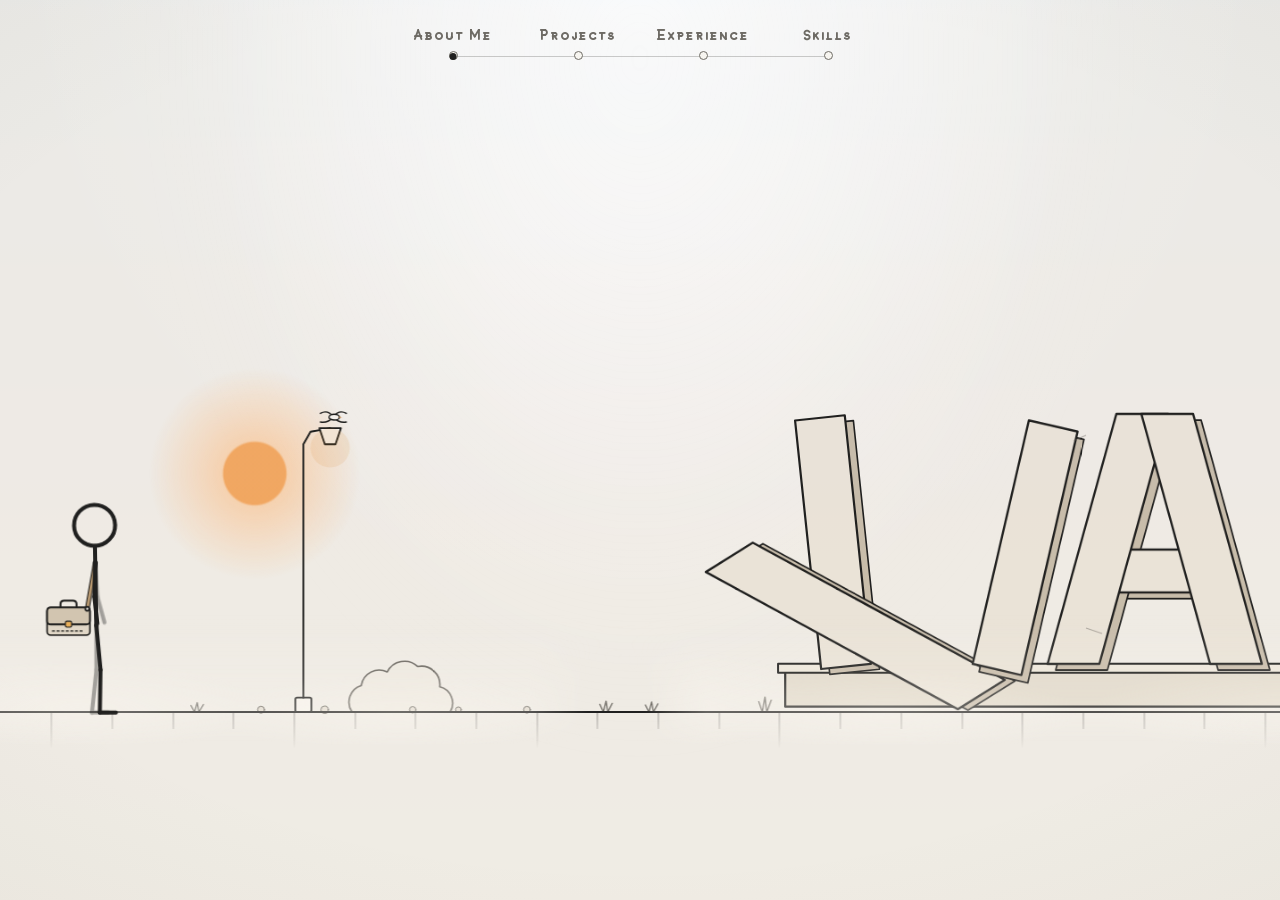
==== commit 4bf36864: "Living world: put the sticky note back, and build the pegboard hammer Two of the open items from HAN" ====
--- a/index.html
+++ b/index.html
@@ -585,6 +585,23 @@
             </p>
             </div>
           </div>
+          <!-- living: the developer's sticky note, laid onto the monitor's
+               bezel by living.js (livingTermNote), or onto the desk on a
+               phone. Clicking a command types it in and runs it. Keep it to
+               about nine lines: its size comes from the bezel. -->
+          <div class="term-note" role="group" aria-label="Commands to try">
+            <p class="term-note__title">try these &mdash;</p>
+            <ul>
+              <li><button type="button" data-cmd="help">help</button></li>
+              <li><button type="button" data-cmd="whoami">whoami</button></li>
+              <li><button type="button" data-cmd="ls">ls</button></li>
+              <li><button type="button" data-cmd="cat about.txt">cat about.txt</button></li>
+              <li><button type="button" data-cmd="cd projects">cd projects</button></li>
+              <li><button type="button" data-cmd="ping naeem">ping naeem</button></li>
+              <li><button type="button" data-cmd="neofetch">neofetch</button></li>
+            </ul>
+            <p class="term-note__ps">&hellip;and sudo ;)</p>
+          </div>
         </section>
 
         <!-- The Experience timetable, which opens at the end of the line.
--- a/living.css
+++ b/living.css
@@ -887,6 +887,21 @@
   transition: transform 1s cubic-bezier(0.5, 0, 0.3, 1.3);
 }
 
+/* The hammer on the workshop pegboard, which turns about the peg through
+   its head (script.js, buildShop). Working loose it drops a little and
+   swings down to the left, into the clear patch of board between the
+   spirit level and the saw; lifted back it swings up and settles. */
+.s-hammer {
+  transform-box: fill-box;
+  transform-origin: 45% 14.6%;
+  transition: transform 0.5s cubic-bezier(0.3, 1.3, 0.5, 1);
+}
+
+.s-hammer.is-loose {
+  transform: translate(0, 7px) rotate(40deg);
+  transition: transform 0.7s cubic-bezier(0.55, 0, 0.35, 1.3);
+}
+
 /* The failing server: its light red and fast, the board gone amber. */
 .s-led--watch.is-fault {
   fill: #e0564a;
@@ -913,7 +928,9 @@
 
 @media (prefers-reduced-motion: reduce) {
   .s-arm,
-  .s-arm.is-loose {
+  .s-arm.is-loose,
+  .s-hammer,
+  .s-hammer.is-loose {
     transition: none;
   }
 }
@@ -1168,8 +1185,8 @@
   background: rgba(43, 42, 40, 0.14);
 }
 
-/* On a phone: on the desk at the bottom left, below the glass, with the
-   essentials. */
+/* On a phone, or on any screen with no room for it beside the monitor: on
+   the desk at the bottom left, below the glass, with the essentials. */
 .term-note.is-on-desk {
   top: auto;
   bottom: 2svh;
@@ -1178,6 +1195,14 @@
   transform: rotate(-4deg);
 }
 
+/* Above the walking keys, which are only shown from here up (styles.css,
+   .sprint-hint). */
+@media (min-width: 601px) {
+  .term-note.is-on-desk {
+    bottom: calc(2svh + 46px);
+  }
+}
+
 .term-note.is-on-desk li:nth-child(2),
 .term-note.is-on-desk li:nth-child(3),
 .term-note.is-on-desk li:nth-child(7) {
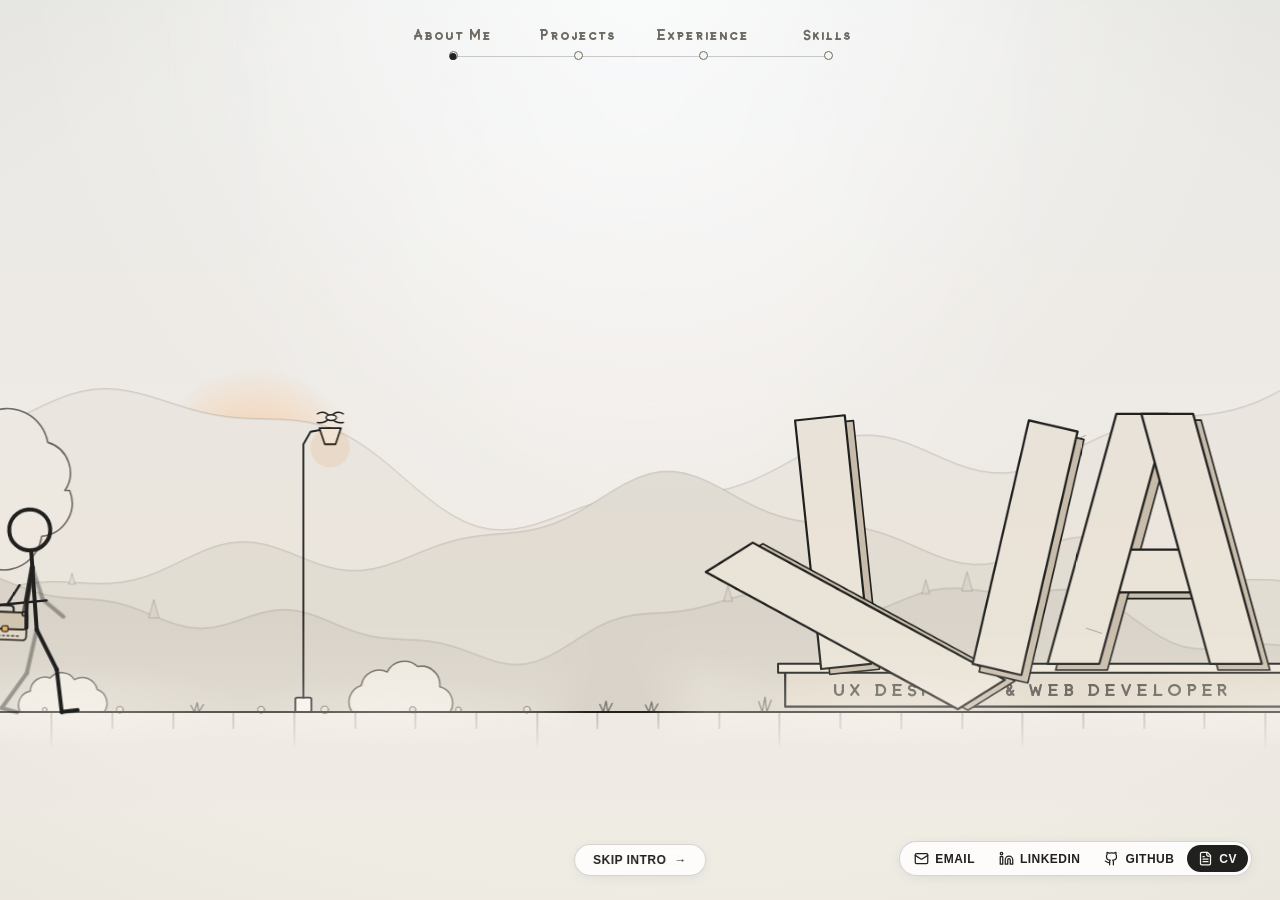
==== commit c57b2b7f: "Almost done" ====
--- a/index.html
+++ b/index.html
@@ -4,19 +4,69 @@
     <meta charset="UTF-8" />
     <meta name="viewport" content="width=device-width, initial-scale=1.0" />
     <meta name="theme-color" content="#e4e4e2" />
-    <title>Portfolio Map</title>
+    <title>Naeem Brown · UX Designer &amp; Web Developer</title>
+    <meta name="description" content="I’m Naeem Brown, a UX designer and web developer. Walk around my portfolio world to see my projects, experience and skills." />
+    <!-- How a shared link looks. Keep these on the live URL until a custom
+         domain is connected, then change the three absolute URLs together. -->
+    <link rel="canonical" href="https://naeem-portfolio.vercel.app/" />
+    <meta property="og:type" content="website" />
+    <meta property="og:site_name" content="Naeem Brown Portfolio" />
+    <meta property="og:url" content="https://naeem-portfolio.vercel.app/" />
+    <meta property="og:image" content="https://naeem-portfolio.vercel.app/og-image.png" />
+    <meta property="og:title" content="Naeem Brown · UX Designer &amp; Web Developer" />
+    <meta property="og:description" content="I’m Naeem Brown, a UX designer and web developer. Walk around my portfolio world to see my projects, experience and skills." />
+    <meta property="og:image:width" content="1200" />
+    <meta property="og:image:height" content="630" />
+    <meta property="og:image:alt" content="The name Naeem Brown in large drawn letters on a plinth, a stick figure standing between the words, over the line UX Designer &amp; Web Developer." />
+    <meta name="twitter:card" content="summary_large_image" />
+    <meta name="twitter:title" content="Naeem Brown · UX Designer &amp; Web Developer" />
+    <meta name="twitter:description" content="Walk around Naeem Brown’s interactive portfolio world to see his projects, experience and skills." />
+    <meta name="twitter:image" content="https://naeem-portfolio.vercel.app/og-image.png" />
+    <meta name="twitter:image:alt" content="The name Naeem Brown in large drawn letters on a plinth, with a stick figure standing between the words." />
     <link rel="icon" href="data:image/svg+xml,%3Csvg xmlns='http://www.w3.org/2000/svg' viewBox='0 0 16 16'%3E%3Ccircle cx='8' cy='8' r='6' fill='%2320201f'/%3E%3C/svg%3E" />
-    <link rel="stylesheet" href="styles.css" />
+    <script>
+      // One clean start for this release: discard the site's own saved state
+      // before the deferred application scripts read it. The release marker
+      // keeps this from resetting the same visitor on every page load.
+      (() => {
+        const release = '20260926-clean-1';
+        const marker = 'cv_release';
+        try {
+          if (localStorage.getItem(marker) === release) return;
+          localStorage.removeItem('cv_memory_v1');
+          localStorage.removeItem('cv_sound_enabled');
+          sessionStorage.clear();
+          localStorage.setItem(marker, release);
+          if ('caches' in window) {
+            caches.keys().then((keys) => Promise.all(keys.map((key) => caches.delete(key)))).catch(() => {});
+          }
+          if ('serviceWorker' in navigator) {
+            navigator.serviceWorker.getRegistrations().then((items) => items.forEach((item) => item.unregister())).catch(() => {});
+          }
+        } catch { /* Storage can be unavailable in private/restricted browsing. */ }
+      })();
+    </script>
+    <link rel="stylesheet" href="styles.css?v=20260926-clean-1" />
     <!-- living: the living world, see HANDOFF-living-world.md. living.js
          must load before script.js. -->
-    <link rel="stylesheet" href="living.css" />
-    <link rel="stylesheet" href="artifacts.css" />
-    <link rel="stylesheet" href="entrance-variants.css" />
-    <script src="gaits.js" defer></script>
-    <script src="living.js" defer></script>
-    <script src="artifacts.js" defer></script>
-    <script src="script.js" defer></script>
-    <script src="entrance-variants.js" defer></script>
+    <link rel="stylesheet" href="living.css?v=20260926-perf-2" />
+    <link rel="stylesheet" href="artifacts.css?v=20260926-clean-1" />
+    <link rel="stylesheet" href="entrance-variants.css?v=20260926-clean-1" />
+    <link rel="stylesheet" href="case.css?v=20260926-clean-1" />
+    <link rel="stylesheet" href="chalkboard.css?v=20260926-perf-1" />
+    <link rel="stylesheet" href="teleports.css?v=20260926-clean-1" />
+    <link rel="stylesheet" href="clickables.css?v=20260926-finish-1" />
+    <link rel="stylesheet" href="idles.css?v=20260926-idles-1" />
+    <script src="gaits.js?v=20260926-clean-1" defer></script>
+    <script src="living.js?v=20260926-perf-2" defer></script>
+    <script src="teleports.js?v=20260926-clean-1" defer></script>
+    <script src="clickables.js?v=20260926-finish-1" defer></script>
+    <script src="idles.js?v=20260926-idles-1" defer></script>
+    <script src="artifacts.js?v=20260926-clean-1" defer></script>
+    <script src="chalkboard.js?v=20260927-audio-1" defer></script>
+    <script src="script.js?v=20260927-audio-1" defer></script>
+    <script src="case.js?v=20260926-clean-1" defer></script>
+    <script src="entrance-variants.js?v=20260926-clean-1" defer></script>
   </head>
   <body>
     <header class="navbar">
@@ -84,13 +134,19 @@
 
     <main class="scene" aria-label="Interactive portfolio map">
       <div class="spotlight" aria-hidden="true"></div>
-      <!-- living: stars and a moon, out at night, behind everything (living.js) -->
+      <!-- living: the Milky Way, faint across the night sky, and stars and a
+           moon in tonight's phase, out at night (living.js) -->
+      <div class="sky-galaxy" aria-hidden="true"></div>
       <div class="sky-stars" aria-hidden="true"></div>
+      <button class="click-star-access" type="button" hidden disabled>Make a wish on a shooting star</button>
       <!-- living: the sun, behind the world, cut off at the floor line so it
            rises and sets behind it (living.js) -->
       <div class="sky-sun" aria-hidden="true"><i class="sky-sun__disc"></i></div>
-
-      <div class="world" aria-hidden="true">
+      <!-- living: hills behind the world, each further one paler and slower
+           (living.js, the ridges) -->
+      <div class="sky-ridges" aria-hidden="true"></div>
+
+      <div class="world" role="group" aria-label="Interactive scenery">
         <div class="floor"></div>
         <div class="ground"></div>
         <!-- His name as a statue, where the site opens. script.js carves it. -->
@@ -154,21 +210,23 @@
              rides it by (or the rooftop tower, with ?experience=tower). -->
         <svg class="experience-course-world" aria-hidden="true"></svg>
 
+        <!-- Each stop's mark on the floor. Near one, its label lights up into
+             a prompt to use it, by E or a click (script.js, useStop). -->
         <div class="poi is-active" data-marker="about" style="--poi-x: 4900px">
           <span class="poi__dot"></span>
-          <span class="poi__label">About Me</span>
+          <button type="button" class="poi__label" tabindex="-1"><kbd class="poi__key">E</kbd>About Me</button>
         </div>
         <div class="poi" data-marker="projects" style="--poi-x: 6000px">
           <span class="poi__dot"></span>
-          <span class="poi__label">Projects</span>
+          <button type="button" class="poi__label" tabindex="-1"><kbd class="poi__key">E</kbd>Projects</button>
         </div>
         <div class="poi" data-marker="experience" style="--poi-x: 7100px">
           <span class="poi__dot"></span>
-          <span class="poi__label">Experience</span>
+          <button type="button" class="poi__label" tabindex="-1"><kbd class="poi__key">E</kbd>Experience</button>
         </div>
         <div class="poi" data-marker="skills" style="--poi-x: 9400px">
           <span class="poi__dot"></span>
-          <span class="poi__label">Skills</span>
+          <button type="button" class="poi__label" tabindex="-1"><kbd class="poi__key">E</kbd>Skills</button>
         </div>
 
       </div>
@@ -206,6 +264,11 @@
         <g class="term-cam__model"></g>
       </svg>
 
+      <!-- The Experience chalkboard, drawn by chalkboard.js through a camera
+           that is the side-on world as he walks past, and moves round him
+           while he writes on it. -->
+      <svg class="bench-cam chalk-cam" aria-hidden="true" hidden></svg>
+
       <svg
         class="figure"
         viewBox="0 0 140 242"
@@ -228,6 +291,23 @@
           </linearGradient>
         </defs>
         <g class="rig">
+          <!-- living: his ki as he teleports, short strokes flickering up
+               round him (living.js, teleporting). -->
+          <g class="prop-aura" opacity="0">
+            <path d="M26 232V196" style="--d: 0s" />
+            <path d="M36 170V132" style="--d: -0.28s" />
+            <path d="M24 128V100" style="--d: -0.12s" />
+            <path d="M40 92V64" style="--d: -0.35s" />
+            <path d="M30 56V34" style="--d: -0.2s" />
+            <path d="M114 232V200" style="--d: -0.06s" />
+            <path d="M104 176V140" style="--d: -0.31s" />
+            <path d="M118 132V104" style="--d: -0.17s" />
+            <path d="M112 86V60" style="--d: -0.38s" />
+            <path d="M104 40V18" style="--d: -0.09s" />
+            <path d="M58 2V-22" style="--d: -0.24s" />
+            <path d="M84 0V-26" style="--d: -0.14s" />
+            <path d="M71 -12V-40" style="--d: -0.33s" />
+          </g>
           <g class="leg leg--far">
             <g class="leg__thigh">
               <path d="M70 144V194" />
@@ -272,6 +352,14 @@
                     <circle cx="74.5" cy="142.3" r="0.35" class="prop-smore__dot" />
                     <rect class="prop-smore__choc" x="64" y="139" width="12" height="2" rx="0.4" />
                     <line x1="65" y1="139.6" x2="74" y2="139.6" class="prop-smore__choc-shine" />
+                  </g>
+                  <!-- living: a pad of sticky notes in his far hand while he
+                       sketches on it (idles.js). -->
+                  <g class="prop-idle-far" opacity="0">
+                    <g data-prop="pad">
+                      <rect class="prop-idle__note" x="57" y="130" width="26" height="20" rx="1" />
+                      <path class="prop-idle__thin" d="M57 134h26" />
+                    </g>
                   </g>
                 </g>
               </g>
@@ -326,6 +414,23 @@
                 <path class="prop-headband__tails" d="M48 26Q39 24 29 25M48 29Q40 31 31 35" />
                 <path class="prop-headband__band" d="M48.2 26.2Q70 20.5 91.8 24.8" />
               </g>
+
+              <!-- living: for the daypart idles (idles.js): a head torch,
+                   toothpaste foam, and a sticky note stuck on his chest. -->
+              <g class="prop-headtorch" opacity="0">
+                <path class="prop-headtorch__band" d="M48.4 21.5Q70 13.5 91.6 19" />
+                <rect class="prop-headtorch__lamp" x="85" y="10.5" width="10" height="9" rx="2.4" />
+                <circle class="prop-headtorch__lens" cx="93.2" cy="15" r="2.6" />
+              </g>
+              <g class="prop-foam" opacity="0">
+                <circle cx="92.5" cy="45.5" r="2.3" />
+                <circle cx="96" cy="49" r="1.8" />
+                <circle cx="90.5" cy="50" r="2" />
+                <circle cx="96.5" cy="43.5" r="1.5" />
+              </g>
+              <g class="prop-chestnote" opacity="0">
+                <rect x="73" y="86" width="15" height="15" rx="0.8" transform="rotate(8 80.5 93.5)" />
+              </g>
             </g>
 
             <g class="arm arm--near">
@@ -345,11 +450,21 @@
                     <rect x="67" y="144" width="6" height="5" rx="1" fill="#0369a1" />
                     <circle id="drink-stream" cx="70" cy="151" r="1.5" fill="#38bdf8" opacity="0" />
                   </g>
+                  <!-- living: two fingers out, to his forehead to teleport
+                       (living.js, teleporting). -->
+                  <g class="prop-fingers" opacity="0">
+                    <path d="M69 143L67.5 152M71.5 143L73.5 151.5" />
+                  </g>
                   <!-- living: his phone, checked while he waits and buzzing
                        when something breaks (living.js). -->
                   <g class="prop-phone" opacity="0">
                     <rect class="prop-phone__body" x="66.2" y="135" width="7.6" height="13" rx="1.8" />
                     <rect class="prop-phone__screen" x="67.4" y="136.6" width="5.2" height="9" rx="0.7" />
+                    <!-- living: what the screen shows in the daypart idles
+                         (idles.js): do not disturb, muted, a page. -->
+                    <path class="prop-phone__glyph prop-phone__glyph--dnd" d="M70.9 138.9a2.3 2.3 0 1 0 1.3 3.6a1.8 1.8 0 0 1 -1.3 -3.6z" />
+                    <path class="prop-phone__glyph prop-phone__glyph--mute" d="M70 138.6v2.6M68.8 140.6a1.2 1.2 0 0 0 2.4 0M68.4 138.4l3.2 4.4" />
+                    <path class="prop-phone__glyph prop-phone__glyph--page" d="M70 138.4v3M70 143.2v0.2" />
                   </g>
                   <!-- living: a watch, checked on the run, and a mug of coffee
                        carried level on a morning run (living.js, on the run).
@@ -368,6 +483,88 @@
                     <rect class="prop-mug__body" x="63.4" y="127.5" width="13.2" height="15" rx="2.6" />
                     <path class="prop-mug__coffee" d="M65.4 130.6H74.6" />
                   </g>
+                  <!-- living: the axe he splits a log with, and a tool off
+                       the pegboard, each drawn as the scenery draws it with
+                       its grip in his hand (clickables.js turns them). -->
+                  <g class="prop-axe" opacity="0">
+                    <path class="prop-axe__handle" d="M70 152V86" />
+                    <path class="prop-axe__head" d="M64 84L78 84L90 78L90 102L78 96L64 96Z" />
+                  </g>
+                  <g class="prop-tool" opacity="0">
+                    <g data-prop="hammer">
+                      <path class="prop-tool__handle" d="M70 167V85" />
+                      <path class="prop-tool__metal" d="M52 85H86L92 77L86 71H52Z" />
+                    </g>
+                    <g data-prop="spanner">
+                      <path class="prop-tool__handle" d="M66.8 155L84.8 81" />
+                      <circle class="prop-tool__body" cx="86.8" cy="73" r="9" />
+                      <circle class="prop-tool__thin" cx="86.8" cy="73" r="3" />
+                    </g>
+                    <g data-prop="level">
+                      <rect class="prop-tool__body" x="27" y="136" width="86" height="12" rx="2" />
+                      <rect class="prop-tool__vial" x="65" y="139" width="10" height="6" rx="2" />
+                      <circle class="prop-tool__bubble" cx="70" cy="142" r="1.8" />
+                    </g>
+                    <g data-prop="saw">
+                      <path class="prop-tool__body" d="M82 120L148 126L148 134L82 142Z" />
+                      <path class="prop-tool__thin" d="M90 141L146 134" />
+                      <rect class="prop-tool__body" x="58" y="116" width="24" height="28" rx="5" />
+                    </g>
+                  </g>
+                  <!-- living: what he holds in the daypart idles, one at a
+                       time, each drawn upright with its grip at his hand
+                       and turned about it as the tools are (idles.js). -->
+                  <g class="prop-idle" opacity="0">
+                    <g data-prop="toothbrush">
+                      <path class="prop-idle__stick" d="M70 147V114" />
+                      <rect class="prop-idle__white" x="66.4" y="102" width="7.2" height="13" rx="2.2" />
+                      <path class="prop-idle__thin" d="M68.6 104.5v8M71.4 104.5v8" />
+                    </g>
+                    <g data-prop="bottle">
+                      <rect class="prop-idle__bottle" x="63" y="113" width="14" height="30" rx="3.5" />
+                      <rect class="prop-idle__cap" x="66.5" y="106.5" width="7" height="7" rx="1.2" />
+                    </g>
+                    <g data-prop="duck">
+                      <path class="prop-idle__duck" d="M82 128l6 -7l-1 10z" />
+                      <ellipse class="prop-idle__duck" cx="71" cy="132" rx="12.5" ry="8.5" />
+                      <circle class="prop-idle__duck" cx="61.5" cy="118.5" r="7.2" />
+                      <path class="prop-idle__beak" d="M54.8 117l-6.6 2.2l6.6 2.4z" />
+                      <circle class="prop-idle__eye" cx="59.6" cy="116.6" r="1.2" />
+                      <path class="prop-idle__thin" d="M67 131q6 -4 12 0" />
+                    </g>
+                    <g data-prop="pen">
+                      <rect class="prop-idle__dark" x="67.6" y="118" width="4.8" height="30" rx="1.6" />
+                      <path class="prop-idle__dark" d="M67.6 118L70 111L72.4 118Z" />
+                    </g>
+                    <g data-prop="note">
+                      <rect class="prop-idle__note" x="59" y="114" width="22" height="22" rx="1" />
+                      <path class="prop-idle__thin" d="M62.5 119h15M62.5 124.5h10M62.5 130h13" />
+                    </g>
+                    <g data-prop="ball">
+                      <circle class="prop-idle__note" cx="70" cy="135" r="7.5" />
+                      <path class="prop-idle__thin" d="M66 131.5l3.5 3l-1.5 4.5M71.5 132l2.5 3.5" />
+                    </g>
+                    <g data-prop="sheet">
+                      <rect class="prop-idle__paper" x="55" y="116" width="30" height="22" rx="0.8" />
+                      <path class="prop-idle__thin" d="M70 116v22" />
+                    </g>
+                    <g data-prop="plane">
+                      <path class="prop-idle__paper" d="M94 134L50 124L62 134L50 145Z" />
+                      <path class="prop-idle__thin" d="M94 134H62" />
+                    </g>
+                    <g data-prop="sandwich">
+                      <path class="prop-idle__bread" d="M54 142H86L70 118Z" />
+                      <path class="prop-idle__filling" d="M58 138H82" />
+                    </g>
+                    <g data-prop="harmonica">
+                      <rect class="prop-idle__metal" x="55" y="136" width="30" height="9" rx="2" />
+                      <path class="prop-idle__thin" d="M59 139.5h22M60 142.5h2M65 142.5h2M70 142.5h2M75 142.5h2M80 142.5h2" />
+                    </g>
+                    <g data-prop="longstick">
+                      <path class="prop-idle__wood" d="M70 146V276" />
+                      <rect class="prop-idle__mallow" x="63.5" y="264" width="13" height="15" rx="4.5" />
+                    </g>
+                  </g>
                   <g class="campfire-props">
                     <g class="prop-stick" opacity="0">
                       <path class="prop-stick__wood" d="M70 138 L70 192" />
@@ -430,7 +627,10 @@
           <!-- The laptop he codes on at the start, placed by script.js, drawn a
                little turned towards you. Its keyboard runs across the deck;
                the lid is drawn in a unit square that script.js maps onto the
-               hinge, so it can open and close. -->
+               hinge, so it can open and close. Its screen faces him, so from
+               here you see the back of the lid, lit round its edges; what is
+               on the screen shows once the camera comes round behind him
+               (.lap-cam). -->
           <g class="laptop" hidden>
             <defs>
               <radialGradient id="laptop-halo">
@@ -446,16 +646,7 @@
             <g class="laptop__lid">
               <path class="laptop__halo" d="M-0.4 -0.2H1.4V1.25H-0.4Z" fill="url(#laptop-halo)" />
               <path class="laptop__back" d="M0 0H1V1H0Z" />
-              <g class="laptop__face">
-                <path class="laptop__bezel" d="M0 0H1V1H0Z" />
-                <path class="laptop__screen" d="M0.08 0.09H0.92V0.92H0.08Z" />
-                <path class="laptop__code laptop__code--comment" d="M0.16 0.83H0.66" />
-                <path class="laptop__code laptop__code--selector" d="M0.16 0.72H0.8" />
-                <path class="laptop__code laptop__code--property" d="M0.26 0.61H0.68" />
-                <path class="laptop__code laptop__code--property" d="M0.26 0.5H0.74" />
-                <path class="laptop__code laptop__code--property" d="M0.26 0.39H0.7" />
-                <path class="laptop__code laptop__code--selector" d="M0.16 0.28H0.24" />
-              </g>
+              <path class="laptop__mark" d="M0.5 0.5m-0.1 0a0.1 0.1 0 1 0 0.2 0a0.1 0.1 0 1 0 -0.2 0" />
             </g>
           </g>
         </g>
@@ -467,6 +658,70 @@
       <div class="sky-mist" aria-hidden="true" hidden><i class="sky-mist__band"></i></div>
       <div class="sky-wash" aria-hidden="true"></div>
       <div class="world-lights" aria-hidden="true"></div>
+      <!-- The light of the lamp over the Experience chalkboard, over the
+           night's wash like the street lamps' (chalkboard.js). -->
+      <svg class="chalk-glow" aria-hidden="true" hidden></svg>
+
+      <!-- The opening from behind him, while he codes on the floor: his
+           laptop in 3D, drawn by script.js through the bench's camera as it
+           comes round over his shoulder; on its screen, the laptop waking
+           and the code editor he types the site's fixes into; and him, in
+           front of the screen. -->
+      <svg class="bench-cam lap-cam" aria-hidden="true" hidden>
+        <g class="lap-cam__model"></g>
+      </svg>
+      <div class="lap-screen" aria-hidden="true" hidden>
+        <div class="lap-screen__desk">
+          <span class="lap-screen__dock"><i></i><i></i><i class="lap-screen__app">&lt;/&gt;</i><i></i></span>
+        </div>
+        <div class="vsc">
+          <div class="vsc__title"><i></i><i></i><i></i><span>portfolio</span></div>
+          <div class="vsc__body">
+            <div class="vsc__bar">
+              <svg viewBox="0 0 24 24"><path d="M14 3H6v18h12V7zM14 3v4h4" /></svg>
+              <svg viewBox="0 0 24 24"><circle cx="10.5" cy="10.5" r="6" /><path d="M15 15l5 5" /></svg>
+              <svg viewBox="0 0 24 24"><circle cx="7" cy="5" r="2" /><circle cx="7" cy="19" r="2" /><circle cx="17" cy="8" r="2" /><path d="M7 7v10M17 10q0 5 -10 7" /></svg>
+              <svg viewBox="0 0 24 24"><path d="M4 4h7v7H4zM13 13h7v7h-7zM4 13h7v7H4zM15 3l5 5l-5 5l-5 -5z" /></svg>
+            </div>
+            <div class="vsc__side">
+              <p class="vsc__label">Explorer</p>
+              <p class="vsc__folder">Portfolio</p>
+              <ul class="vsc__files">
+                <li data-file="index.html">index.html</li>
+                <li data-file="styles.css">styles.css</li>
+                <li data-file="script.js">script.js</li>
+                <li data-file="sound.js">sound.js</li>
+                <li data-file="controls.css">controls.css</li>
+                <li data-file="name.css">name.css</li>
+              </ul>
+            </div>
+            <div class="vsc__main">
+              <div class="vsc__tabs"></div>
+              <pre class="vsc__code"><code></code></pre>
+            </div>
+          </div>
+          <div class="vsc__status"><span>main</span><b>✓ applied</b><span class="vsc__where"></span><span class="vsc__lang"></span></div>
+        </div>
+      </div>
+      <svg class="bench-cam lap-figure" aria-hidden="true" hidden>
+        <g class="bench-cam__figure">
+          <g class="bench-cam__legs">
+            <path data-part="far-leg" class="is-far" />
+            <path data-part="near-leg" />
+          </g>
+          <linearGradient id="lap-spine-fade" gradientUnits="userSpaceOnUse">
+            <stop offset="0" class="bench-cam__ink-stop" />
+            <stop offset="0.3" class="bench-cam__ink-stop" />
+            <stop offset="1" class="bench-cam__ink-stop" />
+          </linearGradient>
+          <path data-part="spine" stroke="url(#lap-spine-fade)" />
+          <circle data-part="head" class="bench-cam__head" />
+          <path data-part="far-upper" class="is-far" />
+          <g data-part="far-fore" class="is-far"><path /><circle class="bench-cam__hand" /></g>
+          <path data-part="near-upper" />
+          <g data-part="near-fore"><path /><circle class="bench-cam__hand" /></g>
+        </g>
+      </svg>
 
       <aside class="intro-speech" aria-label="Welcome message">
         <svg class="intro-speech__outline" viewBox="0 0 410 112" preserveAspectRatio="none" aria-hidden="true">
@@ -481,11 +736,6 @@
         </p>
       </aside>
 
-      <!-- The editor he fixes the N in at the start, typed out by script.js. -->
-      <div class="intro-editor" aria-hidden="true" hidden>
-        <div class="intro-editor__bar"><i></i><i></i><i></i><span>name.css</span><b>✓ applied</b></div>
-        <pre class="intro-editor__code"><code></code></pre>
-      </div>
 
       <p class="sr-only" id="travel-status" aria-live="polite">Welcome</p>
       <div class="scene-panels">
@@ -496,6 +746,8 @@
               <span class="about-paper__flap about-paper__flap--bottom"></span>
               <span class="about-paper__flap about-paper__flap--top"></span>
             </div>
+            <!-- Puts the paper away, as Continue journey does (script.js). -->
+            <button type="button" class="paper-close" aria-label="Close About Me" title="Close"><svg viewBox="0 0 24 24" aria-hidden="true"><path d="M6 6L18 18M18 6L6 18" /></svg></button>
             <article class="about-paper__content" data-panel-scroll>
               <header>
                 <h1 id="about-title" tabindex="-1">About Me</h1>
@@ -503,19 +755,21 @@
               </header>
               <section>
                 <h2>Background</h2>
-                <p>I’ve been deep in web development for the past three years, and that journey is what sparked my love for UI/UX. Building for the web taught me that code is only half the craft—the real magic is how an interface feels to the person using it.</p>
+                <p>I’ve been deep in web development since 2020, and that journey is what sparked my love for UI/UX. Building for the websites taught me that code is only half the job, what really matters is how the experience feels to the person using it.</p>
               </section>
               <section>
                 <h2>What drives me</h2>
-                <p>I enjoy making interfaces that are genuinely nice to look at and a pleasure to use. I’m heavily invested in the user’s experience—obsessing over ergonomics, visual harmony, and giving people customizable control over their spaces.</p>
+                <p>I enjoy making interfaces that are genuinely nice to look at and a pleasure to use. I’m heavily invested in the user’s experience and giving people customizable control over their spaces.</p>
               </section>
               <section>
                 <h2>Beyond the screen</h2>
-                <p>Besides being planted at my desk, I enjoy casual outings with friends and recently started my journey toward becoming the best tennis player to grace the Earth.</p>
+                <p>Besides being planted at my desk, I enjoy casual outings with friends and recently started my journey toward becoming the best tennis player to grace the Earth (surely).</p>
               </section>
               <section>
                 <h2>The next chapter</h2>
-                <p>Don’t just take my word for it—explore the journey ahead to check out my featured UI/UX interfaces and web development projects.</p>
+                <p>Don’t just take my word for it, please explore the journey ahead and maybe check out my featured UI/UX interfaces and web development projects.</p>
+                <p class="about-paper__cv"><a href="cv/Naeem-Brown-CV.pdf" download="Naeem-Brown-CV.pdf">Download my CV (PDF) <span aria-hidden="true">↓</span></a></p>
+                <p class="about-paper__contact">Say hello: <a href="mailto:naeembrown544@gmail.com">naeembrown544@gmail.com</a><span aria-hidden="true"> · </span><a href="https://linkedin.com/in/naeembrown544" target="_blank" rel="noopener">LinkedIn</a><span aria-hidden="true"> · </span><a href="https://github.com/NaeemBrown" target="_blank" rel="noopener">GitHub</a></p>
               </section>
               <div class="about-paper__signoff">
                 <span class="about-paper__sign-rule" aria-hidden="true"></span>
@@ -527,26 +781,32 @@
 
         <section class="story-panel projects-panel" data-scene-panel="projects" data-fold hidden aria-labelledby="projects-title">
           <div class="projects-sheet">
+            <button type="button" class="paper-close" aria-label="Close Projects" title="Close"><svg viewBox="0 0 24 24" aria-hidden="true"><path d="M6 6L18 18M18 6L6 18" /></svg></button>
             <header>
               <h1 id="projects-title" tabindex="-1">Projects</h1>
               <p class="projects-sheet__intro">A few things I have built.</p>
             </header>
             <div class="project-list" role="tablist" aria-orientation="vertical" aria-label="Choose a project">
-              <button type="button" role="tab" id="project-tab-0" aria-controls="project-detail" aria-selected="true" data-project-tab="0" style="--row: 0"><span class="project-list__number">01</span><span class="project-list__name">Project 01</span></button>
-              <button type="button" role="tab" id="project-tab-1" aria-controls="project-detail" aria-selected="false" tabindex="-1" data-project-tab="1" style="--row: 1"><span class="project-list__number">02</span><span class="project-list__name">Project 02</span></button>
-              <button type="button" role="tab" id="project-tab-2" aria-controls="project-detail" aria-selected="false" tabindex="-1" data-project-tab="2" style="--row: 2"><span class="project-list__number">03</span><span class="project-list__name">Project 03</span></button>
-              <button type="button" role="tab" id="project-tab-3" aria-controls="project-detail" aria-selected="false" tabindex="-1" data-project-tab="3" style="--row: 3"><span class="project-list__number">04</span><span class="project-list__name">Project 04</span></button>
-              <button type="button" role="tab" id="project-tab-4" aria-controls="project-detail" aria-selected="false" tabindex="-1" data-project-tab="4" style="--row: 4"><span class="project-list__number">05</span><span class="project-list__name">Project 05</span></button>
+              <button type="button" role="tab" id="project-tab-0" aria-controls="project-detail" aria-selected="true" data-project-tab="0" style="--row: 0"><span class="project-list__number">01</span><span class="project-list__name">CaseMap Next Gen</span></button>
+              <button type="button" role="tab" id="project-tab-1" aria-controls="project-detail" aria-selected="false" tabindex="-1" data-project-tab="1" style="--row: 1"><span class="project-list__number">02</span><span class="project-list__name">Chiisai Games</span></button>
+              <button type="button" role="tab" id="project-tab-2" aria-controls="project-detail" aria-selected="false" tabindex="-1" data-project-tab="2" style="--row: 2"><span class="project-list__number">03</span><span class="project-list__name">TheWebsiteForge</span></button>
+              <button type="button" role="tab" id="project-tab-3" aria-controls="project-detail" aria-selected="false" tabindex="-1" data-project-tab="3" style="--row: 3"><span class="project-list__number">04</span><span class="project-list__name">PetPlus Workforce</span></button>
+              <button type="button" role="tab" id="project-tab-4" aria-controls="project-detail" aria-selected="false" tabindex="-1" data-project-tab="4" style="--row: 4"><span class="project-list__number">05</span><span class="project-list__name">Steady</span></button>
+              <button type="button" role="tab" id="project-tab-5" aria-controls="project-detail" aria-selected="false" tabindex="-1" data-project-tab="5" style="--row: 5"><span class="project-list__number">06</span><span class="project-list__name">SIN Esports</span></button>
             </div>
             <div class="project-detail" id="project-detail" role="tabpanel" aria-labelledby="project-tab-0" aria-live="polite">
-              <p class="project-label">01 of 05</p>
-              <h2>Project 01</h2>
-              <p class="project-description">A focused case study can live here: the problem, the approach, and what the finished work achieved.</p>
+              <p class="project-label">01 of 06</p>
+              <h2>CaseMap Next Gen</h2>
+              <p class="project-description">Built for LexisNexis: the next generation of CaseMap, their legal case analysis tool, as a case dashboard you arrange yourself. Drag any panel and resize it from its edges or corners, swap bars for donuts, dock the tiles and navigation to any side, and save the layout as a template for new cases. Every move works from the keyboard too. The demo runs on mock data.</p>
               <dl>
-                <div><dt>Role</dt><dd>Project role</dd></div>
-                <div><dt>Tools</dt><dd>Technology list</dd></div>
+                <div><dt>Role</dt><dd class="project-role">Design &amp; development</dd></div>
+                <div><dt>Front end</dt><dd><ul class="project-chips"><li>Angular 22</li><li>TypeScript</li><li>Standalone components</li><li>Signals</li><li>Zoneless Angular</li><li>Tailwind CSS</li><li>RxJS patterns</li><li>Electron desktop shell</li></ul></dd></div>
               </dl>
-              <a href="#" aria-label="View Project 01">View project <span aria-hidden="true">→</span></a>
+              <!-- The detailed view zooms the sheet into a whole page (case.js). -->
+              <div class="project-actions">
+                <button type="button" class="project-case" aria-label="Detailed view of CaseMap Next Gen">Detailed view <span aria-hidden="true">↗</span></button>
+                <a class="project-link" href="https://casemap-next-gen.vercel.app" target="_blank" rel="noopener" aria-label="View CaseMap Next Gen (opens in a new tab)">View project <span aria-hidden="true">→</span></a>
+              </div>
             </div>
           </div>
         </section>
@@ -562,11 +822,11 @@
             <p class="term-line term-line--dim" data-boot>UX Designer &amp; Web Developer</p>
             <p class="term-line term-line--list" aria-hidden="true"><span class="term-prompt"><span class="term-user">naeem@infra:</span>~$</span> <span class="term-typed"></span></p>
             <div class="term-list" role="tablist" aria-orientation="vertical" aria-label="Skill groups">
-            <button type="button" role="tab" id="skill-tab-0" aria-controls="skill-detail" aria-selected="true" data-skill-tab="0"><span class="term-list__key">[1]</span> Operating Systems &amp; Security</button>
-            <button type="button" role="tab" id="skill-tab-1" aria-controls="skill-detail" aria-selected="false" tabindex="-1" data-skill-tab="1"><span class="term-list__key">[2]</span> Networking &amp; Authentication</button>
-            <button type="button" role="tab" id="skill-tab-2" aria-controls="skill-detail" aria-selected="false" tabindex="-1" data-skill-tab="2"><span class="term-list__key">[3]</span> Cloud &amp; Monitoring</button>
-            <button type="button" role="tab" id="skill-tab-3" aria-controls="skill-detail" aria-selected="false" tabindex="-1" data-skill-tab="3"><span class="term-list__key">[4]</span> Collaboration &amp; Tools</button>
-            <button type="button" role="tab" id="skill-tab-4" aria-controls="skill-detail" aria-selected="false" tabindex="-1" data-skill-tab="4"><span class="term-list__key">[5]</span> Programming &amp; Scripting</button>
+            <button type="button" role="tab" id="skill-tab-0" aria-controls="skill-detail" aria-selected="true" data-skill-tab="0"><span class="term-list__key">[1]</span> UI/UX Design</button>
+            <button type="button" role="tab" id="skill-tab-1" aria-controls="skill-detail" aria-selected="false" tabindex="-1" data-skill-tab="1"><span class="term-list__key">[2]</span> Front End</button>
+            <button type="button" role="tab" id="skill-tab-2" aria-controls="skill-detail" aria-selected="false" tabindex="-1" data-skill-tab="2"><span class="term-list__key">[3]</span> Back End &amp; APIs</button>
+            <button type="button" role="tab" id="skill-tab-3" aria-controls="skill-detail" aria-selected="false" tabindex="-1" data-skill-tab="3"><span class="term-list__key">[4]</span> Cloud &amp; DevOps</button>
+            <button type="button" role="tab" id="skill-tab-4" aria-controls="skill-detail" aria-selected="false" tabindex="-1" data-skill-tab="4"><span class="term-list__key">[5]</span> Systems &amp; Scripting</button>
             </div>
             <p class="term-line term-line--dim term-line--hint" aria-hidden="true">click a group to run it, or type a command (try help)</p>
             <p class="term-line term-line--show" aria-hidden="true"><span class="term-prompt"><span class="term-user">naeem@infra:</span>~$</span> <span class="term-typed"></span><span class="term-cursor"></span></p>
@@ -585,29 +845,13 @@
             </p>
             </div>
           </div>
-          <!-- living: the developer's sticky note, laid onto the monitor's
-               bezel by living.js (livingTermNote), or onto the desk on a
-               phone. Clicking a command types it in and runs it. Keep it to
-               about nine lines: its size comes from the bezel. -->
-          <div class="term-note" role="group" aria-label="Commands to try">
-            <p class="term-note__title">try these &mdash;</p>
-            <ul>
-              <li><button type="button" data-cmd="help">help</button></li>
-              <li><button type="button" data-cmd="whoami">whoami</button></li>
-              <li><button type="button" data-cmd="ls">ls</button></li>
-              <li><button type="button" data-cmd="cat about.txt">cat about.txt</button></li>
-              <li><button type="button" data-cmd="cd projects">cd projects</button></li>
-              <li><button type="button" data-cmd="ping naeem">ping naeem</button></li>
-              <li><button type="button" data-cmd="neofetch">neofetch</button></li>
-            </ul>
-            <p class="term-note__ps">&hellip;and sudo ;)</p>
-          </div>
         </section>
 
         <!-- The Experience timetable, which opens at the end of the line.
              script.js fills its stops from CAREER. -->
         <section class="story-panel line-panel" data-scene-panel="experience" data-fold hidden aria-labelledby="line-title">
           <div class="line-sheet">
+            <button type="button" class="paper-close" aria-label="Close Experience" title="Close"><svg viewBox="0 0 24 24" aria-hidden="true"><path d="M6 6L18 18M18 6L6 18" /></svg></button>
             <header>
               <p class="line-sheet__kicker">Timetable</p>
               <h1 id="line-title" tabindex="-1">Experience</h1>
@@ -684,7 +928,91 @@
         <span class="hint-sep">·</span>
         <span class="hint-group"><kbd data-key="jump">W</kbd> Jump</span>
       </div>
+      <!-- A quiet invitation to discover the world rather than a permanent
+           tutorial. clickables.js keeps its count and remembered state. -->
+      <aside class="discovery-guide" aria-label="World discoveries">
+        <button class="discovery-guide__toggle" type="button" aria-expanded="false" aria-controls="discovery-guide-note">
+          <span class="discovery-guide__spark" aria-hidden="true"></span>
+          <span class="discovery-guide__label">World secrets</span>
+          <strong class="discovery-guide__count" data-click-found>0/10</strong>
+        </button>
+        <div class="discovery-guide__note" id="discovery-guide-note" hidden>
+          <p><strong>The scenery responds.</strong> Look for a small amber glint, then <span data-click-action>click</span> the object. Discoveries stay found.</p>
+          <button class="discovery-guide__dismiss" type="button">Got it</button>
+        </div>
+        <p class="sr-only" data-click-live aria-live="polite"></p>
+      </aside>
+      <!-- How to reach him, and the whole portfolio as one plain page, in the
+           corner from the start. Put away while a stop's sheet or the
+           terminal is up, where it would sit on the writing. -->
+      <nav class="contact-dock" aria-label="Contact and CV">
+        <a href="mailto:naeembrown544@gmail.com">
+          <svg viewBox="0 0 24 24" aria-hidden="true"><rect x="2" y="4" width="20" height="16" rx="2" /><path d="M22 7l-8.97 5.7a1.94 1.94 0 0 1-2.06 0L2 7" /></svg>
+          <span class="contact-dock__label">Email</span>
+        </a>
+        <a href="https://linkedin.com/in/naeembrown544" target="_blank" rel="noopener">
+          <svg viewBox="0 0 24 24" aria-hidden="true"><path d="M16 8a6 6 0 0 1 6 6v7h-4v-7a2 2 0 0 0-4 0v7h-4v-7a6 6 0 0 1 6-6z" /><rect x="2" y="9" width="4" height="12" /><circle cx="4" cy="4" r="2" /></svg>
+          <span class="contact-dock__label">LinkedIn</span>
+        </a>
+        <a href="https://github.com/NaeemBrown" target="_blank" rel="noopener">
+          <svg viewBox="0 0 24 24" aria-hidden="true"><path d="M15 22v-4a4.8 4.8 0 0 0-1-3.5c3 0 6-2 6-5.5.08-1.25-.27-2.48-1-3.5.28-1.15.28-2.35 0-3.5 0 0-1 0-3 1.5-2.64-.5-5.36-.5-8 0C6 2 5 2 5 2c-.3 1.15-.3 2.35 0 3.5A5.4 5.4 0 0 0 4 9c0 3.5 3 5.5 6 5.5-.39.49-.68 1.05-.85 1.65-.17.6-.22 1.23-.15 1.85v4" /><path d="M9 18c-4.51 2-5-2-7-2" /></svg>
+          <span class="contact-dock__label">GitHub</span>
+        </a>
+        <a class="contact-dock__cv" href="cv/index.html" target="_blank" rel="noopener" title="Everything on one plain page">
+          <svg viewBox="0 0 24 24" aria-hidden="true"><path d="M15 2H6a2 2 0 0 0-2 2v16a2 2 0 0 0 2 2h12a2 2 0 0 0 2-2V7z" /><path d="M14 2v4a2 2 0 0 0 2 2h4M16 13H8M16 17H8M10 9H8" /></svg>
+          <span>CV</span>
+        </a>
+      </nav>
+      <!-- In the opening: straight to the portfolio, him off to About Me
+           (script.js, skipIntro). Hidden once the opening is over. -->
+      <button type="button" class="intro-skip" hidden>Skip intro <span aria-hidden="true">→</span></button>
+      <!-- On narrow screens, where the statue is far wider than the screen:
+           his name and what he does under the floor, while the statue is in
+           view (script.js, watchStatue). -->
+      <p class="name-caption" aria-hidden="true"><span class="name-caption__name">Naeem Brown</span><span class="name-caption__role">UX Designer &amp; Web Developer</span></p>
+      <!-- While he writes on the Experience chalkboard: E, or this, skips
+           to the finished board (chalkboard.js). -->
+      <button type="button" class="chalk-skip" hidden><kbd>E</kbd> Skip to the board</button>
     </main>
+
+    <!-- Shown once all four destinations have been opened. It gives the
+         journey an ending without taking away the option to keep exploring. -->
+    <div class="journey-finale" role="dialog" aria-modal="true" aria-labelledby="journey-finale-title" aria-describedby="journey-finale-copy" hidden>
+      <button class="journey-finale__backdrop" type="button" data-finale-close tabindex="-1" aria-label="Close the journey complete message"></button>
+      <section class="journey-finale__card">
+        <button class="journey-finale__close" type="button" data-finale-close aria-label="Close">×</button>
+        <p class="journey-finale__eyebrow"><span aria-hidden="true">✓</span> Journey complete</p>
+        <h2 id="journey-finale-title" tabindex="-1">You made it.</h2>
+        <p id="journey-finale-copy">Thanks for walking through my work. If you think I could bring something useful to your team or project, I’d love to hear about it.</p>
+        <div class="journey-finale__actions">
+          <a class="journey-finale__primary" href="mailto:naeembrown544@gmail.com?subject=Hello%20from%20your%20portfolio">Email me <span aria-hidden="true">→</span></a>
+          <a href="cv/Naeem-Brown-CV.pdf" download="Naeem-Brown-CV.pdf">Download CV <span aria-hidden="true">↓</span></a>
+          <a href="https://github.com/NaeemBrown" target="_blank" rel="noopener">View GitHub <span aria-hidden="true">↗</span></a>
+        </div>
+        <button class="journey-finale__continue" type="button" data-finale-close>Keep exploring</button>
+      </section>
+    </div>
+
+    <!-- The case study: the Projects sheet zoomed into a whole page about one
+         project, with him walking its floors (case.js, case.css). -->
+    <div class="case" role="dialog" aria-modal="true" aria-labelledby="case-title" hidden>
+      <div class="case__scroll">
+        <header class="case__bar">
+          <button type="button" class="case__back"><span aria-hidden="true">←</span> <span class="case__long">Back to the bench</span><span class="case__short">Back</span></button>
+          <!-- Switching projects without leaving the page. -->
+          <div class="case__switch">
+            <button type="button" class="case__step" data-step="-1" aria-label="Previous project">‹</button>
+            <label class="case__pick">
+              <span class="sr-only">Project</span>
+              <select class="case__select"></select>
+            </label>
+            <button type="button" class="case__step" data-step="1" aria-label="Next project">›</button>
+          </div>
+          <a class="case__visit" target="_blank" rel="noopener"><span class="case__long">Visit live site</span><span class="case__short">Live site</span> <span aria-hidden="true">↗</span></a>
+        </header>
+        <article class="case__page"></article>
+      </div>
+    </div>
 
     <!-- The cursor over the world, an arrow in his ink with its tip at (5, 4).
          script.js moves it, swings it on its tip, and rings it over him. -->
--- a/styles.css
+++ b/styles.css
@@ -79,7 +79,8 @@
   html.has-ink-cursor .about-paper,
   html.has-ink-cursor .about-paper *,
   html.has-ink-cursor .sprint-hint,
-  html.has-ink-cursor .sprint-hint * {
+  html.has-ink-cursor .sprint-hint *,
+  html.has-ink-cursor .stop-hit {
     cursor: pointer !important;
   }
 
@@ -1143,6 +1144,7 @@
   fill: none;
   stroke: var(--ink);
   stroke-linejoin: round;
+  opacity: var(--project-world-opacity, 1); /* gone while the opening's camera is behind him */
   pointer-events: none;
 }
 
@@ -1177,13 +1179,13 @@
 }
 
 .statue__engraving {
-  fill: var(--muted-ink);
+  fill: #55524c;
   stroke: none;
   font-family: var(--font-display);
-  font-size: 17px;
+  font-size: 20px;
   font-synthesis: none;
   font-weight: 700;
-  letter-spacing: 0.3em;
+  letter-spacing: 0.22em;
 }
 
 .statue__glitch {
@@ -1228,8 +1230,8 @@
   transform-origin: center;
 }
 
-/* The laptop he codes on at the start: a pale aluminium body, and open, a
-   dark screen with the fix's lines on it and a soft glow. */
+/* The laptop he codes on at the start: a pale aluminium body, and open, the
+   back of its lid with a soft glow from the screen round it. */
 .figure .laptop path,
 .figure .laptop circle {
   stroke-width: 1.6;
@@ -1265,23 +1267,11 @@
   stroke: none;
 }
 
-.laptop__bezel {
-  fill: #2b3036;
-}
-
-.figure .laptop .laptop__screen {
-  fill: #17222b;
-  stroke: none;
-}
-
-.figure .laptop .laptop__code {
-  stroke-width: 1.5;
-  stroke-linecap: round;
-}
-
-.laptop__code--comment { stroke: #6f8a96; }
-.laptop__code--selector { stroke: #e9eef0; }
-.laptop__code--property { stroke: #e3a05a; }
+.figure .laptop .laptop__mark {
+  fill: #d3cdc2;
+  stroke: #b3ab9e;
+  stroke-width: 1;
+}
 
 /* His laptop bag: canvas, with a darker flap and a brass buckle. He carries
    it in the opening and leaves it by his name (.start-bag). */
@@ -1364,123 +1354,352 @@
   from { opacity: 0; }
 }
 
-/* The editor over his head at the start, with the fix typing out in it. */
-.intro-editor {
+/* The opening from behind him (.lap-cam): his laptop in 3D, drawn through
+   the bench's camera, and on it the screen, laid onto the lid by script.js
+   as the terminal is onto the CRT. */
+.bench-cam.lap-figure {
+  z-index: 4; /* over the screen, as he is nearer the camera than it */
+}
+
+/* A paper edge, so his ink lines read against the screen. */
+.lap-figure .bench-cam__figure {
+  filter: drop-shadow(0 0 1px var(--paper)) drop-shadow(0 0 1px var(--paper));
+}
+
+.lap-cam__alu { fill: #e4dfd6; }
+.lap-cam__glass { fill: #15181c; }
+.lap-cam__keys { stroke: #8d867b; stroke-width: calc(1.8px * var(--zoom, 1)); }
+.lap-cam__bag { fill: #e2dacb; }
+.lap-cam__flap { stroke: #a39a88; }
+
+/* The screen: what the laptop shows, sized by script.js to about the size
+   it is drawn at once the camera is round, --u being its type size, and
+   mapped onto the lid wherever the camera is. First the desktop he wakes it
+   to, then the code editor, which opens out of its icon in the dock. */
+.lap-screen {
   position: absolute;
   z-index: 4;
-  bottom: calc(100% - var(--floor-level) + var(--fig-h) * 0.84);
+  top: 0;
   left: 0;
-  width: min(290px, calc(100vw - 32px));
   overflow: hidden;
-  border: 1.5px solid var(--ink);
-  border-radius: 8px;
-  color: var(--ink);
-  background: #fbf8f1;
-  box-shadow: 5px 7px 0 rgba(32, 32, 31, 0.08);
-  font-family: ui-monospace, "Cascadia Code", Consolas, monospace;
-  font-size: 12.5px;
-  line-height: 1.55;
-  transform-origin: 50% 50%;
+  border-radius: calc(var(--u) * 0.2);
+  color: #cccccc;
+  background: #1e1e1e;
+  font-family: "Segoe UI", system-ui, sans-serif;
+  font-size: var(--u);
+  line-height: 1.35;
+  transform-origin: 0 0;
+  pointer-events: none;
+}
+
+.lap-screen__desk {
+  position: absolute;
+  inset: 0;
+  background:
+    radial-gradient(ellipse at 22% 120%, rgba(227, 160, 90, 0.75), transparent 60%),
+    linear-gradient(172deg, #2b3752 0%, #4f5b78 52%, #a9867a 100%);
+}
+
+.lap-screen__dock {
+  position: absolute;
+  bottom: calc(var(--u) * 0.6);
+  left: 50%;
+  display: flex;
+  gap: calc(var(--u) * 0.45);
+  padding: calc(var(--u) * 0.35) calc(var(--u) * 0.5);
+  border-radius: calc(var(--u) * 0.7);
+  background: rgba(255, 255, 255, 0.2);
+  transform: translateX(-50%);
+}
+
+.lap-screen__dock i {
+  display: grid;
+  place-items: center;
+  width: calc(var(--u) * 2);
+  height: calc(var(--u) * 2);
+  border-radius: calc(var(--u) * 0.5);
+  background: #d9d4ca;
+  font-style: normal;
+}
+
+.lap-screen__dock i:nth-child(2) { background: #7fbfc9; }
+.lap-screen__dock i:nth-child(4) { background: #2f3238; }
+
+.lap-screen__dock .lap-screen__app {
+  color: #ffffff;
+  background: #1f7fd0;
+  font-family: Consolas, ui-monospace, monospace;
+  font-size: calc(var(--u) * 0.72);
+  font-weight: 700;
+}
+
+/* Clicked, it bounces as it opens. */
+.lap-screen__app.is-clicked {
+  animation: dock-bounce 520ms ease-out;
+}
+
+@keyframes dock-bounce {
+  35% { transform: translateY(calc(var(--u) * -0.7)); }
+  60% { transform: translateY(0); }
+  78% { transform: translateY(calc(var(--u) * -0.2)); }
+}
+
+.vsc {
+  position: absolute;
+  inset: 0;
+  display: flex;
+  flex-direction: column;
+  background: #1e1e1e;
+  opacity: 0;
+  transform: scale(0.08);
+  transform-origin: 58% 92%; /* its icon in the dock */
   transition:
-    transform 420ms cubic-bezier(0.55, 0, 0.85, 0.35),
-    opacity 420ms ease-in,
-    border-color 140ms ease;
-  /* Backwards only: holding on after, it would override the transitions
-     that send it off. */
-  animation: editor-pop 280ms cubic-bezier(0.2, 0.9, 0.3, 1.3) backwards;
-}
-
-.intro-editor__bar {
+    opacity 160ms ease,
+    transform 340ms cubic-bezier(0.2, 0.8, 0.3, 1);
+}
+
+.lap-screen.is-app .vsc {
+  opacity: 1;
+  transform: none;
+}
+
+.vsc__title {
+  display: flex;
+  flex: none;
+  align-items: center;
+  gap: calc(var(--u) * 0.3);
+  height: calc(var(--u) * 1.5);
+  padding: 0 calc(var(--u) * 0.6);
+  background: #3c3c3c;
+  font-size: calc(var(--u) * 0.62);
+}
+
+.vsc__title i {
+  width: 0.75em;
+  height: 0.75em;
+  border-radius: 50%;
+  background: #6b6b6b;
+}
+
+.vsc__title span {
+  margin: 0 auto;
+  padding-right: 3em; /* centred, allowing for the dots */
+}
+
+.vsc__body {
+  display: flex;
+  flex: 1;
+  min-height: 0;
+}
+
+.vsc__bar {
+  display: flex;
+  flex: none;
+  flex-direction: column;
+  align-items: center;
+  gap: calc(var(--u) * 0.9);
+  width: calc(var(--u) * 2.2);
+  padding-top: calc(var(--u) * 0.6);
+  background: #333333;
+}
+
+.vsc__bar svg {
+  width: calc(var(--u) * 1.2);
+  fill: none;
+  stroke: #858585;
+  stroke-width: 1.6;
+  stroke-linecap: round;
+  stroke-linejoin: round;
+}
+
+.vsc__bar svg:first-child {
+  stroke: #ffffff;
+}
+
+.vsc__side {
+  flex: none;
+  width: calc(var(--u) * 8);
+  background: #252526;
+  font-size: calc(var(--u) * 0.64);
+  white-space: nowrap;
+}
+
+.vsc__label,
+.vsc__folder {
+  margin: 0;
+  text-transform: uppercase;
+}
+
+.vsc__label {
+  padding: 0.8em 1.4em 0.6em;
+  color: #bbbbbb;
+  letter-spacing: 0.04em;
+}
+
+.vsc__folder {
+  padding: 0.2em 0.9em;
+  font-weight: 700;
+}
+
+.vsc__folder::before {
+  content: "▾ ";
+}
+
+.vsc__files {
+  margin: 0;
+  padding: 0;
+  list-style: none;
+}
+
+.vsc__files li {
+  padding: 0.2em 0 0.2em 1.9em;
+}
+
+.vsc__files li.is-active {
+  color: #ffffff;
+  background: #37373d;
+}
+
+/* File icons, by their ending. */
+.vsc [data-file]::before {
+  display: inline-block;
+  width: 1.6em;
+  font-family: Consolas, ui-monospace, monospace;
+  font-size: 0.8em;
+  font-weight: 700;
+}
+
+.vsc [data-file$=".js"]::before { content: "JS"; color: #cbcb41; }
+.vsc [data-file$=".css"]::before { content: "#"; color: #519aba; }
+.vsc [data-file$=".html"]::before { content: "<>"; color: #e37933; }
+
+.vsc__main {
+  display: flex;
+  flex: 1;
+  flex-direction: column;
+  min-width: 0;
+}
+
+.vsc__tabs {
+  display: flex;
+  flex: none;
+  height: calc(var(--u) * 1.9);
+  overflow: hidden;
+  background: #252526;
+  font-size: calc(var(--u) * 0.64);
+}
+
+.vsc__tab {
   display: flex;
   align-items: center;
-  gap: 5px;
-  padding: 6px 10px;
-  border-bottom: 1px solid rgba(32, 32, 31, 0.14);
-  color: var(--muted-ink);
-  font-size: 11px;
-}
-
-.intro-editor__bar i {
-  width: 7px;
-  height: 7px;
-  border: 1.2px solid var(--muted-ink);
-  border-radius: 50%;
-}
-
-.intro-editor__bar span {
-  margin-left: 6px;
-}
-
-.intro-editor__bar b {
-  margin-left: auto;
-  color: #a8611f;
-  opacity: 0;
-  transition: opacity 120ms ease;
-}
-
-.intro-editor__code {
-  min-height: calc(6 * 1.55em);
+  padding: 0 1.1em 0 0.9em;
+  border-right: 1px solid #252526;
+  color: #969696;
+  background: #2d2d2d;
+  white-space: nowrap;
+  animation: tab-in 180ms ease-out;
+}
+
+.vsc__tab.is-active {
+  color: #ffffff;
+  background: #1e1e1e;
+}
+
+@keyframes tab-in {
+  from { opacity: 0; transform: translateY(-40%); }
+}
+
+.vsc__code {
+  flex: 1;
   margin: 0;
-  padding: 8px 12px 10px 0;
+  padding: calc(var(--u) * 0.4) 0;
+  overflow: hidden;
+  color: #d4d4d4;
+  font-family: "Cascadia Code", Consolas, ui-monospace, monospace;
+  font-size: var(--u);
+  line-height: 1.5;
   white-space: pre;
 }
 
-.intro-editor__number {
+.vsc__line {
+  display: block;
+}
+
+.vsc__line.is-current {
+  box-shadow: inset 0 0 0 1px #2c2c2c;
+}
+
+.vsc__number {
   display: inline-block;
   width: 2.4em;
-  margin-right: 0.8em;
-  color: var(--muted-ink);
-  opacity: 0.55;
+  padding-right: 1.2em;
+  color: #858585;
   text-align: right;
 }
 
-.intro-editor__caret {
+.vsc__line.is-current .vsc__number {
+  color: #c6c6c6;
+}
+
+.vsc__caret {
   display: inline-block;
-  width: 0.55em;
-  height: 1.1em;
+  width: 2px;
+  height: 1.2em;
   margin-left: 1px;
-  vertical-align: -0.15em;
-  background: var(--ink);
+  vertical-align: -0.2em;
+  background: #aeafad;
   animation: caret-blink 900ms steps(1) infinite;
 }
 
-.tk-c { color: var(--muted-ink); font-style: italic; }
-.tk-s { color: var(--ink); font-weight: 700; }
-.tk-k { color: #a8611f; }
-.tk-v { color: #2f7f8f; }
-.tk-p { color: var(--muted-ink); }
-
-.intro-editor.is-applied {
-  border-color: var(--amber);
-}
-
-.intro-editor.is-applied .intro-editor__bar b {
+/* The code's colours, as the editor's dark theme has them, for script and
+   for styles: comment, name or selector, keyword or property, value, text
+   and punctuation, and a string. */
+.vsc__code .tk-c { color: #6a9955; }
+.vsc__code .tk-s { color: #dcdcaa; }
+.vsc__code .tk-k { color: #569cd6; }
+.vsc__code .tk-v { color: #9cdcfe; }
+.vsc__code .tk-q { color: #ce9178; }
+.vsc__code .tk-p { color: #d4d4d4; }
+.vsc__code.is-css .tk-s { color: #d7ba7d; }
+.vsc__code.is-css .tk-k { color: #9cdcfe; }
+.vsc__code.is-css .tk-v { color: #ce9178; }
+
+.vsc__status {
+  display: flex;
+  flex: none;
+  align-items: center;
+  gap: 1.2em;
+  height: calc(var(--u) * 1.25);
+  padding: 0 0.8em;
+  color: #ffffff;
+  background: #007acc;
+  font-size: calc(var(--u) * 0.6);
+  white-space: nowrap;
+  transition: background 200ms ease;
+}
+
+.vsc__status b {
+  font-weight: inherit;
+  opacity: 0;
+  transition: opacity 150ms ease;
+}
+
+.vsc__where {
+  margin-left: auto;
+}
+
+/* Enter: the file goes in, and the status bar says so. */
+.lap-screen.is-applied .vsc__status {
+  background: #cc6633;
+}
+
+.lap-screen.is-applied .vsc__status b {
   opacity: 1;
 }
 
-.intro-editor.is-sent {
-  opacity: 0;
-  transform: translate(var(--to-x), var(--to-y)) scale(0.08) rotate(-10deg);
-}
-
-@keyframes editor-pop {
-  from { opacity: 0; transform: translateY(10px) scale(0.9); }
-}
-
-/* It flinches as the sound button pops out of it. The pop stays in the list
-   so that it does not play again when the flinch is over, and the flinch
-   moves it by its own properties so as not to fight the pop or the send. */
-.intro-editor.is-kicked {
-  animation:
-    editor-pop 280ms cubic-bezier(0.2, 0.9, 0.3, 1.3) backwards,
-    editor-kick 320ms ease-out;
-}
-
-@keyframes editor-kick {
-  30% {
-    translate: 0 5px;
-    scale: 1.01 0.97;
-  }
+/* Small on a phone, the editor keeps to its code. */
+.lap-screen.is-small .vsc__side {
+  display: none;
 }
 
 @keyframes caret-blink {
@@ -2308,16 +2527,111 @@
 }
 
 .poi__label {
+  display: inline-flex;
+  align-items: center;
+  gap: 7px;
   margin-top: 14px;
+  padding: 0;
+  border: 1px solid transparent;
+  border-radius: 999px;
+  color: inherit;
+  background: transparent;
   font-size: 12px;
   font-weight: 600;
   letter-spacing: 0.12em;
+  line-height: 1.25;
   text-transform: uppercase;
   white-space: nowrap;
+  pointer-events: none;
+  transition: color 160ms ease, background-color 160ms ease, border-color 160ms ease;
 }
 
 .poi.is-active {
   color: var(--ink);
+}
+
+/* Near a stop he could be sent into (script.js, updateStops), its label
+   lights up into a prompt in the key hints' clothes, E on its key, that
+   takes a click; pointed at, or its scenery is, it goes to ink. */
+.poi__key {
+  display: none;
+  padding: 1px 6px;
+  font-family: inherit;
+  font-size: 10.5px;
+  font-weight: 700;
+  line-height: 1.25;
+  letter-spacing: 0.06em;
+  color: var(--ink);
+  background: #f1ede6;
+  border: 1px solid rgba(32, 32, 31, 0.26);
+  border-bottom-width: 2.5px;
+  border-radius: 4px;
+}
+
+.poi.is-near {
+  color: var(--ink);
+}
+
+.poi.is-near .poi__dot {
+  background: var(--ink);
+}
+
+.poi.is-near .poi__label {
+  margin-top: 8px;
+  padding: 4px 13px 4px 5px;
+  border-color: rgba(32, 32, 31, 0.22);
+  background: rgba(255, 255, 255, 0.92);
+  box-shadow: 0 2px 12px rgba(0, 0, 0, 0.07);
+  pointer-events: auto;
+  cursor: pointer;
+  animation: poi-prompt-in 280ms cubic-bezier(0.2, 0.8, 0.3, 1.25) both;
+}
+
+.poi.is-near .poi__key {
+  display: inline-block;
+}
+
+.poi.is-near .poi__label:hover,
+.poi.is-near.is-hot .poi__label {
+  border-color: var(--ink);
+  color: var(--paper);
+  background: var(--ink);
+}
+
+@keyframes poi-prompt-in {
+  from {
+    opacity: 0;
+    transform: translateY(-6px) scale(0.9);
+  }
+}
+
+/* No keys on a touch screen: the prompt is just there to be tapped. */
+@media (hover: none) {
+  .poi.is-near .poi__key {
+    display: none;
+  }
+
+  .poi.is-near .poi__label {
+    padding: 6px 14px;
+  }
+}
+
+@media (prefers-reduced-motion: reduce) {
+  .poi.is-near .poi__label {
+    animation: none;
+  }
+}
+
+/* The scenery at a stop, which takes a click while he is near it. */
+.stop-hit {
+  position: absolute;
+  z-index: 6;
+  pointer-events: none;
+}
+
+.stop-hit.is-near {
+  pointer-events: auto;
+  cursor: pointer;
 }
 
 .figure {
@@ -2783,6 +3097,235 @@
   }
 }
 
+/* ---------------------------------------------------------- contact dock */
+
+/* Email, LinkedIn, GitHub and the plain CV page, bottom right, in the
+   clothes of the controls hint opposite. Named in full on wide screens,
+   icons alone (still named for screen readers) on narrower ones. */
+.contact-dock {
+  position: fixed;
+  right: 28px;
+  bottom: 24px;
+  z-index: 90;
+  display: inline-flex;
+  align-items: center;
+  gap: 2px;
+  padding: 3px;
+  font-size: 12px;
+  font-weight: 600;
+  letter-spacing: 0.04em;
+  text-transform: uppercase;
+  background: rgba(255, 255, 255, 0.85);
+  backdrop-filter: blur(10px);
+  -webkit-backdrop-filter: blur(10px);
+  border: 1px solid rgba(32, 32, 31, 0.18);
+  border-radius: 999px;
+  box-shadow: 0 2px 12px rgba(0, 0, 0, 0.06);
+  animation: dock-in 0.4s ease both;
+}
+
+.contact-dock a {
+  display: inline-flex;
+  align-items: center;
+  gap: 6px;
+  padding: 6px 11px;
+  color: var(--ink);
+  line-height: 1;
+  text-decoration: none;
+  border-radius: 999px;
+  transition: background-color 0.15s ease, color 0.15s ease;
+}
+
+.contact-dock a:hover {
+  background: rgba(32, 32, 31, 0.08);
+}
+
+.contact-dock a:focus-visible {
+  outline: 2px solid var(--amber);
+  outline-offset: 1px;
+}
+
+.contact-dock svg {
+  flex: none;
+  width: 15px;
+  height: 15px;
+  fill: none;
+  stroke: currentColor;
+  stroke-width: 2;
+  stroke-linecap: round;
+  stroke-linejoin: round;
+}
+
+/* The CV is the one to take away, so it is inked in. */
+.contact-dock a.contact-dock__cv {
+  color: var(--paper, #fff);
+  background: var(--ink);
+}
+
+.contact-dock a.contact-dock__cv:hover {
+  background: #000;
+}
+
+@keyframes dock-in {
+  from { opacity: 0; transform: translateY(8px); }
+}
+
+/* Out of the way of a stop's sheet, the terminal and the case study. */
+body:has(.story-panel:not([hidden])) .contact-dock,
+body:has(.case:not([hidden])) .contact-dock {
+  display: none;
+}
+
+@media (max-width: 1100px) {
+  .contact-dock__label {
+    position: absolute;
+    width: 1px;
+    height: 1px;
+    overflow: hidden;
+    clip-path: inset(50%);
+    white-space: nowrap;
+  }
+
+  .contact-dock a {
+    padding: 7px 9px;
+  }
+}
+
+@media (max-width: 760px) {
+  .contact-dock {
+    right: 16px;
+    bottom: 16px;
+  }
+
+  /* The skip buttons take the bottom middle there, and there is not the
+     width for both. */
+  body:has(.intro-skip:not([hidden])) .contact-dock,
+  body:has(.chalk-skip:not([hidden])) .contact-dock {
+    display: none;
+  }
+}
+
+/* ------------------------------------------------------------ skip intro */
+
+/* In the opening, bottom middle, as the chalkboard's skip button is. */
+.intro-skip {
+  position: fixed;
+  bottom: 24px;
+  left: 50%;
+  z-index: 90;
+  display: inline-flex;
+  align-items: center;
+  gap: 8px;
+  padding: 8px 18px;
+  font: inherit;
+  font-size: 12px;
+  font-weight: 600;
+  letter-spacing: 0.04em;
+  text-transform: uppercase;
+  color: var(--ink);
+  background: rgba(255, 255, 255, 0.85);
+  backdrop-filter: blur(10px);
+  -webkit-backdrop-filter: blur(10px);
+  border: 1px solid rgba(32, 32, 31, 0.18);
+  border-radius: 999px;
+  box-shadow: 0 2px 12px rgba(0, 0, 0, 0.06);
+  cursor: pointer;
+  transform: translateX(-50%);
+  animation: intro-skip-in 0.4s 1.2s ease both;
+}
+
+.intro-skip[hidden] {
+  display: none;
+}
+
+.intro-skip:hover {
+  background: #fff;
+}
+
+.intro-skip:focus-visible {
+  outline: 2px solid var(--amber);
+  outline-offset: 2px;
+}
+
+@keyframes intro-skip-in {
+  from { opacity: 0; transform: translate(-50%, 8px); }
+}
+
+@media (prefers-reduced-motion: reduce) {
+  .contact-dock {
+    animation: none;
+  }
+}
+
+@media (max-width: 760px) {
+  .intro-skip {
+    bottom: 16px;
+  }
+}
+
+/* ---------------------------------------------------------- name caption */
+
+/* On narrow screens the statue is several screens wide, so his name and
+   what he does are also set under the floor while it is in view
+   (script.js). Wider screens have only the statue. */
+.name-caption {
+  display: none;
+}
+
+@media (max-width: 760px) {
+  .name-caption {
+    position: absolute;
+    z-index: 5;
+    top: calc(var(--floor-level) + clamp(24px, 4vh, 48px) + 16px);
+    right: 16px;
+    left: 16px;
+    display: flex;
+    flex-direction: column;
+    align-items: center;
+    gap: 6px;
+    margin: 0;
+    text-align: center;
+    pointer-events: none;
+    opacity: 0;
+    transition: opacity 0.5s ease;
+  }
+
+  .name-caption.is-shown {
+    opacity: var(--project-world-opacity, 1); /* gone, with the world, while the opening's camera is behind him */
+  }
+
+  .name-caption__name {
+    font-family: var(--font-display);
+    font-size: 24px;
+    font-weight: 700;
+    letter-spacing: 0.1em;
+    text-transform: uppercase;
+    color: var(--ink);
+  }
+
+  .name-caption__role {
+    font-family: var(--font-display);
+    font-size: 12px;
+    font-weight: 700;
+    letter-spacing: 0.16em;
+    text-transform: uppercase;
+    color: #55524c;
+  }
+
+  html[data-sky="dark"] .name-caption__name {
+    color: #eceef5;
+  }
+
+  html[data-sky="dark"] .name-caption__role {
+    color: #c3c6d4;
+  }
+
+  body:has(.story-panel:not([hidden])) .name-caption,
+  body:has(.case:not([hidden])) .name-caption {
+    opacity: 0;
+  }
+}
+
 .sr-only {
   position: absolute;
   width: 1px;
@@ -2960,13 +3503,22 @@
   bottom: 5vh;
   width: min(46vw, 620px);
   overflow-y: auto;
-  padding: clamp(28px, 4.4vh, 56px) clamp(24px, 3.6vw, 52px);
+  --sheet-pad-y: clamp(28px, 4.4vh, 56px); /* the X in the corner goes by these */
+  --sheet-pad-x: clamp(24px, 3.6vw, 52px);
+  padding: var(--sheet-pad-y) var(--sheet-pad-x);
   border: 1px solid rgba(32, 32, 31, 0.1);
   background: #fbf8f1;
   box-shadow: 0 16px 22px rgba(52, 38, 22, 0.1), 0 2px 3px rgba(52, 38, 22, 0.08);
   pointer-events: auto;
-  scrollbar-color: var(--muted-ink) transparent;
+  scrollbar-width: none;
+  -ms-overflow-style: none;
   animation: sheet-arrive 420ms cubic-bezier(0.2, 0.8, 0.3, 1) both;
+}
+
+.projects-sheet::-webkit-scrollbar {
+  display: none !important;
+  width: 0 !important;
+  height: 0 !important;
 }
 
 .projects-sheet header {
@@ -3083,7 +3635,8 @@
     bottom: 14px;
     left: 14px;
     width: auto;
-    padding: 22px 20px;
+    --sheet-pad-y: 22px;
+    --sheet-pad-x: 20px;
   }
 
   .projects-sheet h1 {
@@ -3128,7 +3681,9 @@
   bottom: 5vh;
   width: min(46vw, 620px);
   overflow-y: auto;
-  padding: clamp(28px, 4.4vh, 56px) clamp(24px, 3.6vw, 52px);
+  --sheet-pad-y: clamp(28px, 4.4vh, 56px);
+  --sheet-pad-x: clamp(24px, 3.6vw, 52px);
+  padding: var(--sheet-pad-y) var(--sheet-pad-x);
   border: 1px solid rgba(32, 32, 31, 0.1);
   background: #fbf8f1;
   box-shadow: 0 16px 22px rgba(52, 38, 22, 0.1), 0 2px 3px rgba(52, 38, 22, 0.08);
@@ -3260,7 +3815,8 @@
     bottom: 14px;
     left: 14px;
     width: auto;
-    padding: 22px 20px;
+    --sheet-pad-y: 22px;
+    --sheet-pad-x: 20px;
   }
 
   .line-sheet h1 {
@@ -3273,6 +3829,55 @@
   .line-sheet * {
     animation: none !important;
   }
+}
+
+/* The X in the top right corner of each paper, which puts it away as
+   Continue journey does, in that button's clothes. On the Projects and
+   Experience sheets it floats in the corner and stays there as the sheet
+   scrolls, so the words make room for it and pass under it. The About
+   letter places its own (see below). */
+.paper-close {
+  display: grid;
+  place-items: center;
+  width: 34px;
+  height: 34px;
+  padding: 0;
+  border: 1.5px solid rgba(32, 32, 31, 0.3);
+  border-radius: 50%;
+  color: var(--ink);
+  background: #fbf8f1;
+  cursor: pointer;
+  transition: color 180ms ease, background-color 180ms ease, border-color 180ms ease;
+}
+
+.paper-close svg {
+  width: 14px;
+  height: 14px;
+  fill: none;
+  stroke: currentColor;
+  stroke-width: 2.4;
+  stroke-linecap: round;
+}
+
+.paper-close:hover,
+.paper-close:focus-visible {
+  border-color: var(--ink);
+  color: var(--paper);
+  background: var(--ink);
+}
+
+.paper-close:focus-visible {
+  outline: 2px solid var(--ink);
+  outline-offset: 3px;
+}
+
+.projects-sheet > .paper-close,
+.line-sheet > .paper-close {
+  position: sticky;
+  z-index: 2;
+  top: calc(12px - var(--sheet-pad-y)); /* sticking is measured inside the padding */
+  float: right;
+  margin: calc(12px - var(--sheet-pad-y)) calc(12px - var(--sheet-pad-x)) 0 12px;
 }
 
 .chapter-buttons button,
@@ -3332,6 +3937,51 @@
   text-decoration: none;
   border-bottom: 1px solid currentColor;
   padding-bottom: 5px;
+}
+
+/* The front end, a chip for each tool. */
+.project-chips {
+  display: flex;
+  flex-wrap: wrap;
+  gap: 6px;
+  margin: 0;
+  padding: 0;
+  list-style: none;
+}
+
+.project-chips li {
+  padding: 3px 9px 4px;
+  border: 1px solid rgba(32, 32, 31, 0.28);
+  border-radius: 999px;
+  font-size: 12px;
+  line-height: 1.3;
+  white-space: nowrap;
+}
+
+/* Detailed view (into the case study) and View project (the live site). */
+.project-actions {
+  display: flex;
+  flex-wrap: wrap;
+  align-items: center;
+  gap: 14px 22px;
+}
+
+.project-case {
+  padding: 9px 16px 10px;
+  border: 1.5px solid var(--ink);
+  border-radius: 999px;
+  background: var(--ink);
+  color: #fbf8f1;
+  font: inherit;
+  font-size: 14px;
+  cursor: pointer;
+  transition: background 160ms ease, color 160ms ease;
+}
+
+.project-case:hover,
+.project-case:focus-visible {
+  background: transparent;
+  color: var(--ink);
 }
 
 /* Experience */
@@ -4209,7 +4859,55 @@
   opacity: 0.88;
 }
 
-.about-panel.is-folding .about-paper__content {
+/* The CV to take away, under the last paragraph, underlined like the
+   project sheet's "View project". */
+.about-paper .about-paper__cv {
+  margin-top: 12px;
+}
+
+.about-paper__cv a {
+  color: var(--paper-ink);
+  text-decoration: none;
+  border-bottom: 1px solid currentColor;
+  padding-bottom: 3px;
+}
+
+/* How to reach him, under the CV, in the same underlined links. */
+.about-paper .about-paper__contact {
+  margin-top: 10px;
+  color: var(--paper-muted-ink);
+}
+
+.about-paper__contact a {
+  color: var(--paper-ink);
+  text-decoration: none;
+  border-bottom: 1px solid currentColor;
+  padding-bottom: 2px;
+  overflow-wrap: anywhere;
+}
+
+/* The letter's X (.paper-close, above): clear of the dog ear, and out
+   with the writing once the letter has unfolded. */
+.about-paper > .paper-close {
+  position: absolute;
+  z-index: 1;
+  top: 14px;
+  right: 16px;
+  border-color: rgba(80, 60, 40, 0.3);
+  color: var(--paper-ink);
+  background: var(--paper-front);
+  animation: paper-writing-in 420ms ease 1150ms both;
+}
+
+.about-paper > .paper-close:hover,
+.about-paper > .paper-close:focus-visible {
+  border-color: var(--paper-ink);
+  color: var(--paper-front);
+  background: var(--paper-ink);
+}
+
+.about-panel.is-folding .about-paper__content,
+.about-panel.is-folding .about-paper > .paper-close {
   animation: paper-writing-out 140ms ease both;
 }
 
--- a/living.css
+++ b/living.css
@@ -197,8 +197,9 @@
   overflow: hidden;
   opacity: calc(var(--mist) * var(--project-world-opacity, 1));
   pointer-events: none;
-  -webkit-mask-image: radial-gradient(ellipse calc(var(--fig-h) * 0.42) 95% at var(--gap-x, -999px) 75%, transparent 30%, #000 100%);
-  mask-image: radial-gradient(ellipse calc(var(--fig-h) * 0.42) 95% at var(--gap-x, -999px) 75%, transparent 30%, #000 100%);
+  /* --gap-w: wider while he parts it with his arms (idles.js). */
+  -webkit-mask-image: radial-gradient(ellipse calc(var(--fig-h) * 0.42 * var(--gap-w, 1)) 95% at var(--gap-x, -999px) 75%, transparent 30%, #000 100%);
+  mask-image: radial-gradient(ellipse calc(var(--fig-h) * 0.42 * var(--gap-w, 1)) 95% at var(--gap-x, -999px) 75%, transparent 30%, #000 100%);
 }
 
 .sky-mist__band {
@@ -225,7 +226,9 @@
   left: 0;
   width: 10400px;
   height: 96px;
-  mix-blend-mode: screen;
+  /* Normal compositing keeps the glows visually warm without forcing the
+     browser to blend a 10,400px animated layer against the whole scene. */
+  mix-blend-mode: normal;
   opacity: calc(var(--lights) * var(--project-world-opacity, 1));
   pointer-events: none;
   will-change: transform;
@@ -317,7 +320,9 @@
 }
 
 /* The sky at night: a band across the top, above the wash (so the stars
-   stay bright) and below the speech bubble and panels. */
+   stay bright) and below the speech bubble and panels. Like the sun, it
+   fades with the world at the bench and the terminal, where the camera is
+   round on a close up with no sky in it. */
 .sky-stars {
   position: absolute;
   z-index: 4;
@@ -325,18 +330,31 @@
   left: 0;
   width: 100%;
   height: 22%;
-  mix-blend-mode: screen;
-  opacity: var(--stars);
+  container-type: size;
+  mix-blend-mode: normal;
+  opacity: calc(var(--stars) * var(--project-world-opacity, 1));
   pointer-events: none;
 }
 
 .sky-stars i {
   position: absolute;
+  left: calc(var(--x) * 1%);
+  top: calc(var(--y) * 1%);
   width: var(--s);
   height: var(--s);
   border-radius: 50%;
   background: #fff;
   animation: twinkle var(--d) ease-in-out var(--delay) infinite alternate;
+  /* Wheeling through the night about a point far below the middle of the
+     screen (living.js sets --wheel and --pivot-y on .sky-stars). */
+  transform-origin: calc(50cqw - var(--x) * 1cqw) calc(var(--pivot-y, 2000px) - var(--y) * 1cqh);
+  rotate: var(--wheel, 0deg);
+}
+
+/* By day the layer is transparent, so the twinkling stops (living.js sets
+   is-out): each running animation costs a restyle every frame. */
+.sky-stars.is-out i {
+  animation: none;
 }
 
 @keyframes twinkle {
@@ -344,16 +362,105 @@
   to { opacity: 1; }
 }
 
-/* Crossing the night, moved by living.js (MOON_SIZE there is its width). */
+/* Crossing the night, moved by living.js (MOON_SIZE there is its width),
+   in tonight's phase (moonPhase), its glow as bright as it is full. */
 .moon {
   position: absolute;
   top: 0;
   left: 0;
   width: 30px;
   aspect-ratio: 1;
-  border-radius: 50%;
-  box-shadow: inset -8px -2px 0 0 #fff4d6;
-  filter: drop-shadow(0 0 6px rgba(255, 244, 214, 0.45));
+  filter: drop-shadow(0 0 calc(4px + 8px * var(--moon-lit, 0.5)) rgba(255, 244, 214, 0.5));
+}
+
+.moon svg {
+  display: block;
+  width: 100%;
+  height: 100%;
+  overflow: visible;
+}
+
+.moon__dark {
+  fill: rgba(255, 244, 214, 0.07);
+}
+
+.moon__lit {
+  fill: #fff4d6;
+}
+
+/* A planet among the stars: steady, and a little warm. */
+.sky-stars i.is-planet {
+  background: #ffe9b8;
+  box-shadow: 0 0 5px rgba(255, 233, 184, 0.7);
+  animation: none;
+  opacity: 0.95;
+}
+
+/* The Milky Way: faint across the sky at night, over the wash like the
+   stars, fading out before it reaches the scenery, and wheeling with them
+   (--wheel, --pivot-y: living.js). */
+.sky-galaxy {
+  position: absolute;
+  z-index: 4;
+  top: 0;
+  left: 0;
+  width: 100%;
+  height: 42%;
+  mix-blend-mode: normal;
+  opacity: calc(var(--stars) * 0.75 * var(--project-world-opacity, 1));
+  pointer-events: none;
+  -webkit-mask-image: linear-gradient(to bottom, #000 40%, transparent 100%);
+  mask-image: linear-gradient(to bottom, #000 40%, transparent 100%);
+  transform-origin: 50% var(--pivot-y, 2000px);
+  /* Rotation around the low sky pivot nudges the whole rectangle sideways.
+     living.js counters that drift so the SVG edge never enters the viewport. */
+  translate: var(--wheel-shift, 0px) 0;
+  rotate: var(--wheel, 0deg);
+}
+
+.sky-galaxy svg {
+  display: block;
+  width: 100%;
+  height: 100%;
+}
+
+.sky-galaxy__glow {
+  fill: rgba(190, 205, 255, 0.28);
+}
+
+.sky-galaxy__core {
+  fill: rgba(235, 238, 255, 0.22);
+}
+
+.sky-galaxy__dust {
+  fill: #f4f2ff;
+}
+
+/* The ridges: hills behind the world, under the wash, fading with the
+   world at the bench and the terminal as the sun does (living.js moves
+   each one). */
+.sky-ridges {
+  position: absolute;
+  z-index: 0;
+  inset: 0;
+  overflow: hidden;
+  opacity: var(--project-world-opacity, 1);
+  pointer-events: none;
+}
+
+.sky-ridge {
+  position: absolute;
+  top: 0;
+  left: 0;
+  will-change: transform;
+}
+
+.sky-ridge__hill,
+.sky-ridge__trees {
+  stroke: var(--muted-ink);
+  stroke-width: 1;
+  stroke-opacity: 0.32;
+  stroke-linejoin: round;
 }
 
 @media (prefers-reduced-motion: reduce) {
@@ -887,21 +994,6 @@
   transition: transform 1s cubic-bezier(0.5, 0, 0.3, 1.3);
 }
 
-/* The hammer on the workshop pegboard, which turns about the peg through
-   its head (script.js, buildShop). Working loose it drops a little and
-   swings down to the left, into the clear patch of board between the
-   spirit level and the saw; lifted back it swings up and settles. */
-.s-hammer {
-  transform-box: fill-box;
-  transform-origin: 45% 14.6%;
-  transition: transform 0.5s cubic-bezier(0.3, 1.3, 0.5, 1);
-}
-
-.s-hammer.is-loose {
-  transform: translate(0, 7px) rotate(40deg);
-  transition: transform 0.7s cubic-bezier(0.55, 0, 0.35, 1.3);
-}
-
 /* The failing server: its light red and fast, the board gone amber. */
 .s-led--watch.is-fault {
   fill: #e0564a;
@@ -928,9 +1020,7 @@
 
 @media (prefers-reduced-motion: reduce) {
   .s-arm,
-  .s-arm.is-loose,
-  .s-hammer,
-  .s-hammer.is-loose {
+  .s-arm.is-loose {
     transition: none;
   }
 }
@@ -1185,8 +1275,8 @@
   background: rgba(43, 42, 40, 0.14);
 }
 
-/* On a phone, or on any screen with no room for it beside the monitor: on
-   the desk at the bottom left, below the glass, with the essentials. */
+/* On a phone: on the desk at the bottom left, below the glass, with the
+   essentials. */
 .term-note.is-on-desk {
   top: auto;
   bottom: 2svh;
@@ -1195,14 +1285,6 @@
   transform: rotate(-4deg);
 }
 
-/* Above the walking keys, which are only shown from here up (styles.css,
-   .sprint-hint). */
-@media (min-width: 601px) {
-  .term-note.is-on-desk {
-    bottom: calc(2svh + 46px);
-  }
-}
-
 .term-note.is-on-desk li:nth-child(2),
 .term-note.is-on-desk li:nth-child(3),
 .term-note.is-on-desk li:nth-child(7) {
--- a/entrance-variants.css
+++ b/entrance-variants.css
@@ -27,15 +27,17 @@
   opacity: 1;
 }
 
+/* Hidden with display rather than opacity, so the drops' endless
+   animations stop outside the preview instead of restyling every frame. */
 .entrance-rain,
 .entrance-snow {
   position: absolute;
   inset: 0;
-  opacity: 0;
+  display: none;
 }
 
 .entrance-weather-layer[data-weather="rain"] .entrance-rain,
-.entrance-weather-layer[data-weather="snow"] .entrance-snow { opacity: 1; }
+.entrance-weather-layer[data-weather="snow"] .entrance-snow { display: block; }
 
 .entrance-rain i {
   position: absolute;
--- a/case.css
+++ b/case.css
@@ -0,0 +1,484 @@
+/* ======================================================================
+   The case study (case.js): the Projects sheet zoomed into a whole white
+   page about one project. A bar along the top, then the page: a heading,
+   the screens in browser windows, the front end, and a way out. Between
+   the blocks are lanes, each floored with an inked rule, and he walks them.
+   ====================================================================== */
+
+.case {
+  --case-ink: var(--ink, #20201f);
+  --case-muted: var(--muted-ink, #6e6b65);
+  --case-rule: rgba(32, 32, 31, 0.14);
+  --case-paper: #ffffff;
+  --case-col: min(980px, calc(100vw - 48px));
+  --case-fig-h: 92px;
+  position: fixed;
+  z-index: 60;
+  inset: 0;
+  background: var(--case-paper);
+  color: var(--case-ink);
+}
+
+.case[hidden] {
+  display: none;
+}
+
+.case__scroll {
+  position: absolute;
+  inset: 0;
+  overflow-x: hidden;
+  overflow-y: auto;
+  overscroll-behavior: contain;
+  scroll-behavior: auto;
+}
+
+/* While it is open the world stays put behind it, unseen. */
+html.is-case-open .scene,
+html.is-case-open .navbar {
+  visibility: hidden;
+}
+
+/* ---------------------------------------------------------------- the bar */
+
+.case__bar {
+  position: sticky;
+  z-index: 3;
+  top: 0;
+  display: grid;
+  grid-template-columns: 1fr auto 1fr;
+  align-items: center;
+  gap: 12px;
+  padding: 14px max(16px, calc((100vw - var(--case-col)) / 2));
+  background: rgba(255, 255, 255, 0.92);
+  border-bottom: 1px solid var(--case-rule);
+  backdrop-filter: blur(8px);
+}
+
+.case__back,
+.case__visit {
+  justify-self: start;
+  padding: 8px 14px 9px;
+  border: 1.5px solid var(--case-ink);
+  border-radius: 999px;
+  background: none;
+  color: var(--case-ink);
+  font: 14px/1 Arial, Helvetica, sans-serif;
+  text-decoration: none;
+  cursor: pointer;
+  transition: background 160ms ease, color 160ms ease;
+}
+
+.case__visit {
+  justify-self: end;
+  background: var(--case-ink);
+  color: #fff;
+}
+
+.case__back:hover,
+.case__back:focus-visible {
+  background: var(--case-ink);
+  color: #fff;
+}
+
+.case__visit:hover,
+.case__visit:focus-visible {
+  background: none;
+  color: var(--case-ink);
+}
+
+/* The switcher: the project list, and a step to either side. */
+.case__switch {
+  display: flex;
+  align-items: center;
+  gap: 6px;
+  min-width: 0;
+}
+
+.case__step {
+  flex: none;
+  width: 34px;
+  height: 34px;
+  padding: 0 0 3px;
+  border: 1.5px solid var(--case-rule);
+  border-radius: 50%;
+  background: none;
+  color: var(--case-ink);
+  font: 22px/1 Georgia, serif;
+  cursor: pointer;
+  transition: border-color 160ms ease;
+}
+
+.case__step:hover,
+.case__step:focus-visible {
+  border-color: var(--case-ink);
+}
+
+.case__pick {
+  min-width: 0;
+}
+
+.case__select {
+  max-width: 100%;
+  padding: 8px 34px 9px 16px;
+  border: 1.5px solid var(--case-rule);
+  border-radius: 999px;
+  background: #fff url("data:image/svg+xml,%3Csvg xmlns='http://www.w3.org/2000/svg' viewBox='0 0 10 6'%3E%3Cpath d='M1 1l4 4 4-4' fill='none' stroke='%2320201f' stroke-width='1.5' stroke-linecap='round' stroke-linejoin='round'/%3E%3C/svg%3E") no-repeat right 14px center / 10px 6px;
+  color: var(--case-ink);
+  font: 700 13px/1.2 var(--font-display);
+  letter-spacing: 0.06em;
+  text-overflow: ellipsis;
+  cursor: pointer;
+  appearance: none;
+  -webkit-appearance: none;
+}
+
+.case__select:hover,
+.case__select:focus-visible {
+  border-color: var(--case-ink);
+}
+
+.case__short {
+  display: none;
+}
+
+/* ---------------------------------------------------------------- the page */
+
+.case__page {
+  position: relative;
+  width: var(--case-col);
+  margin: 0 auto;
+  padding: 56px 0 120px;
+}
+
+.case__kicker {
+  margin: 0 0 14px;
+  font: 700 12px/1.2 var(--font-display);
+  letter-spacing: 0.14em;
+  text-transform: uppercase;
+  color: var(--case-muted);
+}
+
+.case__page h1 {
+  margin: 0;
+  font: 700 clamp(40px, 7vw, 76px)/0.98 var(--font-display);
+  letter-spacing: 0.01em;
+}
+
+.case__page h1:focus {
+  outline: none;
+}
+
+.case__lede {
+  max-width: 44em;
+  margin: 22px 0 0;
+  font: clamp(17px, 1.6vw, 20px)/1.55 Georgia, "Times New Roman", serif;
+}
+
+/* The brief under the title: the problem, what he did, the outcome, side by
+   side, one under another on a phone. */
+.case__brief {
+  display: grid;
+  grid-template-columns: repeat(3, minmax(0, 1fr));
+  gap: 20px 32px;
+  margin: 36px 0 0;
+  padding-top: 22px;
+  border-top: 1px solid rgba(32, 32, 31, 0.16);
+}
+
+.case__brief dt {
+  margin: 0 0 8px;
+  font: 700 12px/1.2 var(--font-display);
+  letter-spacing: 0.14em;
+  text-transform: uppercase;
+  color: var(--case-muted);
+}
+
+.case__brief dd {
+  margin: 0;
+  font: 16px/1.6 Georgia, "Times New Roman", serif;
+  color: #3b3a37;
+}
+
+@media (max-width: 760px) {
+  .case__brief {
+    grid-template-columns: minmax(0, 1fr);
+    margin-top: 28px;
+  }
+}
+
+.case__page h2 {
+  margin: 0 0 10px;
+  font: 700 clamp(22px, 2.6vw, 30px)/1.1 var(--font-display);
+  letter-spacing: 0.02em;
+}
+
+.case__page p {
+  max-width: 44em;
+}
+
+.case__section > p {
+  margin: 0 0 22px;
+  font: 17px/1.6 Georgia, "Times New Roman", serif;
+  color: #3b3a37;
+}
+
+/* A lane: room for him to stand and talk, floored with a rule he walks on,
+   numbered at its right end like a stop. */
+.case__lane {
+  position: relative;
+  height: calc(var(--case-fig-h) + 88px);
+  border-bottom: 1.5px solid var(--case-ink);
+  margin-bottom: 28px;
+}
+
+.case__lane::after {
+  content: attr(data-mark);
+  position: absolute;
+  right: 0;
+  bottom: -20px;
+  font: 700 10px/1 var(--font-display);
+  letter-spacing: 0.14em;
+  color: var(--case-muted);
+}
+
+/* A screen, in a browser window. */
+.case__window {
+  margin: 0;
+  overflow: hidden;
+  border: 1px solid rgba(32, 32, 31, 0.18);
+  border-radius: 12px;
+  background: #f3f2ee;
+  box-shadow: 0 22px 44px rgba(32, 32, 31, 0.12), 0 2px 6px rgba(32, 32, 31, 0.06);
+}
+
+.case__chrome {
+  display: flex;
+  align-items: center;
+  gap: 6px;
+  padding: 10px 14px;
+  border-bottom: 1px solid rgba(32, 32, 31, 0.1);
+}
+
+.case__chrome i {
+  width: 10px;
+  height: 10px;
+  border-radius: 50%;
+  background: #d9d6ce;
+}
+
+.case__chrome span {
+  flex: 1;
+  max-width: 420px;
+  margin-left: 10px;
+  padding: 5px 12px;
+  overflow: hidden;
+  border-radius: 999px;
+  background: #fff;
+  color: var(--case-muted);
+  font: 12px/1.2 Arial, Helvetica, sans-serif;
+  white-space: nowrap;
+  text-overflow: ellipsis;
+}
+
+.case__window img {
+  display: block;
+  width: 100%;
+  height: auto;
+  aspect-ratio: 1440 / 900;
+  background: #111;
+}
+
+.case__note {
+  margin: 12px 0 0;
+  font: italic 14px/1.5 Georgia, "Times New Roman", serif;
+  color: var(--case-muted);
+}
+
+/* The front end. */
+.case__chips {
+  display: flex;
+  flex-wrap: wrap;
+  gap: 8px;
+  margin: 6px 0 20px;
+  padding: 0;
+  list-style: none;
+}
+
+.case__chips li {
+  padding: 6px 13px 7px;
+  border: 1.5px solid var(--case-ink);
+  border-radius: 999px;
+  font: 15px/1.2 Arial, Helvetica, sans-serif;
+}
+
+.case__also {
+  font: 15px/1.5 Arial, Helvetica, sans-serif !important;
+  color: var(--case-muted) !important;
+}
+
+.case__also b {
+  margin-right: 0.5em;
+  font: 700 11px/1 var(--font-display);
+  letter-spacing: 0.14em;
+  text-transform: uppercase;
+}
+
+/* The way out: the live site, and the next project. */
+.case__end {
+  display: flex;
+  flex-wrap: wrap;
+  gap: 12px;
+}
+
+.case__end a,
+.case__end button {
+  padding: 12px 20px 13px;
+  border: 1.5px solid var(--case-ink);
+  border-radius: 999px;
+  background: none;
+  color: var(--case-ink);
+  font: 16px/1 Arial, Helvetica, sans-serif;
+  text-decoration: none;
+  cursor: pointer;
+}
+
+.case__end a {
+  background: var(--case-ink);
+  color: #fff;
+}
+
+/* ---------------------------------------------------------------- him */
+
+.case__fig {
+  position: absolute;
+  z-index: 2;
+  top: 0;
+  left: 0;
+  height: var(--case-fig-h);
+  width: calc(var(--case-fig-h) * 140 / 242);
+  overflow: visible;
+  fill: none;
+  stroke: var(--case-ink);
+  stroke-width: 2.6;
+  stroke-linecap: round;
+  stroke-linejoin: round;
+  pointer-events: none;
+  transform-origin: 50% 100%;
+  will-change: transform;
+}
+
+.case__fig path,
+.case__fig circle {
+  vector-effect: non-scaling-stroke;
+}
+
+.case__fig .torso circle {
+  fill: #fff;
+}
+
+.case__fig .hand {
+  fill: var(--case-ink);
+}
+
+/* What he says: the site's speech bubble, smaller. */
+.case__say {
+  --tail: 50%;
+  position: absolute;
+  z-index: 2;
+  top: 0;
+  left: 0;
+  max-width: min(320px, calc(var(--case-col) - 8px));
+  margin: 0;
+  padding: 10px 16px 12px;
+  border: 2px solid var(--case-ink);
+  border-radius: 16px;
+  background: #fff;
+  color: var(--case-ink);
+  font: 700 15px/1.3 var(--font-display);
+  letter-spacing: 0.02em;
+  pointer-events: none;
+  opacity: 0;
+  transform: translateY(6px) scale(0.96);
+  transform-origin: var(--tail) 100%;
+  transition: opacity 160ms ease, transform 200ms cubic-bezier(0.3, 1.5, 0.6, 1);
+}
+
+.case__say::after {
+  content: "";
+  position: absolute;
+  left: var(--tail);
+  bottom: -9px;
+  width: 14px;
+  height: 14px;
+  margin-left: -7px;
+  border-right: 2px solid var(--case-ink);
+  border-bottom: 2px solid var(--case-ink);
+  background: #fff;
+  transform: rotate(45deg) skew(8deg, 8deg);
+}
+
+.case__say.is-up {
+  opacity: 1;
+  transform: none;
+}
+
+/* ---------------------------------------------------------------- phones */
+
+@media (max-width: 760px) {
+  .case {
+    --case-col: calc(100vw - 32px);
+    --case-fig-h: 74px;
+  }
+
+  .case__bar {
+    grid-template-columns: auto 1fr auto;
+    padding: 10px 16px;
+  }
+
+  .case__long {
+    display: none;
+  }
+
+  .case__short {
+    display: inline;
+  }
+
+  .case__step {
+    display: none;
+  }
+
+  .case__select {
+    width: 100%;
+    padding-left: 12px;
+    font-size: 12px;
+  }
+
+  .case__back,
+  .case__visit {
+    padding: 8px 12px;
+    font-size: 13px;
+  }
+
+  .case__page {
+    padding-top: 36px;
+  }
+
+  .case__section > p {
+    font-size: 16px;
+  }
+
+  .case__chrome span {
+    display: none;
+  }
+
+  .case__say {
+    font-size: 13px;
+    padding: 8px 12px 10px;
+  }
+}
+
+@media (prefers-reduced-motion: reduce) {
+  .case__say {
+    transition: none;
+  }
+}
--- a/chalkboard.css
+++ b/chalkboard.css
@@ -0,0 +1,202 @@
+/* The Experience chalkboard (chalkboard.js). It shares .bench-cam's layer,
+   between the world and him, and its line style; stroke widths are set by
+   chalkboard.js so lines can thicken as the camera closes in. */
+
+.chalk-cam__floor {
+  opacity: 0;
+}
+
+.chalk-cam__seam {
+  stroke-width: 1.4px;
+}
+
+.chalk-cam__rules {
+  stroke: #c9c4ba;
+  stroke-width: 1.2px;
+}
+
+.chalk-cam__slate {
+  fill: #2c3833;
+  stroke: none;
+}
+
+/* Old erasing in the slate. */
+.chalk-cam__smudge {
+  stroke: #ebf0e8;
+  opacity: 0.035;
+}
+
+.chalk-cam__chalk path {
+  fill: none;
+  stroke-linecap: round;
+  stroke-linejoin: round;
+  opacity: 0.92;
+}
+
+.chalk-cam__chalk .is-white {
+  stroke: #efece4;
+}
+
+.chalk-cam__chalk .is-yellow {
+  stroke: #f1cd6b;
+}
+
+.chalk-cam__frame,
+.chalk-cam__tray {
+  fill: var(--ink);
+  stroke: none;
+  fill-rule: evenodd;
+}
+
+.chalk-cam__sticks {
+  stroke: #efece4;
+}
+
+.chalk-cam__eraser {
+  fill: var(--amber);
+  stroke: none;
+}
+
+.chalk-cam__rail {
+  stroke: var(--amber);
+}
+
+/* Graphite rather than ink, so he reads first when it is in front of him. */
+.chalk-cam__ladder,
+.chalk-cam__wheels {
+  stroke: #8b867d;
+}
+
+.chalk-cam__shadow {
+  fill: var(--ink);
+  stroke: none;
+}
+
+.chalk-cam__head {
+  fill: var(--paper);
+}
+
+/* Against the slate he gets a paper edge, so his ink lines read on it. */
+.chalk-cam__figure,
+.scene.is-by-board .figure {
+  filter: drop-shadow(0 0 1px var(--paper)) drop-shadow(0 0 1px var(--paper));
+}
+
+/* Where his sleeve rubbed the spelling out. */
+.chalk-cam__chalk path.is-smudge {
+  stroke: #efece4;
+  opacity: 0.14;
+}
+
+/* Chalk dust in the air. */
+.chalk-cam__dust {
+  stroke: #efece4;
+  stroke-linecap: round;
+}
+
+.chalk-cam__dust.is-mid {
+  opacity: 0.55;
+}
+
+.chalk-cam__dust.is-old {
+  opacity: 0.25;
+}
+
+/* The lamp over the board. */
+.chalk-cam__lamp-stem {
+  stroke: var(--ink);
+}
+
+.chalk-cam__lamp-shade {
+  fill: var(--amber);
+  stroke: var(--ink);
+}
+
+/* Its light, over the night's wash and screened like the street lamps';
+   chalkboard.js sets its opacity to the hour's lights. Off for the day, it
+   catches with the same flicker when it goes on. */
+.chalk-glow {
+  position: absolute;
+  z-index: 3;
+  top: 0;
+  left: 0;
+  width: 100%;
+  height: 100%;
+  overflow: visible;
+  mix-blend-mode: normal;
+  opacity: 0;
+  pointer-events: none;
+}
+
+.chalk-glow__lamp.is-dark {
+  opacity: 0;
+}
+
+.chalk-glow__lamp.is-lighting:not(.is-dark) {
+  animation: switch-on 0.6s steps(1);
+}
+
+/* Skipping to the finished board, bottom middle, like the controls hint. */
+.chalk-skip {
+  position: fixed;
+  bottom: 24px;
+  left: 50%;
+  z-index: 90;
+  display: inline-flex;
+  align-items: center;
+  gap: 8px;
+  padding: 7px 16px;
+  font: inherit;
+  font-size: 12px;
+  font-weight: 600;
+  letter-spacing: 0.04em;
+  text-transform: uppercase;
+  color: var(--ink);
+  background: rgba(255, 255, 255, 0.85);
+  backdrop-filter: blur(10px);
+  -webkit-backdrop-filter: blur(10px);
+  border: 1px solid rgba(32, 32, 31, 0.18);
+  border-radius: 999px;
+  box-shadow: 0 2px 12px rgba(0, 0, 0, 0.06);
+  cursor: pointer;
+  transform: translateX(-50%);
+  animation: chalk-skip-in 0.3s ease both;
+}
+
+.chalk-skip:hover {
+  background: #fff;
+}
+
+.chalk-skip:focus-visible {
+  outline: 2px solid var(--amber);
+  outline-offset: 2px;
+}
+
+.chalk-skip kbd {
+  padding: 2px 6px;
+  font: inherit;
+  font-size: 10.5px;
+  font-weight: 700;
+  line-height: 1.25;
+  background: #f1ede6;
+  border: 1px solid rgba(32, 32, 31, 0.26);
+  border-bottom-width: 2.5px;
+  border-radius: 4px;
+}
+
+/* No key to press on a touch screen. */
+@media (hover: none) {
+  .chalk-skip kbd {
+    display: none;
+  }
+}
+
+@keyframes chalk-skip-in {
+  from { opacity: 0; transform: translate(-50%, 8px); }
+}
+
+@media (prefers-reduced-motion: reduce) {
+  .chalk-skip {
+    animation: none;
+  }
+}
--- a/teleports.css
+++ b/teleports.css
@@ -0,0 +1,232 @@
+/* ======================================================================
+   Teleporting's styles (teleports.js): his props for it, what the moves
+   leave in the world, the layers they draw on over the scene, and the
+   place on the navbar pulsing twice while he says they can double tap it.
+   Loaded after living.css.
+   ====================================================================== */
+
+/* Double tapping a place mustn't zoom the page on phones. */
+.poi-nav button {
+  touch-action: manipulation;
+}
+
+/* Two rings from under the place's name, a beat apart, like a double tap. */
+.poi-nav button.is-teleport-tip::before {
+  position: absolute;
+  bottom: -14px;
+  left: 50%;
+  width: 13px;
+  height: 13px;
+  margin-left: -6.5px;
+  border: 1.5px solid var(--amber);
+  border-radius: 50%;
+  content: "";
+  opacity: 0;
+  pointer-events: none;
+  animation: teleport-tap 1.4s ease-out 3;
+}
+
+@keyframes teleport-tap {
+  0% { opacity: 0.9; transform: scale(0.4); }
+  22% { opacity: 0; transform: scale(1.9); }
+  23% { opacity: 0.9; transform: scale(0.4); }
+  45% { opacity: 0; transform: scale(1.9); }
+  100% { opacity: 0; transform: scale(1.9); }
+}
+
+/* ------------------------------------------------------------ his props */
+
+.prop-fingers path {
+  stroke-width: 2.6px;
+}
+
+/* teleports.js blinks him out and in, frame by frame. */
+.figure.is-teleporting {
+  transition: none;
+}
+
+/* Instant Transmission's ki, as a manga draws it: short strokes round him,
+   each rising and fading in turn (--d staggers them). */
+.prop-aura path {
+  stroke-width: 2px;
+  opacity: 0;
+}
+
+.figure.is-teleporting .prop-aura path {
+  animation: aura-rise 0.42s linear var(--d, 0s) infinite;
+}
+
+@keyframes aura-rise {
+  0% { opacity: 0; transform: translateY(14px); }
+  25% { opacity: 1; }
+  100% { opacity: 0; transform: translateY(-24px); }
+}
+
+/* ---------------------------------------------------- left in the world */
+
+/* Instant Transmission: the line he's squeezed into zips away upward where
+   he goes, and a line drops in and opens out into him where he comes. */
+.teleport-line {
+  position: absolute;
+  z-index: 2;
+  top: 1px;
+  width: 2px;
+  height: calc(var(--fig-h) * 1.2);
+  background: var(--ink);
+  transform: translate(-50%, -100%) scaleY(0.25);
+  transform-origin: 50% 100%;
+  pointer-events: none;
+  animation: teleport-out 0.3s ease-out forwards;
+}
+
+.teleport-line--in {
+  animation-name: teleport-in;
+}
+
+@keyframes teleport-out {
+  0% { opacity: 1; transform: translate(-50%, -100%) scaleY(0.25); }
+  30% { opacity: 1; transform: translate(-50%, -100%) scaleY(1.15); }
+  100% { opacity: 0; transform: translate(-50%, -170%) scaleY(0.05); }
+}
+
+@keyframes teleport-in {
+  0% { opacity: 0; transform: translate(-50%, -170%) scaleY(0.05); }
+  45% { opacity: 1; transform: translate(-50%, -100%) scaleY(1.15); }
+  100% { opacity: 0; transform: translate(-50%, -100%) scaleY(1); }
+}
+
+/* The ring of air he lands with, a line spreading along the floor. */
+.teleport-ring {
+  position: absolute;
+  z-index: 2;
+  top: 1px;
+  width: calc(var(--fig-h) * 0.8);
+  height: calc(var(--fig-h) * 0.1);
+  border: 1.5px solid var(--ink);
+  border-radius: 50%;
+  transform: translate(-50%, -50%) scale(0.2);
+  pointer-events: none;
+  animation: teleport-ring 0.55s ease-out forwards;
+}
+
+@keyframes teleport-ring {
+  0% { opacity: 1; transform: translate(-50%, -50%) scale(0.2); }
+  100% { opacity: 0; transform: translate(-50%, -50%) scale(2.6); }
+}
+
+/* Lightning: the scorch mark where it struck, fading over a few seconds. */
+.teleport-scorch {
+  position: absolute;
+  z-index: 2;
+  top: 1px;
+  width: calc(var(--fig-h) * 0.34);
+  height: calc(var(--fig-h) * 0.06);
+  border-radius: 50%;
+  background: radial-gradient(closest-side, rgba(32, 32, 31, 0.75), rgba(32, 32, 31, 0.35) 60%, rgba(32, 32, 31, 0));
+  transform: translate(-50%, -50%);
+  opacity: var(--project-world-opacity, 1);
+  pointer-events: none;
+  animation: teleport-scorch 3.2s ease-in forwards;
+}
+
+@keyframes teleport-scorch {
+  0%, 40% { opacity: 1; }
+  100% { opacity: 0; }
+}
+
+/* ------------------------------------------------ drawn over the scene */
+
+.teleport-fx {
+  position: absolute;
+  z-index: 2;
+  inset: 0;
+  width: 100%;
+  height: 100%;
+  overflow: visible;
+  pointer-events: none;
+}
+
+/* Over him, just after him, so the sky's wash still falls on it. */
+.teleport-fx--front {
+  z-index: 3;
+}
+
+.tp-ink {
+  fill: none;
+  stroke: var(--ink);
+  stroke-linecap: round;
+  stroke-linejoin: round;
+}
+
+.tp-solid {
+  fill: var(--ink);
+}
+
+.tp-paper {
+  fill: var(--paper);
+  stroke: var(--ink);
+  stroke-linejoin: round;
+}
+
+.tp-amber {
+  fill: var(--amber);
+}
+
+.tp-amber-line {
+  fill: none;
+  stroke: var(--amber);
+  stroke-linecap: round;
+  stroke-linejoin: round;
+}
+
+/* A lightning bolt's hot middle. */
+.tp-core {
+  fill: none;
+  stroke: #fff7e0;
+  stroke-linecap: round;
+  stroke-linejoin: round;
+}
+
+.tp-smoke {
+  fill: var(--paper);
+  stroke: var(--ink);
+  stroke-opacity: 0.4;
+}
+
+/* Marching ants round a selection. */
+.tp-ants {
+  stroke-dasharray: 5 4;
+}
+
+.tp-cursor {
+  fill: var(--ink);
+  stroke: var(--paper);
+  stroke-linejoin: round;
+}
+
+.tp-text {
+  fill: var(--ink);
+  font-family: ui-monospace, "SFMono-Regular", Menlo, Consolas, monospace;
+  font-weight: 600;
+}
+
+/* Lightning's flash, over everything, sky and all. */
+.teleport-screenflash {
+  position: absolute;
+  z-index: 6;
+  inset: 0;
+  background: #fffaf0;
+  pointer-events: none;
+  opacity: 0;
+  animation: teleport-screenflash 0.3s ease-out both;
+}
+
+@keyframes teleport-screenflash {
+  0% { opacity: 0.6; }
+  100% { opacity: 0; }
+}
+
+/* Page turn: the desk under the pages, seen while the scene is turning. */
+html.is-page-turning body {
+  background: #d6d0c4;
+}
--- a/clickables.css
+++ b/clickables.css
@@ -0,0 +1,762 @@
+/* ======================================================================
+   Things to click (clickables.js): their click areas, and how each looks
+   when it answers one.
+   ====================================================================== */
+
+/* The click areas: laid in the world over each thing, taking the pointer
+   once the opening is over and the world is in view (.has-clicks). Above
+   the stops' own (.stop-hit, z-index 6), so a thing inside a stop's
+   scenery wins, and the rest still opens the stop. */
+.click-hit {
+  position: absolute;
+  z-index: 7;
+  pointer-events: none;
+}
+
+.scene.has-clicks .click-hit:not(.is-off) {
+  pointer-events: auto;
+  cursor: pointer;
+  touch-action: manipulation;
+}
+
+@media (pointer: fine) {
+  html.has-ink-cursor .scene.has-clicks .click-hit:not(.is-off),
+  html.has-ink-cursor .sky-stars.is-wishable i {
+    cursor: pointer !important;
+  }
+}
+
+/* ------------------------------------------------------ the letters */
+
+/* A letter rung: it jumps, settles with a bounce, and glows as it sounds.
+   `translate` and `filter`, so the N's own glitch and glow are left be. */
+.statue__letter.is-struck {
+  animation: letter-ring 0.7s ease-out;
+}
+
+@keyframes letter-ring {
+  0% { translate: 0 0; filter: none; }
+  16% { translate: 0 -12px; filter: drop-shadow(0 0 10px rgba(240, 182, 74, 0.9)); }
+  38% { translate: 0 3px; }
+  58% { translate: 0 -4px; }
+  100% { translate: 0 0; filter: none; }
+}
+
+/* The whole name played: a wave of light along it, a letter at a time. */
+.statue__letter.is-played {
+  animation: letter-wave 1.3s ease-out var(--wave, 0s);
+}
+
+@keyframes letter-wave {
+  0% { translate: 0 0; filter: none; }
+  22% { translate: 0 -16px; filter: drop-shadow(0 0 16px rgba(240, 182, 74, 0.95)) brightness(1.06); }
+  48% { translate: 0 0; }
+  100% { translate: 0 0; filter: none; }
+}
+
+/* --------------------------------------------------------- the fire */
+
+/* Stoked, the flames jump; three quick clicks and they roar. */
+.campfire.is-stoked .campfire__flames {
+  animation: flame-sway 2.4s ease-in-out infinite alternate, fire-flare 1.2s ease-out;
+}
+
+.campfire.is-roaring .campfire__flames {
+  animation: flame-sway 2.4s ease-in-out infinite alternate, fire-roar 2.5s ease-out;
+}
+
+.campfire.is-stoked .campfire__glow,
+.campfire.is-roaring .campfire__glow {
+  animation: fire-glow 1.3s ease-in-out infinite alternate, glow-flare 1.4s ease-out;
+}
+
+@keyframes fire-flare {
+  0% { scale: 1; }
+  20% { scale: 1.3 1.5; }
+  100% { scale: 1; }
+}
+
+@keyframes fire-roar {
+  0% { scale: 1; }
+  12% { scale: 1.55 1.95; }
+  55% { scale: 1.35 1.6; }
+  100% { scale: 1; }
+}
+
+@keyframes glow-flare {
+  20% { scale: 1.5; }
+}
+
+.click-ember {
+  position: absolute;
+  z-index: 2;
+  bottom: 30%;
+  left: calc(50% + var(--x));
+  width: 3px;
+  height: 3px;
+  border-radius: 50%;
+  background: #f7a23b;
+  box-shadow: 0 0 5px 1px rgba(247, 162, 59, 0.75);
+  opacity: 0;
+  pointer-events: none;
+  animation: click-ember var(--d) ease-out both;
+}
+
+@keyframes click-ember {
+  0% { opacity: 1; translate: 0 0; }
+  100% { opacity: 0; translate: var(--drift) calc(var(--fig-h) * var(--rise)); }
+}
+
+/* ------------------------------------------------ the axe and the pile */
+
+/* The axe out of the stump while he has it, the round on the stump to be
+   split and its halves flying, and the logs stacked on the pile. */
+.s-axe.is-lifted,
+.s-block:not(.is-set),
+.s-half:not(.is-flying),
+.s-spare:not(.is-stacked) {
+  opacity: 0;
+}
+
+.s-block.is-set {
+  animation: block-drop 0.16s ease-in;
+}
+
+@keyframes block-drop {
+  from { translate: 0 -14px; }
+  to { translate: 0 0; }
+}
+
+.s-half {
+  transform-box: fill-box;
+  transform-origin: center;
+}
+
+.s-spare.is-new {
+  transform-box: fill-box;
+  transform-origin: 50% 100%;
+  animation: spare-pop 0.4s cubic-bezier(0.3, 1.6, 0.5, 1);
+}
+
+@keyframes spare-pop {
+  from { scale: 0.3; }
+  to { scale: 1; }
+}
+
+/* Clicked with him too busy to come, it only shifts in the stump. */
+.s-axe.is-wiggled {
+  animation: axe-wiggle 0.5s ease-out;
+}
+
+@keyframes axe-wiggle {
+  20% { translate: 1.6px -1px; }
+  40% { translate: -1.6px 0; }
+  60% { translate: 1px -0.5px; }
+  100% { translate: 0 0; }
+}
+
+/* --------------------------------------------------------- the tent */
+
+.s-tent {
+  transform-box: fill-box;
+  transform-origin: 50% 100%;
+}
+
+.s-tent.is-snoring {
+  animation: tent-breathe 1.25s ease-in-out 2;
+}
+
+@keyframes tent-breathe {
+  0%, 100% { scale: 1 1; }
+  50% { scale: 1.05 1.025; }
+}
+
+/* The z's drifting out of the door. */
+.click-z {
+  position: absolute;
+  z-index: 2;
+  color: var(--ink);
+  font-family: var(--font-display);
+  font-size: calc(var(--fig-h) * 0.07 * var(--z, 1));
+  font-weight: 700;
+  line-height: 1;
+  opacity: 0;
+  pointer-events: none;
+  animation: z-rise 1.5s ease-out both;
+}
+
+@keyframes z-rise {
+  0% { opacity: 0; translate: 0 0; }
+  20% { opacity: 0.85; }
+  100% { opacity: 0; translate: calc(var(--fig-h) * 0.1) calc(var(--fig-h) * -0.22); }
+}
+
+/* ------------------------------------------------------- the pegboard */
+
+/* A tool clicked swings on its peg; taken down, it's gone from the board
+   while he has it. */
+.s-tool {
+  transform-box: fill-box;
+  transform-origin: 50% 0;
+}
+
+.s-tool.is-jostled {
+  animation: tool-swing 0.6s ease-out;
+}
+
+@keyframes tool-swing {
+  20% { rotate: 6deg; }
+  45% { rotate: -4deg; }
+  70% { rotate: 2deg; }
+  100% { rotate: 0deg; }
+}
+
+.s-tool.is-taken {
+  opacity: 0;
+}
+
+/* ------------------------------------------------- the control room */
+
+/* The clock's hands, turned about its middle (in its set's own units) to
+   the hour the sky shows. */
+.s-hand {
+  transform-box: view-box;
+  transform-origin: 120px -404px;
+}
+
+.s-readout--found {
+  fill: #f0b64a;
+}
+
+/* A rack's lights running top to bottom (--ripple: how far down). */
+.s-led.is-rippling {
+  animation: led-ripple 0.5s ease-out var(--ripple, 0s) both;
+}
+
+@keyframes led-ripple {
+  0% { fill: var(--led); opacity: 1; }
+  35% { fill: #f4fff6; opacity: 1; r: 4.2px; }
+  100% { fill: var(--led); opacity: 1; }
+}
+
+/* -------------------------------------------------------- the stars */
+
+/* At night the stars take clicks, each over a wider patch than it looks. */
+.sky-stars.is-wishable i {
+  pointer-events: auto;
+}
+
+.sky-stars.is-wishable i::after {
+  position: absolute;
+  inset: -11px;
+  border-radius: 50%;
+  content: "";
+}
+
+.sky-stars i.is-wished {
+  opacity: 0 !important;
+  animation: none;
+}
+
+/* A shooting star: a streak whose head leaves from where the star was,
+   down and away from the middle of the sky (--dir). */
+.shooting-star {
+  position: absolute;
+  width: 96px;
+  height: 2px;
+  margin: -1px 0 0 -96px;
+  border-radius: 2px;
+  background: linear-gradient(to right, rgba(255, 255, 255, 0), #fff 88%, #fffbe8);
+  transform-origin: 100% 50%;
+  rotate: calc(90deg - var(--dir) * 66deg);
+  pointer-events: none;
+  animation: shoot 0.95s cubic-bezier(0.3, 0.1, 0.6, 1) both;
+}
+
+@keyframes shoot {
+  0% { opacity: 0; translate: 0 0; }
+  14% { opacity: 1; }
+  100% { opacity: 0; translate: calc(var(--dir) * 280px) 125px; }
+}
+
+/* ------------------------------------------------ in his hand */
+
+/* The axe and the tools, turned about his hand by clickables.js. */
+.prop-axe,
+.prop-tool {
+  transform-origin: 70px 142px;
+}
+
+.figure .prop-axe__handle,
+.figure .prop-tool__handle {
+  fill: none;
+  stroke: var(--ink);
+  stroke-width: 3px;
+  stroke-linecap: round;
+}
+
+.figure .prop-axe__head,
+.figure .prop-tool__metal {
+  fill: #4d4944;
+  stroke: var(--ink);
+  stroke-width: 1.6px;
+  stroke-linejoin: round;
+}
+
+.figure .prop-tool__body {
+  fill: var(--paper);
+  stroke: var(--ink);
+  stroke-width: 1.8px;
+  stroke-linejoin: round;
+}
+
+.figure .prop-tool__thin {
+  fill: none;
+  stroke: var(--ink);
+  stroke-width: 1.2px;
+}
+
+.figure .prop-tool__vial {
+  fill: var(--amber);
+  stroke: var(--ink);
+  stroke-width: 1px;
+}
+
+.figure .prop-tool__bubble {
+  fill: #fff8e6;
+  stroke: var(--ink);
+  stroke-width: 0.8px;
+}
+
+/* ------------------------------------------------------ discovery guide */
+
+/* One restrained glint per kind of secret. The whole hit area gains a
+   pencil outline only under the pointer, so the scenery stays uncluttered. */
+.scene.has-clicks .click-hit.is-guide:not(.is-found, .is-off)::after {
+  content: "";
+  position: absolute;
+  top: 42%;
+  left: 50%;
+  width: 7px;
+  height: 7px;
+  translate: -50% -50%;
+  border: 1.5px solid var(--amber);
+  border-radius: 50%;
+  background: color-mix(in srgb, var(--paper) 86%, transparent);
+  box-shadow: 0 0 0 0 rgba(216, 137, 47, 0.42);
+  pointer-events: none;
+  animation: discovery-glint 2.4s ease-out infinite;
+}
+
+@media (hover: hover) {
+  .scene.has-clicks .click-hit:not(.is-off):hover::before {
+    content: "";
+    position: absolute;
+    inset: -4px;
+    border: 1px dashed color-mix(in srgb, var(--amber) 72%, transparent);
+    border-radius: 9px;
+    background: color-mix(in srgb, var(--amber) 5%, transparent);
+    pointer-events: none;
+  }
+}
+
+.scene.has-clicks .click-hit:not(.is-off):focus-visible {
+  outline: none;
+}
+
+.scene.has-clicks .click-hit:not(.is-off):focus-visible::before {
+  content: "";
+  position: absolute;
+  inset: -4px;
+  border: 2px dashed var(--amber);
+  border-radius: 9px;
+  background: color-mix(in srgb, var(--amber) 9%, transparent);
+  pointer-events: none;
+}
+
+/* One keyboard control represents the decorative star field. It stays out
+   of the artwork until focused, then appears as a clear action. */
+.click-star-access {
+  position: fixed;
+  top: 74px;
+  left: 50%;
+  z-index: 91;
+  padding: 9px 13px;
+  color: var(--paper);
+  font: 700 11px/1 var(--font-display);
+  letter-spacing: 0.06em;
+  text-transform: uppercase;
+  background: var(--ink);
+  border: 2px solid var(--amber);
+  border-radius: 999px;
+  translate: -50% 0;
+}
+
+.click-star-access:not(:focus-visible) {
+  width: 1px;
+  height: 1px;
+  padding: 0;
+  margin: -1px;
+  overflow: hidden;
+  clip: rect(0, 0, 0, 0);
+  white-space: nowrap;
+  border: 0;
+}
+
+.click-star-access:focus-visible {
+  outline: 3px solid var(--paper);
+  outline-offset: 3px;
+}
+
+@keyframes discovery-glint {
+  0%, 38% { opacity: 0.72; box-shadow: 0 0 0 0 rgba(216, 137, 47, 0.38); }
+  68%, 100% { opacity: 0; box-shadow: 0 0 0 10px rgba(216, 137, 47, 0); }
+}
+
+.discovery-guide {
+  position: fixed;
+  left: 28px;
+  bottom: 70px;
+  z-index: 92;
+  opacity: 0;
+  translate: 0 8px;
+  pointer-events: none;
+  transition: opacity 180ms ease, translate 180ms ease;
+}
+
+.discovery-guide.is-live {
+  opacity: 1;
+  translate: 0 0;
+  pointer-events: auto;
+}
+
+.discovery-guide__toggle {
+  display: inline-flex;
+  align-items: center;
+  gap: 7px;
+  min-height: 36px;
+  padding: 6px 10px;
+  color: var(--ink);
+  font: 700 11px/1 var(--font-display);
+  letter-spacing: 0.08em;
+  text-transform: uppercase;
+  background: rgba(255, 255, 255, 0.86);
+  border: 1px solid rgba(32, 32, 31, 0.18);
+  border-radius: 999px;
+  box-shadow: 0 2px 12px rgba(0, 0, 0, 0.06);
+  backdrop-filter: blur(10px);
+  -webkit-backdrop-filter: blur(10px);
+  cursor: pointer;
+}
+
+.discovery-guide__toggle:hover,
+.discovery-guide__toggle[aria-expanded="true"] {
+  background: #fff;
+}
+
+.discovery-guide__toggle:focus-visible,
+.discovery-guide__dismiss:focus-visible {
+  outline: 2px solid var(--amber);
+  outline-offset: 2px;
+}
+
+.discovery-guide__spark {
+  width: 8px;
+  height: 8px;
+  border: 1.5px solid var(--amber);
+  border-radius: 50%;
+  box-shadow: 0 0 0 3px rgba(216, 137, 47, 0.12);
+}
+
+.discovery-guide__count {
+  min-width: 35px;
+  padding: 4px 6px;
+  color: var(--paper);
+  text-align: center;
+  background: var(--ink);
+  border-radius: 999px;
+}
+
+.discovery-guide.is-complete .discovery-guide__spark {
+  background: var(--amber);
+}
+
+.discovery-guide__toggle.is-celebrating {
+  animation: discovery-found 0.8s ease-out;
+}
+
+@keyframes discovery-found {
+  35% { transform: translateY(-3px) rotate(-1deg); box-shadow: 0 7px 20px rgba(216, 137, 47, 0.2); }
+}
+
+.discovery-guide__note {
+  position: absolute;
+  bottom: calc(100% + 9px);
+  left: 0;
+  width: min(286px, calc(100vw - 32px));
+  padding: 15px 16px 13px;
+  color: var(--ink);
+  background: var(--paper);
+  border: 1.5px solid var(--ink);
+  border-radius: 14px 14px 14px 4px;
+  box-shadow: 7px 8px 0 rgba(32, 32, 31, 0.09);
+  pointer-events: none;
+}
+
+.discovery-guide__note::after {
+  content: "";
+  position: absolute;
+  bottom: -7px;
+  left: 20px;
+  width: 12px;
+  height: 12px;
+  background: var(--paper);
+  border-right: 1.5px solid var(--ink);
+  border-bottom: 1.5px solid var(--ink);
+  rotate: 45deg;
+}
+
+.discovery-guide__note p {
+  margin: 0 0 10px;
+  font-size: 13px;
+  line-height: 1.45;
+}
+
+.discovery-guide__dismiss {
+  position: relative;
+  z-index: 1;
+  padding: 5px 9px;
+  color: var(--ink);
+  font: 700 10px/1 var(--font-display);
+  letter-spacing: 0.08em;
+  text-transform: uppercase;
+  background: transparent;
+  border: 1px solid rgba(32, 32, 31, 0.32);
+  border-radius: 999px;
+  cursor: pointer;
+  pointer-events: auto;
+}
+
+body:has(.story-panel:not([hidden])) .discovery-guide,
+body:has(.case:not([hidden])) .discovery-guide,
+body:has(.journey-finale:not([hidden])) .discovery-guide {
+  display: none;
+}
+
+/* ------------------------------------------------------- journey finale */
+
+.journey-finale {
+  position: fixed;
+  inset: 0;
+  /* Above the scene's character, speech and transient interaction layers. */
+  z-index: 2147483640;
+  display: grid;
+  place-items: center;
+  padding: 24px;
+  opacity: 0;
+  transition: opacity 200ms ease;
+}
+
+.journey-finale.is-open {
+  opacity: 1;
+}
+
+.journey-finale__backdrop {
+  position: absolute;
+  inset: 0;
+  width: 100%;
+  height: 100%;
+  padding: 0;
+  background: rgba(28, 27, 25, 0.42);
+  border: 0;
+  backdrop-filter: blur(5px);
+  -webkit-backdrop-filter: blur(5px);
+  cursor: pointer;
+}
+
+.journey-finale__card {
+  position: relative;
+  width: min(570px, 100%);
+  padding: clamp(28px, 5vw, 48px);
+  color: var(--ink);
+  background: var(--paper);
+  border: 2px solid var(--ink);
+  border-radius: 18px 18px 18px 5px;
+  box-shadow: 12px 14px 0 rgba(216, 137, 47, 0.27);
+  transform: translateY(18px) rotate(-0.35deg) scale(0.98);
+  transition: transform 260ms cubic-bezier(0.2, 0.75, 0.25, 1);
+}
+
+.journey-finale.is-open .journey-finale__card {
+  transform: translateY(0) rotate(-0.35deg) scale(1);
+}
+
+.journey-finale__close {
+  position: absolute;
+  top: 13px;
+  right: 15px;
+  width: 36px;
+  height: 36px;
+  padding: 0 0 3px;
+  color: var(--ink);
+  font: 400 28px/1 Arial, sans-serif;
+  background: transparent;
+  border: 0;
+  border-radius: 50%;
+  cursor: pointer;
+}
+
+.journey-finale__close:hover {
+  background: rgba(32, 32, 31, 0.07);
+}
+
+.journey-finale__eyebrow {
+  margin: 0 0 12px;
+  color: var(--muted-ink);
+  font: 700 11px/1 var(--font-display);
+  letter-spacing: 0.12em;
+  text-transform: uppercase;
+}
+
+.journey-finale__eyebrow span {
+  display: inline-grid;
+  width: 22px;
+  height: 22px;
+  margin-right: 7px;
+  place-items: center;
+  color: var(--paper);
+  background: var(--amber);
+  border-radius: 50%;
+}
+
+.journey-finale h2 {
+  margin: 0 0 12px;
+  font: 800 clamp(34px, 7vw, 58px)/0.95 var(--font-display);
+  letter-spacing: 0.02em;
+}
+
+.journey-finale h2:focus {
+  outline: none;
+}
+
+.journey-finale__card > p:not(.journey-finale__eyebrow) {
+  max-width: 48ch;
+  margin: 0;
+  color: #4f4c47;
+  font-size: 15px;
+  line-height: 1.6;
+}
+
+.journey-finale__actions {
+  display: flex;
+  flex-wrap: wrap;
+  gap: 8px;
+  margin-top: 26px;
+}
+
+.journey-finale__actions a,
+.journey-finale__continue {
+  display: inline-flex;
+  align-items: center;
+  justify-content: center;
+  gap: 7px;
+  min-height: 42px;
+  padding: 10px 14px;
+  color: var(--ink);
+  font: 700 11px/1 var(--font-display);
+  letter-spacing: 0.07em;
+  text-decoration: none;
+  text-transform: uppercase;
+  background: transparent;
+  border: 1px solid rgba(32, 32, 31, 0.34);
+  border-radius: 999px;
+  cursor: pointer;
+}
+
+.journey-finale__actions a:hover,
+.journey-finale__continue:hover {
+  background: rgba(32, 32, 31, 0.06);
+}
+
+.journey-finale__actions .journey-finale__primary {
+  color: var(--paper);
+  background: var(--ink);
+  border-color: var(--ink);
+}
+
+.journey-finale__actions .journey-finale__primary:hover {
+  background: #000;
+}
+
+.journey-finale__actions a:focus-visible,
+.journey-finale__continue:focus-visible,
+.journey-finale__close:focus-visible {
+  outline: 3px solid var(--amber);
+  outline-offset: 3px;
+}
+
+.journey-finale__continue {
+  margin-top: 18px;
+  min-height: 0;
+  padding: 5px 0;
+  color: var(--muted-ink);
+  border: 0;
+  border-radius: 0;
+}
+
+@media (max-width: 760px) {
+  .discovery-guide {
+    left: 16px;
+    bottom: 16px;
+  }
+
+  .discovery-guide__toggle {
+    min-height: 38px;
+  }
+
+  .journey-finale {
+    align-items: end;
+    padding: 14px;
+  }
+
+  .journey-finale__card {
+    padding: 32px 24px 26px;
+    border-radius: 17px 17px 8px 8px;
+    box-shadow: 7px 8px 0 rgba(216, 137, 47, 0.27);
+  }
+
+  .journey-finale__actions {
+    display: grid;
+    grid-template-columns: 1fr;
+  }
+
+  .journey-finale__actions a {
+    width: 100%;
+  }
+}
+
+@media (prefers-reduced-motion: reduce) {
+  .statue__letter.is-struck,
+  .statue__letter.is-played,
+  .campfire.is-stoked .campfire__flames,
+  .campfire.is-roaring .campfire__flames,
+  .s-tent.is-snoring,
+  .s-tool.is-jostled,
+  .s-led.is-rippling,
+  .s-spare.is-new,
+  .s-axe.is-wiggled,
+  .s-block.is-set {
+    animation: none;
+  }
+
+  .scene.has-clicks .click-hit.is-guide:not(.is-found, .is-off)::after,
+  .discovery-guide__toggle.is-celebrating {
+    animation: none;
+  }
+
+  .discovery-guide,
+  .journey-finale,
+  .journey-finale__card {
+    transition: none;
+  }
+}
--- a/idles.css
+++ b/idles.css
@@ -0,0 +1,511 @@
+/* ======================================================================
+   The daypart idles (idles.js): the scenery they need, his props for
+   them, and what they draw round him.
+   ====================================================================== */
+
+/* ---------------------------------------------------------- the scenery */
+
+/* The oaks' trunks and their low branches. */
+.s-bark {
+  fill: #e9e2d4;
+  stroke: var(--ink);
+  stroke-width: 1.6;
+}
+
+.s-branch {
+  stroke: var(--ink);
+  stroke-width: 2.4;
+}
+
+/* Trees further off: smaller, paler. */
+.s-far {
+  fill: #f1eee8;
+  stroke: var(--muted-ink);
+  stroke-width: 1.2;
+  opacity: 0.5;
+}
+
+.s-birch {
+  fill: #fbf9f4;
+  stroke: var(--ink);
+  stroke-width: 1.6;
+}
+
+.s-birch-mark {
+  stroke: var(--ink);
+  stroke-width: 2.6;
+}
+
+.s-rock {
+  fill: #e4dfd5;
+  stroke: var(--muted-ink);
+  stroke-width: 1.6;
+}
+
+/* ------------------------------------------------------------ his props */
+
+/* Turned about the hand holding it, as the tools are. */
+.prop-idle,
+.prop-idle-far,
+.prop-phone {
+  transform-origin: 70px 142px;
+}
+
+.figure .prop-idle__stick {
+  fill: none;
+  stroke: #5b8fc7;
+  stroke-width: 3px;
+}
+
+.figure .prop-idle__white,
+.figure .prop-idle__paper {
+  fill: #fbf9f4;
+  stroke: var(--ink);
+  stroke-width: 1.3px;
+  stroke-linejoin: round;
+}
+
+.figure .prop-idle__thin {
+  fill: none;
+  stroke: var(--ink);
+  stroke-width: 1px;
+}
+
+.figure .prop-idle__duck {
+  fill: #f4c534;
+  stroke: var(--ink);
+  stroke-width: 1.4px;
+  stroke-linejoin: round;
+}
+
+.figure .prop-idle__beak {
+  fill: #e8772e;
+  stroke: none;
+}
+
+.figure .prop-idle__eye {
+  fill: var(--ink);
+  stroke: none;
+}
+
+.figure .prop-idle__dark {
+  fill: #3b3a38;
+  stroke: var(--ink);
+  stroke-width: 1px;
+}
+
+.figure .prop-idle__note {
+  fill: #f6d65a;
+  stroke: var(--ink);
+  stroke-width: 1.2px;
+}
+
+.figure .prop-idle__bread {
+  fill: #f2dfb0;
+  stroke: var(--ink);
+  stroke-width: 1.3px;
+  stroke-linejoin: round;
+}
+
+.figure .prop-idle__filling {
+  fill: none;
+  stroke: #6aa35a;
+  stroke-width: 2.6px;
+}
+
+.figure .prop-idle__metal {
+  fill: #cfd6de;
+  stroke: var(--ink);
+  stroke-width: 1.3px;
+}
+
+.figure .prop-idle__wood {
+  fill: none;
+  stroke: #724c28;
+  stroke-width: 2.6px;
+}
+
+.figure .prop-idle__mallow {
+  fill: #fffdf6;
+  stroke: #7d6b56;
+  stroke-width: 1.2px;
+}
+
+.figure .prop-idle__bottle {
+  fill: #f0f9ff;
+  stroke: #0284c7;
+  stroke-width: 1.4px;
+}
+
+.figure .prop-idle__cap {
+  fill: #0369a1;
+  stroke: none;
+}
+
+.figure .prop-headtorch__band {
+  fill: none;
+  stroke: #3b3a38;
+  stroke-width: 2.4px;
+}
+
+.figure .prop-headtorch__lamp {
+  fill: #3b3a38;
+  stroke: var(--ink);
+  stroke-width: 1px;
+}
+
+.figure .prop-headtorch__lens {
+  fill: #ffe6a3;
+  stroke: none;
+}
+
+.figure .prop-foam circle {
+  fill: #fff;
+  stroke: var(--ink);
+  stroke-width: 0.8px;
+}
+
+.figure .prop-chestnote rect {
+  fill: #f6d65a;
+  stroke: var(--ink);
+  stroke-width: 1.1px;
+}
+
+.prop-idle,
+.prop-idle-far,
+.prop-headtorch,
+.prop-foam,
+.prop-chestnote {
+  transition: opacity 140ms ease;
+}
+
+/* What his phone's screen shows. */
+.figure .prop-phone__glyph {
+  display: none;
+  fill: none;
+  stroke: none;
+}
+
+.figure .prop-phone.is-lit .prop-phone__screen {
+  fill: #fff8dc;
+}
+
+.figure .prop-phone.is-dnd .prop-phone__glyph--dnd {
+  display: inline;
+  fill: #f0b64a;
+}
+
+.figure .prop-phone.is-muted .prop-phone__glyph--mute {
+  display: inline;
+  stroke: #e0533d;
+  stroke-width: 1.1px;
+  stroke-linecap: round;
+}
+
+.figure .prop-phone.is-page .prop-phone__screen {
+  fill: #e0533d;
+}
+
+.figure .prop-phone.is-page .prop-phone__glyph--page {
+  display: inline;
+  stroke: #fff;
+  stroke-width: 1.4px;
+  stroke-linecap: round;
+}
+
+/* His laptop at night: blazing, then in dark mode. */
+.figure .laptop.is-glare .laptop__screen {
+  fill: #ffffff;
+}
+
+.figure .laptop.is-glare .laptop__code {
+  opacity: 0 !important;
+}
+
+.figure .laptop.is-dark-mode .laptop__screen {
+  fill: #0e1733;
+}
+
+/* The bird, head cocked, listening to him whistle. */
+.bird.is-listening .bird__head {
+  transform-box: fill-box;
+  transform-origin: 20% 90%;
+  rotate: -22deg;
+  transition: rotate 0.25s ease;
+}
+
+/* ------------------------------------------------- what they draw round him
+   In his own units (the figure's viewBox), so these widths are px on
+   screen (the figure's strokes don't scale). */
+
+.idle-fx {
+  pointer-events: none;
+}
+
+.figure .idle-fx path,
+.figure .idle-fx circle,
+.figure .idle-fx ellipse,
+.figure .idle-fx rect {
+  vector-effect: non-scaling-stroke;
+}
+
+.figure .idle-tag rect {
+  fill: #fbf9f4;
+  stroke: var(--ink);
+  stroke-width: 1.4px;
+}
+
+.figure .idle-tag text {
+  fill: var(--ink);
+  stroke: none;
+  font: 700 15px ui-monospace, "SFMono-Regular", Menlo, Consolas, monospace;
+}
+
+.figure .idle-note {
+  fill: var(--amber);
+  stroke: none;
+}
+
+.figure .idle-note-line {
+  fill: none;
+  stroke: var(--amber);
+  stroke-width: 1.8px;
+}
+
+.figure .idle-puff {
+  fill: rgb(255 253 247 / 0.9);
+  stroke: var(--muted-ink);
+  stroke-width: 0.8px;
+}
+
+.figure .idle-line {
+  fill: none;
+  stroke: var(--ink);
+  stroke-width: 2.6px;
+}
+
+.figure .idle-line--thin {
+  stroke-width: 1.8px;
+}
+
+.figure .idle-dots {
+  fill: none;
+  stroke: var(--amber);
+  stroke-width: 2.2px;
+  stroke-dasharray: 0.1 7;
+}
+
+.figure .idle-drop {
+  fill: #bfe6f5;
+  stroke: #0284c7;
+  stroke-width: 0.6px;
+}
+
+.figure .idle-curl {
+  fill: none;
+  stroke: rgb(255 253 248 / 0.95);
+  stroke-width: 3px;
+}
+
+.figure .idle-ball {
+  fill: #f6d65a;
+  stroke: var(--ink);
+  stroke-width: 1.2px;
+}
+
+.figure .idle-crumb {
+  fill: #d9b77a;
+  stroke: none;
+}
+
+.figure .idle-frame {
+  fill: none;
+  stroke: var(--amber);
+  stroke-width: 3.2px;
+}
+
+.figure .idle-frame-fill {
+  fill: var(--amber);
+  stroke: none;
+  opacity: 0.12;
+}
+
+.figure .idle-plane {
+  fill: #fbf9f4;
+  stroke: var(--ink);
+  stroke-width: 1.3px;
+  stroke-linejoin: round;
+}
+
+.figure .idle-string {
+  fill: none;
+  stroke: var(--ink);
+  stroke-width: 1px;
+}
+
+.figure .idle-bow {
+  fill: none;
+  stroke: #e0533d;
+  stroke-width: 2px;
+}
+
+.figure .idle-kite {
+  fill: var(--amber);
+  stroke: var(--ink);
+  stroke-width: 1.4px;
+  stroke-linejoin: round;
+}
+
+.figure .idle-buzz {
+  fill: none;
+  stroke: var(--amber);
+  stroke-width: 1.8px;
+}
+
+.figure .idle-snap {
+  fill: none;
+  stroke: var(--amber);
+  stroke-width: 2px;
+}
+
+.figure .idle-smoke {
+  fill: none;
+  stroke: var(--muted-ink);
+  stroke-width: 1.6px;
+}
+
+.figure .idle-shadow {
+  fill: rgb(28 20 34 / 0.62);
+  stroke: none;
+}
+
+.figure .idle-chirp {
+  fill: none;
+  stroke: var(--ink);
+  stroke-width: 1.3px;
+  opacity: 0.8;
+}
+
+.figure .idle-photo-frame {
+  fill: #fbf9f4;
+  stroke: var(--ink);
+  stroke-width: 1.2px;
+}
+
+.figure .idle-roosting {
+  fill: var(--ink);
+  stroke: none;
+}
+
+.figure .idle-roosting__eye {
+  fill: #fbf9f4;
+}
+
+.figure .idle-roosting__shut {
+  fill: none;
+  stroke: #fbf9f4;
+  stroke-width: 0.8px;
+}
+
+.figure .idle-far-text {
+  fill: var(--paper);
+  stroke: none;
+  font: 700 15px var(--font-display, sans-serif);
+  letter-spacing: 0.14em;
+}
+
+/* What shines: on the lights layer, screened over the night's wash. The
+   same box as the figure, where he stands, mirrored as he is. */
+.idle-glow {
+  position: absolute;
+  top: calc(1px - var(--fig-h));
+  left: 0;
+  width: calc(var(--fig-h) * 0.5785);
+  height: var(--fig-h);
+  overflow: visible;
+  transform: translateX(-50%) scaleX(var(--flip, 1));
+  pointer-events: none;
+}
+
+.idle-glow path,
+.idle-glow circle {
+  vector-effect: non-scaling-stroke;
+}
+
+.idle-beam {
+  fill: rgb(255 236 186 / 0.34);
+}
+
+.idle-halo {
+  fill: url(#idle-soft-amber);
+}
+
+.idle-spark {
+  fill: #fff6c8;
+}
+
+.idle-flame {
+  fill: #ffb347;
+}
+
+.idle-glare {
+  fill: url(#idle-soft-white);
+}
+
+.idle-screen {
+  fill: url(#idle-soft-blue);
+}
+
+.idle-screen--warm {
+  fill: url(#idle-soft-warm);
+}
+
+.idle-glow .idle-dots--light {
+  fill: none;
+  stroke: #fff4d6;
+  stroke-width: 2px;
+  stroke-linecap: round;
+  stroke-dasharray: 0.1 7;
+}
+
+/* A flash over the whole scene: his camera, a blazing screen. */
+.idle-flash {
+  position: absolute;
+  z-index: 5;
+  inset: 0;
+  background: #fff;
+  opacity: 0;
+  pointer-events: none;
+}
+
+/* ---------------------------------------------------- left in the world */
+
+/* A crumpled sticky note tossed over his shoulder. */
+.world-paperball {
+  position: absolute;
+  z-index: 2;
+  top: 1px;
+  width: calc(var(--fig-h) * 0.05);
+  aspect-ratio: 1;
+  border: 1px solid var(--ink);
+  border-radius: 50%;
+  background: #f6d65a;
+  transform: translate(-50%, -100%);
+  opacity: var(--project-world-opacity, 1);
+  pointer-events: none;
+}
+
+/* A paper plane where it landed. */
+.world-plane {
+  position: absolute;
+  z-index: 2;
+  top: 1px;
+  width: calc(var(--fig-h) * 0.13);
+  height: calc(var(--fig-h) * 0.06);
+  background: #fbf9f4;
+  clip-path: polygon(100% 60%, 0 0, 22% 60%, 0 100%);
+  transform: translate(-50%, -100%) scaleX(var(--turn, 1));
+  opacity: var(--project-world-opacity, 1);
+  filter: drop-shadow(0 0 0.6px var(--ink)) drop-shadow(0 0 0.6px var(--ink));
+  pointer-events: none;
+}
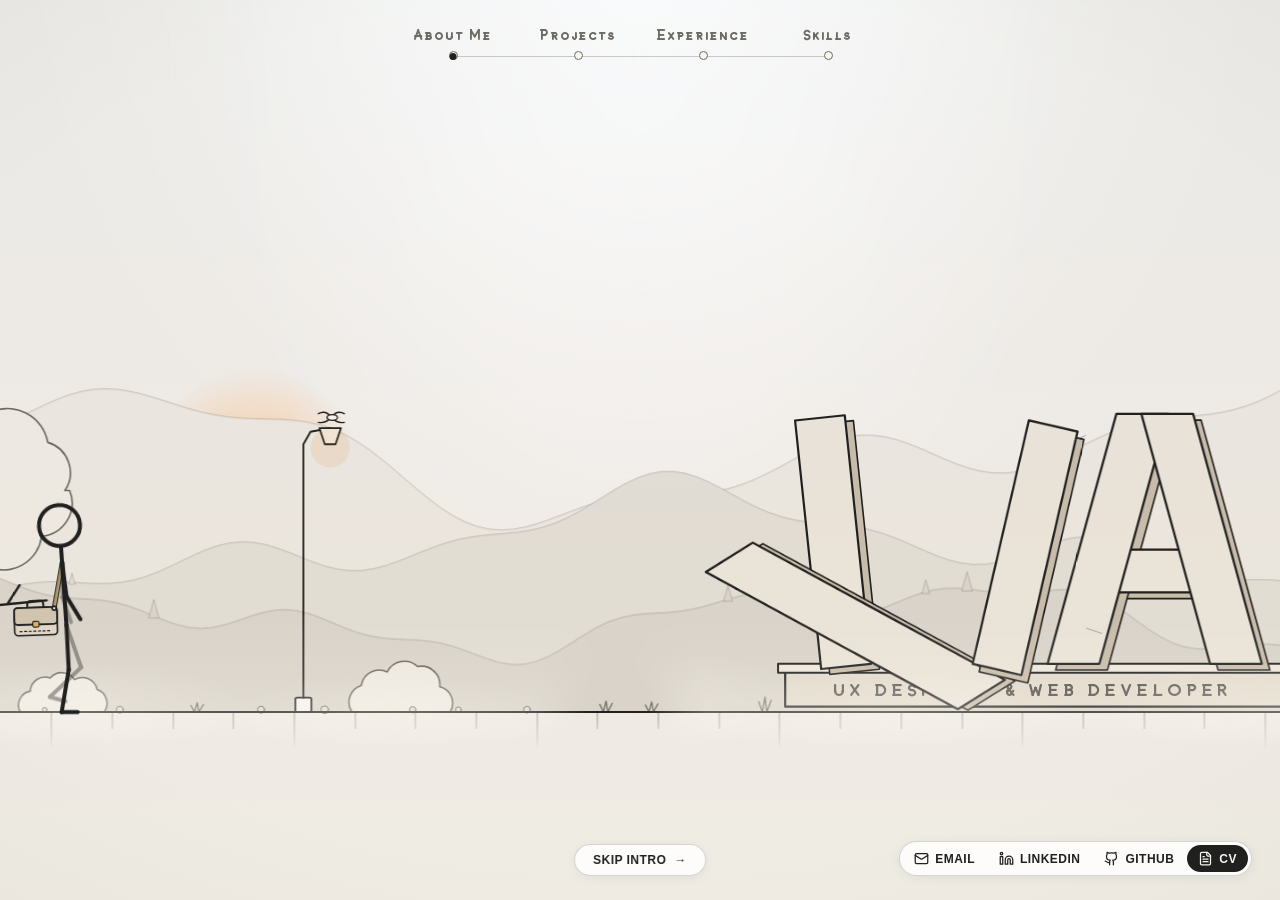
==== commit 45cb4296: "done" ====
--- a/index.html
+++ b/index.html
@@ -46,25 +46,25 @@
         } catch { /* Storage can be unavailable in private/restricted browsing. */ }
       })();
     </script>
-    <link rel="stylesheet" href="styles.css?v=20260926-clean-1" />
+    <link rel="stylesheet" href="styles.css?v=20260928-perf-2" />
     <!-- living: the living world, see HANDOFF-living-world.md. living.js
          must load before script.js. -->
-    <link rel="stylesheet" href="living.css?v=20260926-perf-2" />
+    <link rel="stylesheet" href="living.css?v=20260928-perf-2" />
     <link rel="stylesheet" href="artifacts.css?v=20260926-clean-1" />
-    <link rel="stylesheet" href="entrance-variants.css?v=20260926-clean-1" />
+    <link rel="stylesheet" href="entrance-variants.css?v=20260927-perf-1" />
     <link rel="stylesheet" href="case.css?v=20260926-clean-1" />
-    <link rel="stylesheet" href="chalkboard.css?v=20260926-perf-1" />
+    <link rel="stylesheet" href="chalkboard.css?v=20260928-perf-2" />
     <link rel="stylesheet" href="teleports.css?v=20260926-clean-1" />
-    <link rel="stylesheet" href="clickables.css?v=20260926-finish-1" />
+    <link rel="stylesheet" href="clickables.css?v=20260928-perf-2" />
     <link rel="stylesheet" href="idles.css?v=20260926-idles-1" />
     <script src="gaits.js?v=20260926-clean-1" defer></script>
-    <script src="living.js?v=20260926-perf-2" defer></script>
+    <script src="living.js?v=20260928-perf-2" defer></script>
     <script src="teleports.js?v=20260926-clean-1" defer></script>
     <script src="clickables.js?v=20260926-finish-1" defer></script>
     <script src="idles.js?v=20260926-idles-1" defer></script>
     <script src="artifacts.js?v=20260926-clean-1" defer></script>
-    <script src="chalkboard.js?v=20260927-audio-1" defer></script>
-    <script src="script.js?v=20260927-audio-1" defer></script>
+    <script src="chalkboard.js?v=20260928-perf-2" defer></script>
+    <script src="script.js?v=20260928-perf-2" defer></script>
     <script src="case.js?v=20260926-clean-1" defer></script>
     <script src="entrance-variants.js?v=20260926-clean-1" defer></script>
   </head>
@@ -1014,19 +1014,5 @@
       </div>
     </div>
 
-    <!-- The cursor over the world, an arrow in his ink with its tip at (5, 4).
-         script.js moves it, swings it on its tip, and rings it over him. -->
-    <div class="ink-cursor" aria-hidden="true">
-      <svg viewBox="0 0 32 36">
-        <g class="ink-cursor__swing">
-          <g class="ink-cursor__ring"><circle cx="5" cy="4" r="9.5" /></g>
-          <g class="ink-cursor__arrow">
-            <path class="ink-cursor__shape" d="M5 4 5.4 25.5 10.6 20.6 14.6 29.8 18.6 28.1 14.7 19.2 21.8 18.6Z" />
-            <path class="ink-cursor__shine" d="M7.6 9.2 7.8 18.4" />
-          </g>
-          <path class="ink-cursor__burst" d="M2 1-1.5-2.5M5.6 0.2 6-4.6M1 5.2-3.6 5.8" />
-        </g>
-      </svg>
-    </div>
   </body>
 </html>
--- a/styles.css
+++ b/styles.css
@@ -58,195 +58,12 @@
   font-family: Arial, Helvetica, sans-serif;
 }
 
-/* An ink arrow stands in for the pointer on mouse/trackpad devices.
-   Over UI controls, the native cursor is always visible and responsive.
-   Over the world canvas, the arrow tracks with zero latency. */
-@media (pointer: fine) {
-  html.has-ink-cursor .scene {
-    cursor: none;
-  }
-
-  /* Native responsive pointer on all interactive controls */
-  html.has-ink-cursor button,
-  html.has-ink-cursor a,
-  html.has-ink-cursor input,
-  html.has-ink-cursor select,
-  html.has-ink-cursor textarea,
-  html.has-ink-cursor [role="button"],
-  html.has-ink-cursor [role="tab"],
-  html.has-ink-cursor .navbar,
-  html.has-ink-cursor .navbar *,
-  html.has-ink-cursor .about-paper,
-  html.has-ink-cursor .about-paper *,
-  html.has-ink-cursor .sprint-hint,
-  html.has-ink-cursor .sprint-hint *,
-  html.has-ink-cursor .stop-hit {
-    cursor: pointer !important;
-  }
-
-  /* The Projects and Experience sheets are read, not clicked, save for their
-     buttons, which keep the pointer above. */
-  html.has-ink-cursor .projects-sheet,
-  html.has-ink-cursor .line-sheet {
-    cursor: default;
-  }
-
-  /* Hide the arrow over UI actions so it never obscures clickable targets */
-  html.has-ink-cursor .ink-cursor.is-over-action {
-    opacity: 0 !important;
-    pointer-events: none !important;
-  }
-}
-
-/* Every part of it turns about the arrow's tip, (5, 4) in its viewBox. */
-.ink-cursor {
-  position: fixed;
-  z-index: 2147483647;
-  top: 0;
-  left: 0;
-  width: 32px;
-  height: 36px;
-  opacity: 0;
-  pointer-events: none;
-  transition: opacity 100ms ease;
-  will-change: transform;
-}
-
-.ink-cursor.is-visible {
-  opacity: 1;
-}
-
-.ink-cursor svg {
-  display: block;
-  width: 100%;
-  height: 100%;
-  overflow: visible;
-  filter: drop-shadow(2px 2.5px 0 rgba(32, 32, 31, 0.14));
-}
-
-.ink-cursor__swing,
-.ink-cursor__arrow,
-.ink-cursor__ring,
-.ink-cursor__ring circle,
-.ink-cursor__burst {
-  transform-box: view-box;
-  transform-origin: 5px 4px;
-}
-
-.ink-cursor__arrow {
-  transition: transform 110ms cubic-bezier(0.3, 1.4, 0.5, 1);
-}
-
-.ink-cursor__shape {
-  fill: var(--paper);
-  stroke: var(--ink);
-  stroke-width: 2.1;
-  stroke-linejoin: round;
-  transition: fill 140ms ease, stroke 140ms ease;
-}
-
-/* A faint stroke down its face, which turns to paper when it inks in. */
-.ink-cursor__shine {
-  fill: none;
-  stroke: var(--ink);
-  stroke-width: 1.2;
-  stroke-linecap: round;
-  opacity: 0.18;
-  transition: stroke 140ms ease, opacity 140ms ease;
-}
-
-/* Over him: it inks in, edged in paper so it stands off his own ink, and
-   an amber ring turns round its tip. */
-.ink-cursor__ring {
-  opacity: 0;
-  transform: scale(0.3);
-  transition: opacity 140ms ease, transform 240ms cubic-bezier(0.3, 1.6, 0.5, 1);
-}
-
-.ink-cursor__ring circle {
-  fill: none;
-  stroke: var(--amber);
-  stroke-width: 1.8;
-  stroke-dasharray: 3.4 3.1;
-  stroke-linecap: round;
-}
-
-.ink-cursor.is-on-figure .ink-cursor__ring {
-  opacity: 1;
-  transform: none;
-}
-
-.ink-cursor.is-on-figure .ink-cursor__ring circle {
-  animation: cursor-ring 4s linear infinite;
-}
-
-.ink-cursor.is-on-figure .ink-cursor__shape {
-  fill: var(--ink);
-  stroke: var(--paper);
-}
-
-.ink-cursor.is-on-figure .ink-cursor__shine {
-  stroke: var(--paper);
-  opacity: 0.5;
-}
-
-/* A jab as it pokes him, a squash when pressed, and a burst of ink on
-   impact. */
-.ink-cursor.is-poking .ink-cursor__arrow {
-  transform: translate(-2px, -2px) scale(0.94);
-}
-
-.ink-cursor.is-pressing .ink-cursor__arrow {
-  transform: scale(0.84);
-}
-
-.ink-cursor__burst {
-  fill: none;
-  stroke: var(--ink);
-  stroke-width: 1.8;
-  stroke-linecap: round;
-  opacity: 0;
-}
-
-.ink-cursor.is-swatted .ink-cursor__burst {
-  animation: cursor-burst 300ms ease-out both;
-}
-
-.ink-cursor.is-swatted .ink-cursor__arrow {
-  animation: cursor-recoil 280ms ease-out;
-}
-
-@keyframes cursor-ring {
-  to { transform: rotate(360deg); }
-}
-
-@keyframes cursor-recoil {
-  0% { transform: scale(0.9) rotate(-14deg); }
-  40% { transform: scale(1.08) rotate(9deg); }
-  100% { transform: none; }
-}
-
-@keyframes cursor-burst {
-  0% { opacity: 0; transform: scale(0.5); }
-  28% { opacity: 0.85; }
-  100% { opacity: 0; transform: scale(1.5); }
-}
-
-@media (pointer: coarse) {
-  .ink-cursor {
-    display: none;
-  }
-}
-
-@media (prefers-reduced-motion: reduce) {
-  .ink-cursor,
-  .ink-cursor__arrow,
-  .ink-cursor__ring,
-  .ink-cursor__ring circle,
-  .ink-cursor__burst {
-    transition: none;
-    animation: none !important;
-  }
+/* The hand over anything that can be pressed. */
+button,
+a,
+[role="button"],
+[role="tab"] {
+  cursor: pointer;
 }
 
 button {
@@ -2874,6 +2691,13 @@
   background: var(--ink);
   opacity: 0;
   animation: dust-kick var(--life, 560ms) cubic-bezier(0.15, 0.7, 0.3, 1) var(--delay, 0ms) forwards;
+}
+
+/* The world's dust, drawn by script.js (drawDust) as dust-kick moves it. */
+.dust-canvas {
+  position: absolute;
+  left: 0;
+  pointer-events: none;
 }
 
 @keyframes dust-kick {
@@ -4488,6 +4312,7 @@
 
 @media (prefers-reduced-motion: reduce) {
   .dust,
+  .dust-canvas,
   .speed-lines {
     display: none;
   }
--- a/living.css
+++ b/living.css
@@ -351,8 +351,9 @@
   rotate: var(--wheel, 0deg);
 }
 
-/* By day the layer is transparent, so the twinkling stops (living.js sets
-   is-out): each running animation costs a restyle every frame. */
+/* By day, and while the camera is round on a close up, the layer is
+   transparent, so the twinkling stops (living.js, starsOut): each running
+   animation costs a restyle every frame. */
 .sky-stars.is-out i {
   animation: none;
 }
@@ -416,6 +417,11 @@
      living.js counters that drift so the SVG edge never enters the viewport. */
   translate: var(--wheel-shift, 0px) 0;
   rotate: var(--wheel, 0deg);
+}
+
+/* Out of sight (living.js, starsOut), it isn't drawn at all. */
+.sky-galaxy.is-out {
+  display: none;
 }
 
 .sky-galaxy svg {
@@ -819,6 +825,12 @@
 .prop-mug__steam path:nth-child(2) { animation-delay: -0.5s; }
 .prop-mug__steam path:nth-child(3) { animation-delay: -1s; }
 
+/* Put away (living.js, showProp), the steam rests: it would otherwise be
+   restyled and repainted every frame, unseen. */
+.prop-mug:is([opacity="0"], [opacity="0.00"]) .prop-mug__steam path {
+  animation-play-state: paused;
+}
+
 /* Rising, and drifting back behind him (the figure is mirrored to face
    left, so back is always -x). */
 @keyframes mug-steam {
--- a/chalkboard.css
+++ b/chalkboard.css
@@ -1,6 +1,24 @@
 /* The Experience chalkboard (chalkboard.js). It shares .bench-cam's layer,
    between the world and him, and its line style; stroke widths are set by
-   chalkboard.js so lines can thicken as the camera closes in. */
+   chalkboard.js so lines can thicken as the camera closes in.
+
+   The SVG is the record of what is drawn and these rules say how it looks,
+   but it is painted onto .chalk-canvas in its place (chalkboard.js,
+   paintBoard): the browser rastering the whole SVG every frame of the show
+   was too slow. */
+.bench-cam.chalk-cam {
+  display: none;
+}
+
+.chalk-canvas {
+  position: absolute;
+  z-index: 2;
+  top: 0;
+  left: 0;
+  width: 100%;
+  height: 100%;
+  pointer-events: none;
+}
 
 .chalk-cam__floor {
   opacity: 0;
--- a/clickables.css
+++ b/clickables.css
@@ -17,13 +17,6 @@
   pointer-events: auto;
   cursor: pointer;
   touch-action: manipulation;
-}
-
-@media (pointer: fine) {
-  html.has-ink-cursor .scene.has-clicks .click-hit:not(.is-off),
-  html.has-ink-cursor .sky-stars.is-wishable i {
-    cursor: pointer !important;
-  }
 }
 
 /* ------------------------------------------------------ the letters */
@@ -244,6 +237,7 @@
 /* At night the stars take clicks, each over a wider patch than it looks. */
 .sky-stars.is-wishable i {
   pointer-events: auto;
+  cursor: pointer;
 }
 
 .sky-stars.is-wishable i::after {
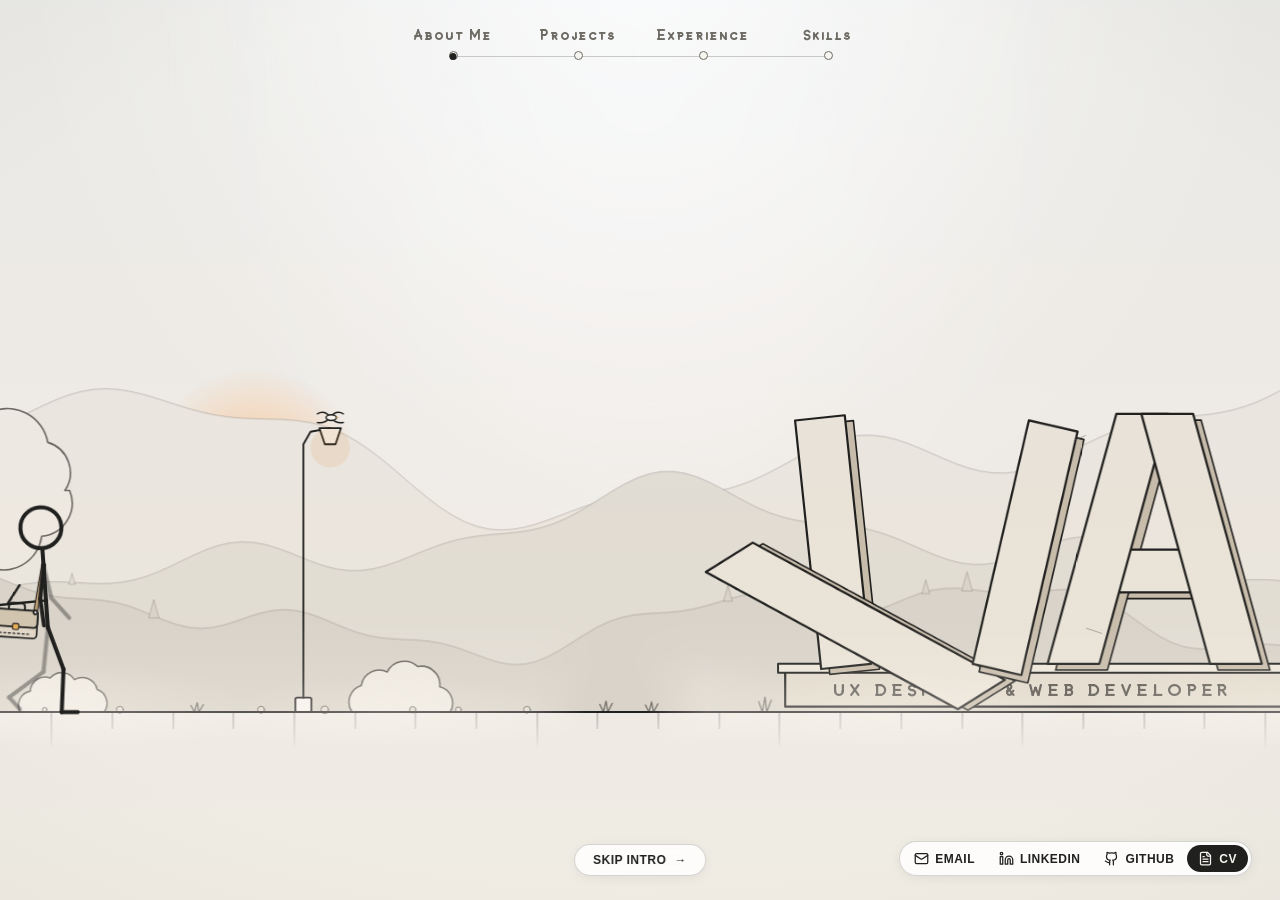
==== commit 05994bca: "Point share tags at naeembrown.com, drop Vercel config" ====
--- a/index.html
+++ b/index.html
@@ -6,13 +6,13 @@
     <meta name="theme-color" content="#e4e4e2" />
     <title>Naeem Brown · UX Designer &amp; Web Developer</title>
     <meta name="description" content="I’m Naeem Brown, a UX designer and web developer. Walk around my portfolio world to see my projects, experience and skills." />
-    <!-- How a shared link looks. Keep these on the live URL until a custom
-         domain is connected, then change the three absolute URLs together. -->
-    <link rel="canonical" href="https://naeem-portfolio.vercel.app/" />
+    <!-- How a shared link looks. The site lives at naeembrown.com; if that
+         ever changes, change the four absolute URLs below together. -->
+    <link rel="canonical" href="https://naeembrown.com/" />
     <meta property="og:type" content="website" />
     <meta property="og:site_name" content="Naeem Brown Portfolio" />
-    <meta property="og:url" content="https://naeem-portfolio.vercel.app/" />
-    <meta property="og:image" content="https://naeem-portfolio.vercel.app/og-image.png" />
+    <meta property="og:url" content="https://naeembrown.com/" />
+    <meta property="og:image" content="https://naeembrown.com/og-image.png" />
     <meta property="og:title" content="Naeem Brown · UX Designer &amp; Web Developer" />
     <meta property="og:description" content="I’m Naeem Brown, a UX designer and web developer. Walk around my portfolio world to see my projects, experience and skills." />
     <meta property="og:image:width" content="1200" />
@@ -21,7 +21,7 @@
     <meta name="twitter:card" content="summary_large_image" />
     <meta name="twitter:title" content="Naeem Brown · UX Designer &amp; Web Developer" />
     <meta name="twitter:description" content="Walk around Naeem Brown’s interactive portfolio world to see his projects, experience and skills." />
-    <meta name="twitter:image" content="https://naeem-portfolio.vercel.app/og-image.png" />
+    <meta name="twitter:image" content="https://naeembrown.com/og-image.png" />
     <meta name="twitter:image:alt" content="The name Naeem Brown in large drawn letters on a plinth, with a stick figure standing between the words." />
     <link rel="icon" href="data:image/svg+xml,%3Csvg xmlns='http://www.w3.org/2000/svg' viewBox='0 0 16 16'%3E%3Ccircle cx='8' cy='8' r='6' fill='%2320201f'/%3E%3C/svg%3E" />
     <script>
